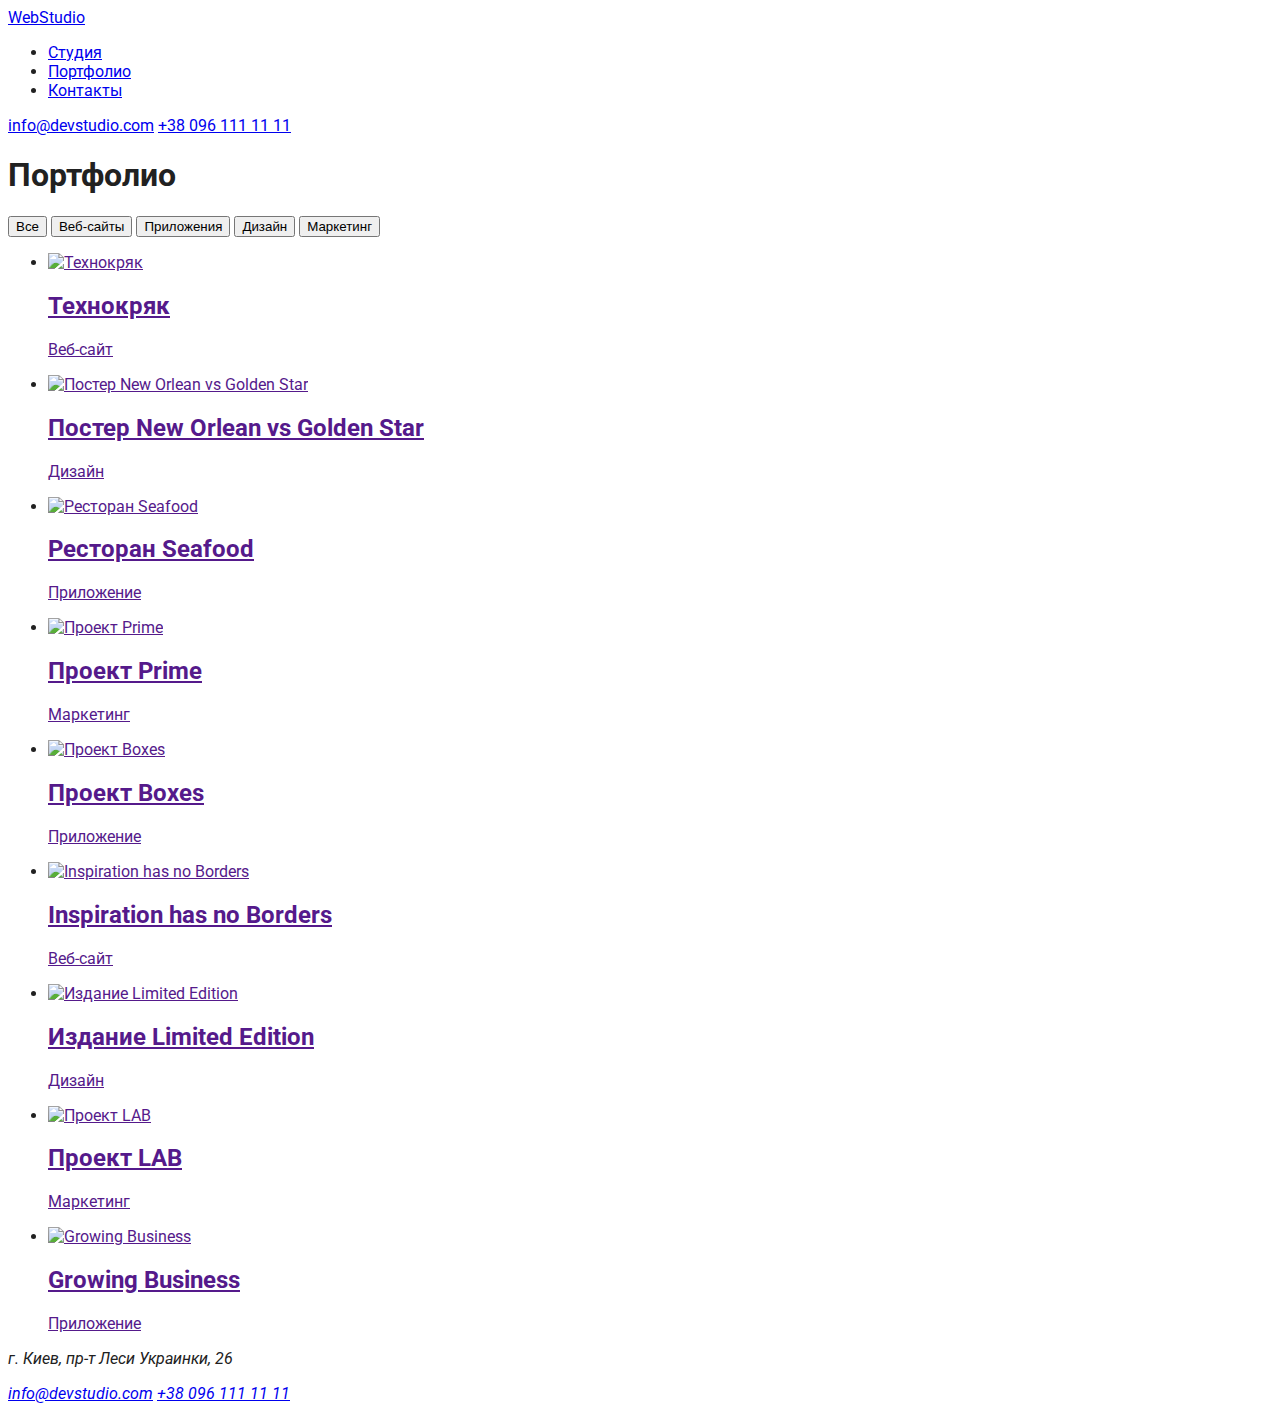
==== portfolio.html @ be6f27e7 "Add CSS for index.html" ====
<!DOCTYPE html>
<html lang="ru">
  <head>
    <meta charset="UTF-8" />
    <meta http-equiv="X-UA-Compatible" content="IE=edge" />
    <meta name="viewport" content="width=device-width, initial-scale=1.0" />
    <link
      href="https://fonts.googleapis.com/css2?family=Raleway:wght@700&family=Roboto:wght@400;500;700&display=swap"
      rel="stylesheet"
    />
    <link rel="stylesheet" href="./css/common.css" />
    <link rel="stylesheet" href="./css/portfolio.css" />
    <title>Web Studio</title>
  </head>
  <body>
    <header>
      <div>
        <a href="#"><span>Web</span><span>Studio</span></a>
        <nav>
          <ul>
            <li>
              <a href="index.html">Студия</a>
            </li>
            <li>
              <a href="#">Портфолио</a>
            </li>
            <li>
              <a href="#">Контакты</a>
            </li>
          </ul>
        </nav>
        <div>
          <a href="mailto:info@devstudio.com">info@devstudio.com</a>
          <a href="tel:+380961111111">+38 096 111 11 11</a>
        </div>
      </div>
    </header>
    <main>
      <h1>Портфолио</h1>
      <section class="filter">
        <button type="button">Все</button>
        <button type="button">Веб-сайты</button>
        <button type="button">Приложения</button>
        <button type="button">Дизайн</button>
        <button type="button">Маркетинг</button>
      </section>
      <section>
        <ul>
          <li>
            <a href="">
              <img
                src="./images/portfolio-first.jpg"
                alt="Технокряк"
                width="370"
              />
              <h2>Технокряк</h2>
              <p>Веб-сайт</p>
            </a>
          </li>
          <li>
            <a href="">
              <img
                src="./images/porfolio-second.jpg"
                alt="Постер New Orlean vs Golden Star"
                width="370"
              />
              <h2>Постер New Orlean vs Golden Star</h2>
              <p>Дизайн</p>
            </a>
          </li>
          <li>
            <a href="">
              <img
                src="./images/porfolio-three.jpg"
                alt=" Ресторан Seafood"
                width="370"
              />
              <h2>Ресторан Seafood</h2>
              <p>Приложение</p>
            </a>
          </li>
          <li>
            <a href="">
              <img
                src="./images/porfolio-forth.jpg"
                alt="Проект Prime"
                width="370"
              />
              <h2>Проект Prime</h2>
              <p>Маркетинг</p>
            </a>
          </li>
          <li>
            <a href="">
              <img
                src="./images/porfolio-fifth.jpg"
                alt="Проект Boxes"
                width="370"
              />
              <h2>Проект Boxes</h2>
              <p>Приложение</p>
            </a>
          </li>
          <li>
            <a href="">
              <img
                src="./images/porfolio-six.jpg"
                alt="Inspiration has no Borders"
                width="370"
              />
              <h2>Inspiration has no Borders</h2>
              <p>Веб-сайт</p>
            </a>
          </li>
          <li>
            <a href="">
              <img
                src="./images/porfolio-seven.jpg"
                alt="Издание Limited Edition"
                width="370"
              />
              <h2>Издание Limited Edition</h2>
              <p>Дизайн</p>
            </a>
          </li>
          <li>
            <a href="">
              <img
                src="./images/porfolio-eight.jpg"
                alt="Проект LAB"
                width="370"
              />
              <h2>Проект LAB</h2>
              <p>Маркетинг</p>
            </a>
          </li>
          <li>
            <a href="">
              <img
                src="./images/porfolio-nine.jpg"
                alt="Growing Business"
                width="370"
              />
              <h2>Growing Business</h2>
              <p>Приложение</p>
            </a>
          </li>
        </ul>
      </section>
    </main>

    <footer>
      <div>
        <address>
          <p>г. Киев, пр-т Леси Украинки, 26</p>
          <a href="mailto:info@devstudio.com">info@devstudio.com</a>
          <a href="tel:+380961111111">+38 096 111 11 11</a>
        </address>
      </div>
    </footer>
  </body>
</html>
---- css/common.css ----
/* BASE STYLES */

:root {
  --primary-text-color: #212121;
  --secondary-text-color: #757575;
  --title-text-color: #ffffff;
  --accent-color: #2196f3;
  --primary-white-color: #ffffff;
}

body {
  background-color: var(--primary-white-color);
  color: var(--primary-text-color);
  font-family: Roboto, sans-serif;
}

/* LOGO  */

.logo {
  font-family: Raleway;
  font-weight: 700;
  font-size: 26px;
  line-height: 1.17;
  font-style: normal;
  letter-spacing: 0.03em;
  color: var(--primary-text-color);
  text-decoration: none;
}

.logo-span {
  color: var(--accent-color);
}

.logo-span-black {
  color: var(--primary-text-color);
}

.logo-span-white {
  color: var(--title-text-color);
}

/* HEADER  */

.menu-list {
  list-style: none;
}

.menu-link {
  font-weight: 500;
  font-size: 14px;
  line-height: 1.17;
  font-style: normal;
  letter-spacing: 0.02em;
  color: var(--primary-text-color);
  text-decoration: none;
}

.menu-link:hover,
.menu-link:focus {
  color: var(--accent-color);
}

.contact-link {
  color: var(--secondary-text-color);
  font-style: normal;
  font-weight: 500;
  font-size: 14px;
  line-height: 1.2;
  letter-spacing: 0.02em;
  color: var(--primary-text-color);
  text-decoration: none;
}

.contact-link:hover,
.contact-link:focus {
  color: var(--accent-color);
}

/* FOOTER  */

.bottom {
  background-color: #2f303a;
}

.bottom-text {
  color: var(--title-text-color);
  font-style: normal;
  font-size: 14px;
  line-height: 1.7;
  letter-spacing: 0.03em;
}

/* BUTTON  */

.button-active {
  color: var(--title-text-color);
  background-color: var(--accent-color);
  font-style: normal;
  font-weight: 700;
  font-size: 16px;
  line-height: 1.9;
  letter-spacing: 0.06em;
  cursor: pointer;
}
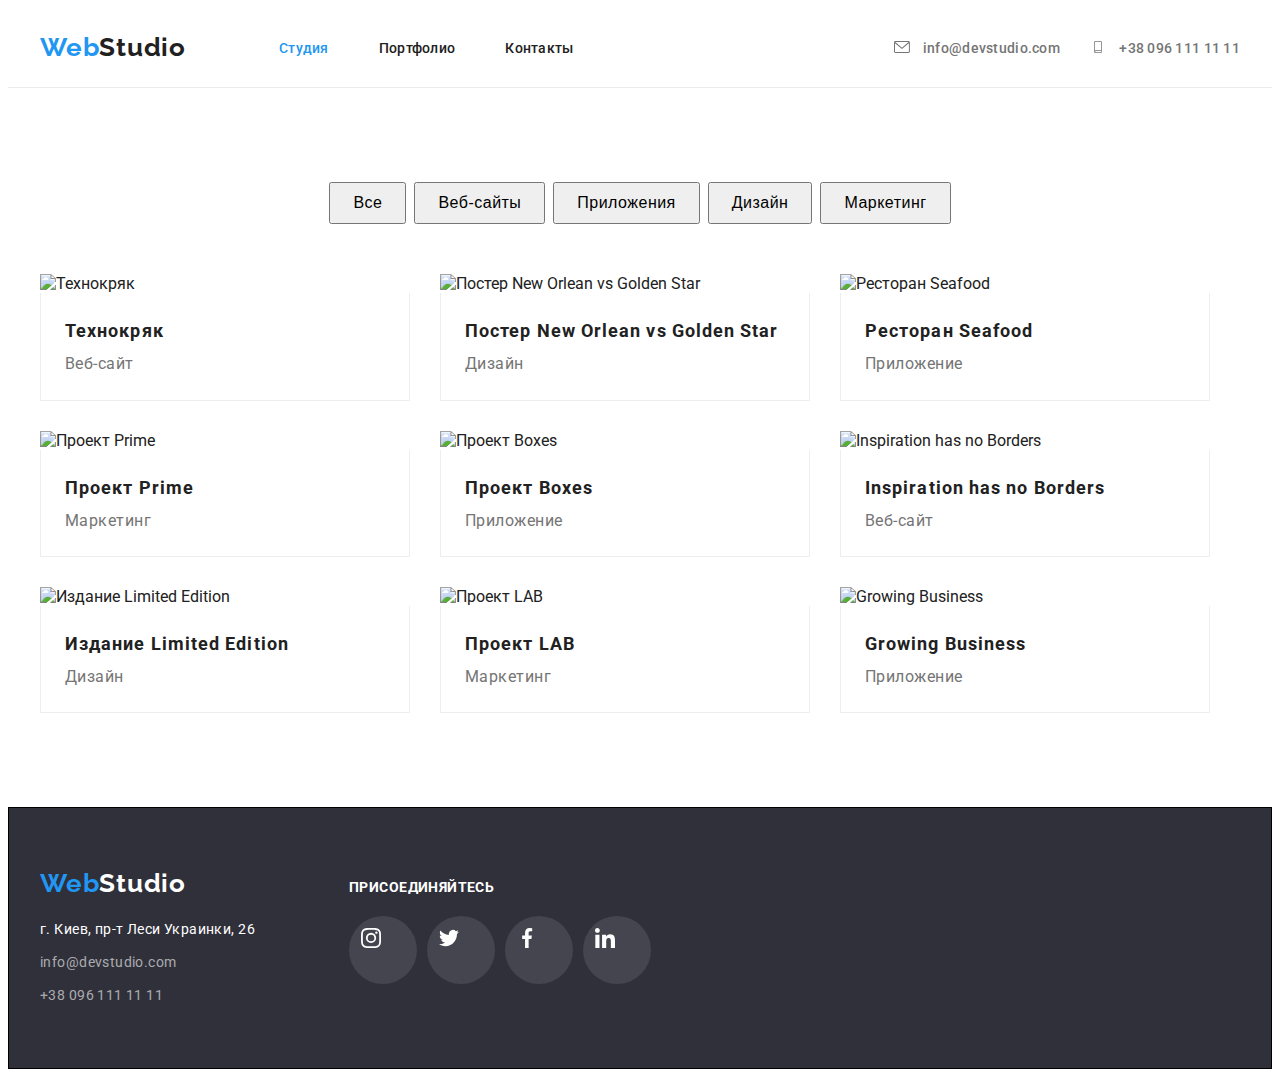
==== commit 7b00940e: "Initial commit" ====
--- a/portfolio.html
+++ b/portfolio.html
@@ -8,154 +8,265 @@
       href="https://fonts.googleapis.com/css2?family=Raleway:wght@700&family=Roboto:wght@400;500;700&display=swap"
       rel="stylesheet"
     />
+    <link rel="stylesheet" href="./css/modern-normalize.css" />
     <link rel="stylesheet" href="./css/common.css" />
     <link rel="stylesheet" href="./css/portfolio.css" />
     <title>Web Studio</title>
   </head>
   <body>
-    <header>
-      <div>
-        <a href="#"><span>Web</span><span>Studio</span></a>
-        <nav>
-          <ul>
-            <li>
-              <a href="index.html">Студия</a>
-            </li>
-            <li>
-              <a href="#">Портфолио</a>
-            </li>
-            <li>
-              <a href="#">Контакты</a>
-            </li>
-          </ul>
-        </nav>
-        <div>
-          <a href="mailto:info@devstudio.com">info@devstudio.com</a>
-          <a href="tel:+380961111111">+38 096 111 11 11</a>
+    <header class="top">
+      <div class="container">
+        <div class="info">
+          <div class="top-info">
+            <a href="index.html" class="logo"
+              ><span class="logo-span">Web</span
+              ><span class="logo-span-black">Studio</span>
+            </a>
+            <nav class="menu">
+              <ul class="menu-list">
+                <li class="menu-item">
+                  <a href="index.html" class="menu-link-active text">Студия</a>
+                </li>
+                <li class="menu-item">
+                  <a href="portfolio.html" class="menu-link text">Портфолио</a>
+                </li>
+                <li class="menu-item">
+                  <a href="#" class="menu-link text">Контакты</a>
+                </li>
+              </ul>
+            </nav>
+          </div>
+          <div class="contact">
+            <ul class="contact-icon-list">
+              <li class="contact-icon-item">
+                <a href="mailto:info@devstudio.com" class="link text">
+                  <svg class="contact-icon" width="16" height="12">
+                    <use href="./images/sprite.svg#icon-mail" />
+                  </svg>
+                  info@devstudio.com</a
+                >
+              </li>
+
+              <li class="contact-icon-item">
+                <a href="tel:+380961111111" class="link text">
+                  <svg class="contact-icon" width="16" height="12">
+                    <use href="./images/sprite.svg#icon-smartphone" />
+                  </svg>
+                  +38 096 111 11 11
+                </a>
+              </li>
+            </ul>
+          </div>
         </div>
       </div>
     </header>
     <main>
-      <h1>Портфолио</h1>
-      <section class="filter">
-        <button type="button">Все</button>
-        <button type="button">Веб-сайты</button>
-        <button type="button">Приложения</button>
-        <button type="button">Дизайн</button>
-        <button type="button">Маркетинг</button>
-      </section>
-      <section>
-        <ul>
-          <li>
-            <a href="">
-              <img
-                src="./images/portfolio-first.jpg"
-                alt="Технокряк"
-                width="370"
-              />
-              <h2>Технокряк</h2>
-              <p>Веб-сайт</p>
-            </a>
-          </li>
-          <li>
-            <a href="">
-              <img
-                src="./images/porfolio-second.jpg"
-                alt="Постер New Orlean vs Golden Star"
-                width="370"
-              />
-              <h2>Постер New Orlean vs Golden Star</h2>
-              <p>Дизайн</p>
-            </a>
-          </li>
-          <li>
-            <a href="">
-              <img
-                src="./images/porfolio-three.jpg"
-                alt=" Ресторан Seafood"
-                width="370"
-              />
-              <h2>Ресторан Seafood</h2>
-              <p>Приложение</p>
-            </a>
-          </li>
-          <li>
-            <a href="">
-              <img
-                src="./images/porfolio-forth.jpg"
-                alt="Проект Prime"
-                width="370"
-              />
-              <h2>Проект Prime</h2>
-              <p>Маркетинг</p>
-            </a>
-          </li>
-          <li>
-            <a href="">
-              <img
-                src="./images/porfolio-fifth.jpg"
-                alt="Проект Boxes"
-                width="370"
-              />
-              <h2>Проект Boxes</h2>
-              <p>Приложение</p>
-            </a>
-          </li>
-          <li>
-            <a href="">
-              <img
-                src="./images/porfolio-six.jpg"
-                alt="Inspiration has no Borders"
-                width="370"
-              />
-              <h2>Inspiration has no Borders</h2>
-              <p>Веб-сайт</p>
-            </a>
-          </li>
-          <li>
-            <a href="">
-              <img
-                src="./images/porfolio-seven.jpg"
-                alt="Издание Limited Edition"
-                width="370"
-              />
-              <h2>Издание Limited Edition</h2>
-              <p>Дизайн</p>
-            </a>
-          </li>
-          <li>
-            <a href="">
-              <img
-                src="./images/porfolio-eight.jpg"
-                alt="Проект LAB"
-                width="370"
-              />
-              <h2>Проект LAB</h2>
-              <p>Маркетинг</p>
-            </a>
-          </li>
-          <li>
-            <a href="">
-              <img
-                src="./images/porfolio-nine.jpg"
-                alt="Growing Business"
-                width="370"
-              />
-              <h2>Growing Business</h2>
-              <p>Приложение</p>
-            </a>
-          </li>
-        </ul>
+      <section class="portfolio-content">
+        <div class="container">
+          <ul class="filter">
+            <li class="filter-link">
+              <button type="button" class="button">Все</button>
+            </li>
+            <li class="filter-link">
+              <button type="button" class="button">Веб-сайты</button>
+            </li>
+            <li class="filter-link">
+              <button type="button" class="button">Приложения</button>
+            </li>
+            <li class="filter-link">
+              <button type="button" class="button">Дизайн</button>
+            </li>
+            <li class="filter-link">
+              <button type="button" class="button">Маркетинг</button>
+            </li>
+          </ul>
+
+          <ul class="portfolio-list">
+            <li class="portfolio-item">
+              <a href="" class="portfolio-link">
+                <img
+                  class="portfolio-img"
+                  src="./images/portfolio-first.jpg"
+                  alt="Технокряк"
+                  width="370"
+                />
+                <div class="portfolio-text">
+                  <h2 class="portfolio-title">Технокряк</h2>
+                  <p class="portfolio-description">Веб-сайт</p>
+                </div>
+              </a>
+            </li>
+            <li class="portfolio-item">
+              <a href="" class="portfolio-link">
+                <img
+                  class="portfolio-img"
+                  src="./images/porfolio-second.jpg"
+                  alt="Постер New Orlean vs Golden Star"
+                  width="370"
+                />
+                <div class="portfolio-text">
+                  <h2 class="portfolio-title">
+                    Постер New Orlean vs Golden Star
+                  </h2>
+                  <p class="portfolio-description">Дизайн</p>
+                </div>
+              </a>
+            </li>
+            <li class="portfolio-item">
+              <a href="" class="portfolio-link">
+                <img
+                  class="portfolio-img"
+                  src="./images/porfolio-three.jpg"
+                  alt=" Ресторан Seafood"
+                  width="370"
+                />
+                <div class="portfolio-text">
+                  <h2 class="portfolio-title">Ресторан Seafood</h2>
+                  <p class="portfolio-description">Приложение</p>
+                </div>
+              </a>
+            </li>
+            <li class="portfolio-item">
+              <a href="" class="portfolio-link">
+                <img
+                  class="portfolio-img"
+                  src="./images/porfolio-forth.jpg"
+                  alt="Проект Prime"
+                  width="370"
+                />
+                <div class="portfolio-text">
+                  <h2 class="portfolio-title">Проект Prime</h2>
+                  <p class="portfolio-description">Маркетинг</p>
+                </div>
+              </a>
+            </li>
+            <li class="portfolio-item">
+              <a href="" class="portfolio-link">
+                <img
+                  class="portfolio-img"
+                  src="./images/porfolio-fifth.jpg"
+                  alt="Проект Boxes"
+                  width="370"
+                />
+                <div class="portfolio-text">
+                  <h2 class="portfolio-title">Проект Boxes</h2>
+                  <p class="portfolio-description">Приложение</p>
+                </div>
+              </a>
+            </li>
+            <li class="portfolio-item">
+              <a href="" class="portfolio-link">
+                <img
+                  class="portfolio-img"
+                  src="./images/porfolio-six.jpg"
+                  alt="Inspiration has no Borders"
+                  width="370"
+                />
+                <div class="portfolio-text">
+                  <h2 class="portfolio-title">Inspiration has no Borders</h2>
+                  <p class="portfolio-description">Веб-сайт</p>
+                </div>
+              </a>
+            </li>
+            <li class="portfolio-item">
+              <a href="" class="portfolio-link">
+                <img
+                  class="portfolio-img"
+                  src="./images/porfolio-seven.jpg"
+                  alt="Издание Limited Edition"
+                  width="370"
+                />
+                <div class="portfolio-text">
+                  <h2 class="portfolio-title">Издание Limited Edition</h2>
+                  <p class="portfolio-description">Дизайн</p>
+                </div>
+              </a>
+            </li>
+            <li class="portfolio-item">
+              <a href="" class="portfolio-link">
+                <img
+                  class="portfolio-img"
+                  src="./images/porfolio-eight.jpg"
+                  alt="Проект LAB"
+                  width="370"
+                />
+                <div class="portfolio-text">
+                  <h2 class="portfolio-title">Проект LAB</h2>
+                  <p class="portfolio-description">Маркетинг</p>
+                </div>
+              </a>
+            </li>
+            <li class="portfolio-item">
+              <a href="" class="portfolio-link">
+                <img
+                  class="portfolio-img"
+                  src="./images/porfolio-nine.jpg"
+                  alt="Growing Business"
+                  width="370"
+                />
+                <div class="portfolio-text">
+                  <h2 class="portfolio-title">Growing Business</h2>
+                  <p class="portfolio-description">Приложение</p>
+                </div>
+              </a>
+            </li>
+          </ul>
+        </div>
       </section>
     </main>
 
-    <footer>
-      <div>
-        <address>
-          <p>г. Киев, пр-т Леси Украинки, 26</p>
-          <a href="mailto:info@devstudio.com">info@devstudio.com</a>
-          <a href="tel:+380961111111">+38 096 111 11 11</a>
-        </address>
+    <footer class="bottom">
+      <div class="container">
+        <div class="footer-thumb">
+          <div class="footer-left">
+            <a href="index.html" class="logo"
+              ><span class="logo-span">Web</span
+              ><span class="logo-span-white">Studio</span></a
+            >
+            <address>
+              <p class="bottom-text">г. Киев, пр-т Леси Украинки, 26</p>
+              <div class="link-footer">
+                <a
+                  href="mailto:info@devstudio.com"
+                  class="link contact-link-footer"
+                  >info@devstudio.com</a
+                >
+                <a href="tel:+380961111111" class="contact-link-footer"
+                  >+38 096 111 11 11</a
+                >
+              </div>
+            </address>
+          </div>
+          <div class="footer-icon">
+            <p class="footer-invent">присоединяйтесь</p>
+            <ul class="footer-list-icon">
+              <li class="footer-item-icon">
+                <a href="" class="footer-link-icon">
+                  <svg class="footer-icon-svg">
+                    <use href="./images/sprite.svg#icon-instagram" /></svg
+                ></a>
+              </li>
+              <li class="footer-item-icon">
+                <a href="" class="footer-link-icon">
+                  <svg class="footer-icon-svg">
+                    <use href="./images/sprite.svg#icon-twitter" /></svg
+                ></a>
+              </li>
+              <li class="footer-item-icon">
+                <a href="" class="footer-link-icon">
+                  <svg class="footer-icon-svg">
+                    <use href="./images/sprite.svg#icon-facebook" /></svg
+                ></a>
+              </li>
+              <li class="footer-item-icon">
+                <a href="" class="footer-link-icon">
+                  <svg class="footer-icon-svg">
+                    <use href="./images/sprite.svg#icon-linkedin" /></svg
+                ></a>
+              </li>
+            </ul>
+          </div>
+        </div>
       </div>
     </footer>
   </body>
--- a/css/common.css
+++ b/css/common.css
@@ -6,17 +6,74 @@
   --title-text-color: #ffffff;
   --accent-color: #2196f3;
   --primary-white-color: #ffffff;
+  --contact-white-color: rgba(255, 255, 255, 0.6);
+  --border-color: #eee;
+  --border-color-black: #000;
+  --border-color-line: #ececec;
+  --border-color-gray: #afb1b8;
+  --background-white-color: #f5f4fa;
+  --background-black-color: #2f303a;
+}
+h1,
+h2,
+h3,
+p,
+ul {
+  margin: 0;
+  padding: 0;
 }
 
 body {
   background-color: var(--primary-white-color);
   color: var(--primary-text-color);
   font-family: Roboto, sans-serif;
-}
-
+  box-sizing: inherit;
+}
+.container {
+  width: 1200px;
+  margin: 0 auto;
+  padding-left: 15px;
+  padding-right: 15px;
+}
+.title {
+  margin-bottom: 50px;
+  font-style: normal;
+  font-weight: 700;
+  font-size: 36px;
+  line-height: 1.17;
+  text-align: center;
+  letter-spacing: 0.03em;
+}
+.section {
+  padding-top: 94px;
+  padding-bottom: 94px;
+}
+.text {
+  font-weight: 500;
+  font-size: 14px;
+  line-height: 1.17;
+  font-style: normal;
+  letter-spacing: 0.02em;
+  text-decoration: none;
+}
 /* LOGO  */
+.top {
+  padding-top: 24px;
+  padding-bottom: 25px;
+}
+.info {
+  display: flex;
+  justify-content: space-between;
+
+  align-items: center;
+}
+.top-info {
+  display: flex;
+  align-items: center;
+}
 
 .logo {
+  margin-right: 93px;
   font-family: Raleway;
   font-weight: 700;
   font-size: 26px;
@@ -43,43 +100,56 @@
 
 .menu-list {
   list-style: none;
+  display: flex;
 }
 
 .menu-link {
-  font-weight: 500;
-  font-size: 14px;
-  line-height: 1.17;
-  font-style: normal;
-  letter-spacing: 0.02em;
-  color: var(--primary-text-color);
-  text-decoration: none;
+  color: var(--primary-text-color);
 }
 
 .menu-link:hover,
 .menu-link:focus {
   color: var(--accent-color);
 }
-
-.contact-link {
+.menu-link-active {
+  color: var(--accent-color);
+}
+.menu-item:not(:last-child) {
+  margin-right: 50px;
+}
+
+.link {
   color: var(--secondary-text-color);
-  font-style: normal;
-  font-weight: 500;
-  font-size: 14px;
-  line-height: 1.2;
-  letter-spacing: 0.02em;
-  color: var(--primary-text-color);
-  text-decoration: none;
-}
-
-.contact-link:hover,
-.contact-link:focus {
-  color: var(--accent-color);
+}
+
+.link:hover,
+.link:focus {
+  color: var(--accent-color);
+}
+
+.contact-icon-list {
+  list-style: none;
+  display: flex;
+}
+.contact-icon-item:not(:last-child) {
+  margin-right: 30px;
+}
+.contact-icon {
+  fill: var(--secondary-text-color);
+  margin-right: 10px;
+}
+.contact-icon-item:hover .contact-icon,
+.contact-icon-item:focus .contact-icon {
+  fill: var(--accent-color);
 }
 
 /* FOOTER  */
 
 .bottom {
-  background-color: #2f303a;
+  padding-top: 60px;
+  padding-bottom: 60px;
+  background-color: var(--background-black-color);
+  border: 1px solid var(--border-color-black);
 }
 
 .bottom-text {
@@ -88,8 +158,68 @@
   font-size: 14px;
   line-height: 1.7;
   letter-spacing: 0.03em;
-}
-
+  margin-top: 20px;
+}
+.link-footer {
+  display: flex;
+  flex-direction: column;
+}
+.contact-link-footer {
+  margin-top: 9px;
+  display: block;
+  font-style: normal;
+  font-weight: 400;
+  font-size: 14px;
+  line-height: 1.7;
+  text-decoration: none;
+  color: var(--contact-white-color);
+  letter-spacing: 0.03em;
+}
+.footer-thumb {
+  display: flex;
+  align-items: baseline;
+}
+.footer-list-icon {
+  list-style: none;
+  display: flex;
+  justify-content: center;
+}
+.footer-item-icon {
+  width: 44px;
+  height: 44px;
+  padding: 12px;
+  background-color: rgba(255, 255, 255, 0.1);
+  border-radius: 50%;
+}
+.footer-item-icon:hover,
+.footer-item-icon:focus {
+  background-color: var(--accent-color);
+}
+.footer-item-icon:not(:last-child) {
+  margin-right: 10px;
+}
+.footer-icon-svg {
+  height: 20px;
+  width: 20px;
+  fill: var(--primary-white-color);
+}
+.footer-link-icon {
+  fill: var(--primary-white-color);
+}
+.footer-left {
+  margin-right: 70px;
+}
+
+.footer-invent {
+  margin-bottom: 20px;
+  font-style: normal;
+  font-weight: 700;
+  font-size: 14px;
+  line-height: 1.14;
+  letter-spacing: 0.03em;
+  text-transform: uppercase;
+  color: var(--primary-white-color);
+}
 /* BUTTON  */
 
 .button-active {
@@ -101,4 +231,6 @@
   line-height: 1.9;
   letter-spacing: 0.06em;
   cursor: pointer;
-}
+  margin-top: 30px;
+  padding: 10px 32px;
+}
--- a/css/portfolio.css
+++ b/css/portfolio.css
@@ -0,0 +1,95 @@
+/*PORTFOLIO-CONTENT  */
+.portfolio-content {
+  padding-top: 94px;
+  padding-bottom: 94px;
+  border-top: 1px solid var(--border-color-line);
+}
+.portfolio-list {
+  list-style: none;
+  display: flex;
+  flex-wrap: wrap;
+}
+.portfolio-item {
+  margin-right: 30px;
+  margin-bottom: 30px;
+}
+.portfolio-item:hover,
+.portfolio-item:focus {
+  box-shadow: 0px 1px 1px rgba(0, 0, 0, 0.12), 0px 4px 4px rgba(0, 0, 0, 0.06),
+    1px 4px 6px rgba(0, 0, 0, 0.16);
+}
+.portfolio-item:nth-child(3n) {
+  margin-right: 0px;
+}
+.portfolio-item:nth-last-child(-n + 3) {
+  margin-bottom: 0px;
+}
+.portfolio-link {
+  color: var(--primary-text-color);
+  text-decoration: none;
+}
+.portfolio-img {
+  display: block;
+}
+.portfolio-text {
+  padding: 20px 24px;
+
+  border-left-width: 1px;
+  border-left-style: solid;
+  border-left-color: var(--border-color);
+
+  border-bottom-width: 1px;
+  border-bottom-style: solid;
+  border-bottom-color: var(--border-color);
+
+  border-right-width: 1px;
+  border-right-style: solid;
+  border-right-color: var(--border-color);
+}
+.portfolio-title {
+  font-style: normal;
+  font-weight: 700;
+  font-size: 18px;
+  line-height: 2;
+  letter-spacing: 0.06em;
+}
+.portfolio-description {
+  color: var(--secondary-text-color);
+  font-size: 16px;
+  line-height: 1.88;
+  letter-spacing: 0.03em;
+}
+
+/* BUTTON */
+
+.filter {
+  list-style: none;
+  display: flex;
+  justify-content: center;
+  margin-bottom: 50px;
+}
+.filter-link:hover,
+.filter-link:focus {
+  background: var(--accent-color);
+  box-shadow: 0px 3px 1px rgba(0, 0, 0, 0.1), 0px 1px 2px rgba(0, 0, 0, 0.08),
+    0px 2px 2px rgba(0, 0, 0, 0.12);
+  border-radius: 4px;
+}
+.filter-link:not(:last-child) {
+  margin-right: 8px;
+}
+.button {
+  font-style: normal;
+  font-weight: 500;
+  font-size: 16px;
+  line-height: 1.63;
+  letter-spacing: 0.03em;
+  cursor: pointer;
+  padding: 6px 22px;
+}
+
+.button:hover,
+.button:focus {
+  color: var(--primary-white-color);
+  background-color: var(--accent-color);
+}
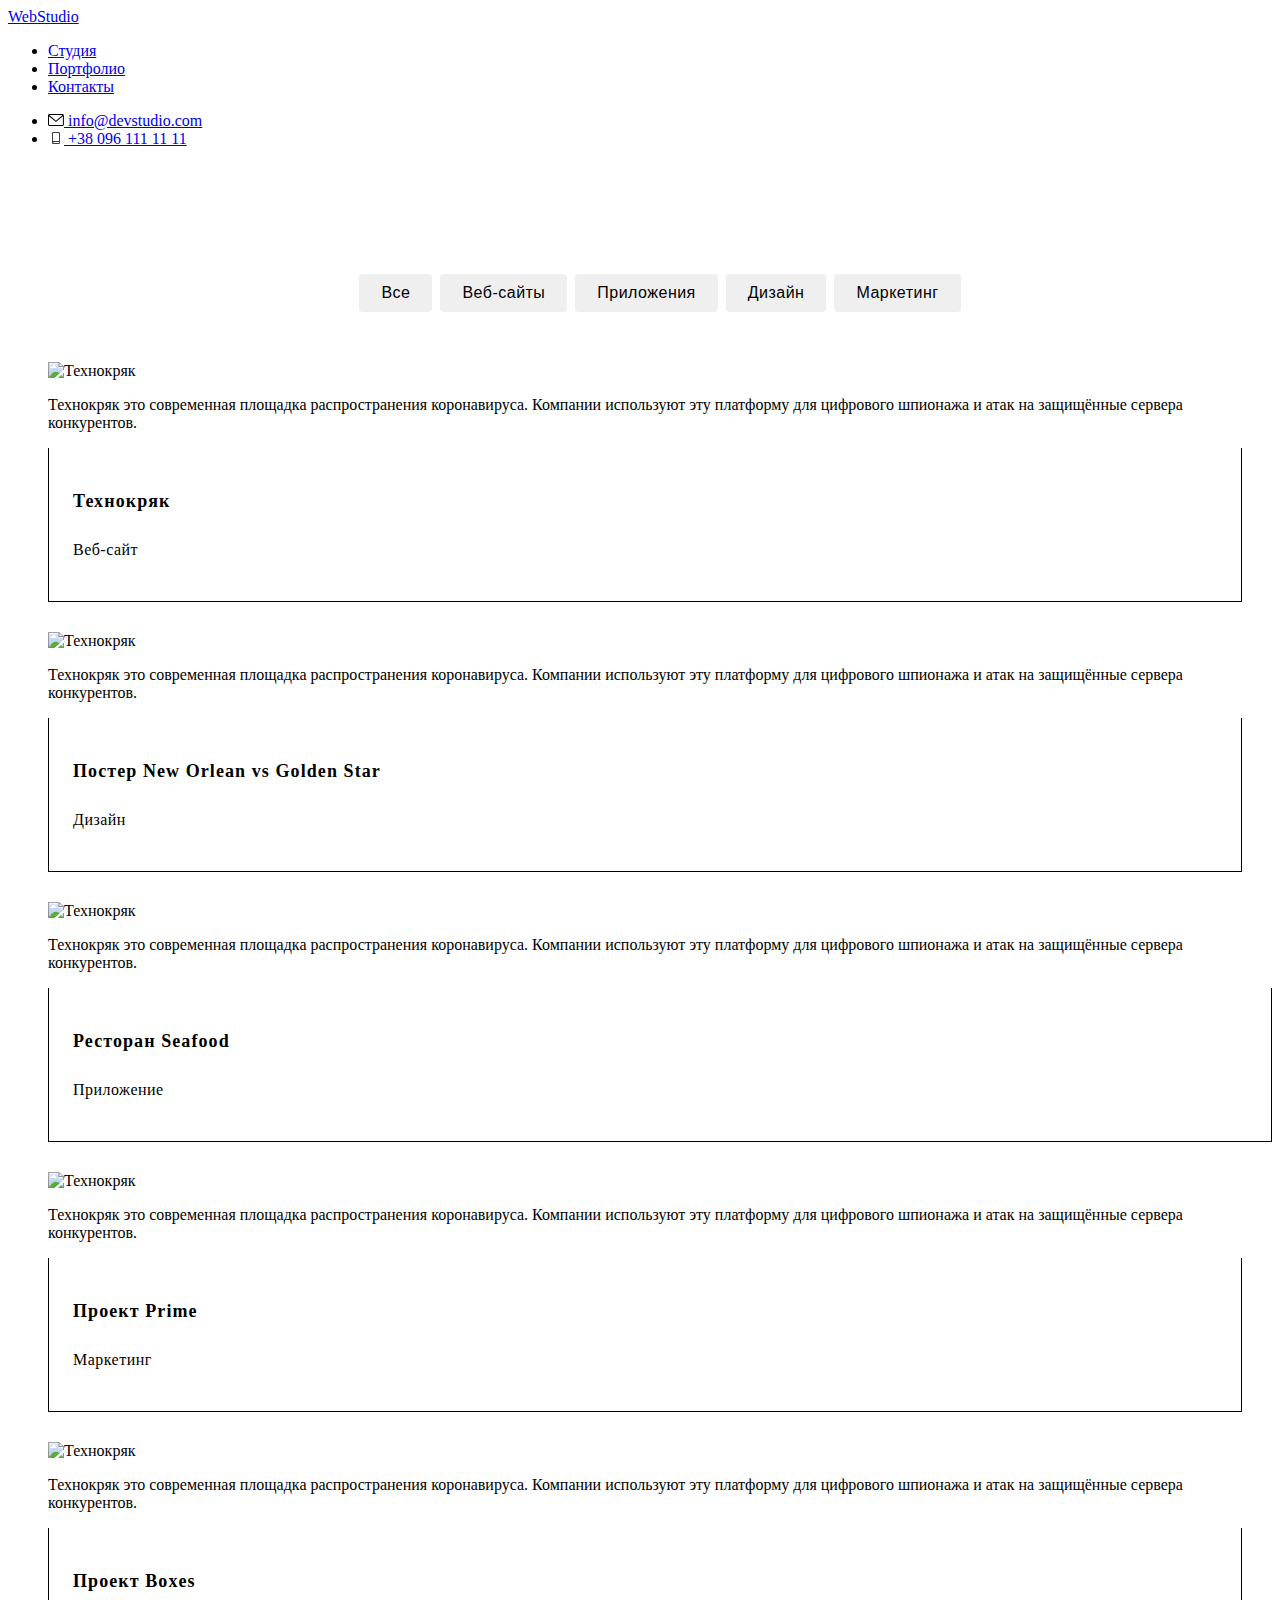
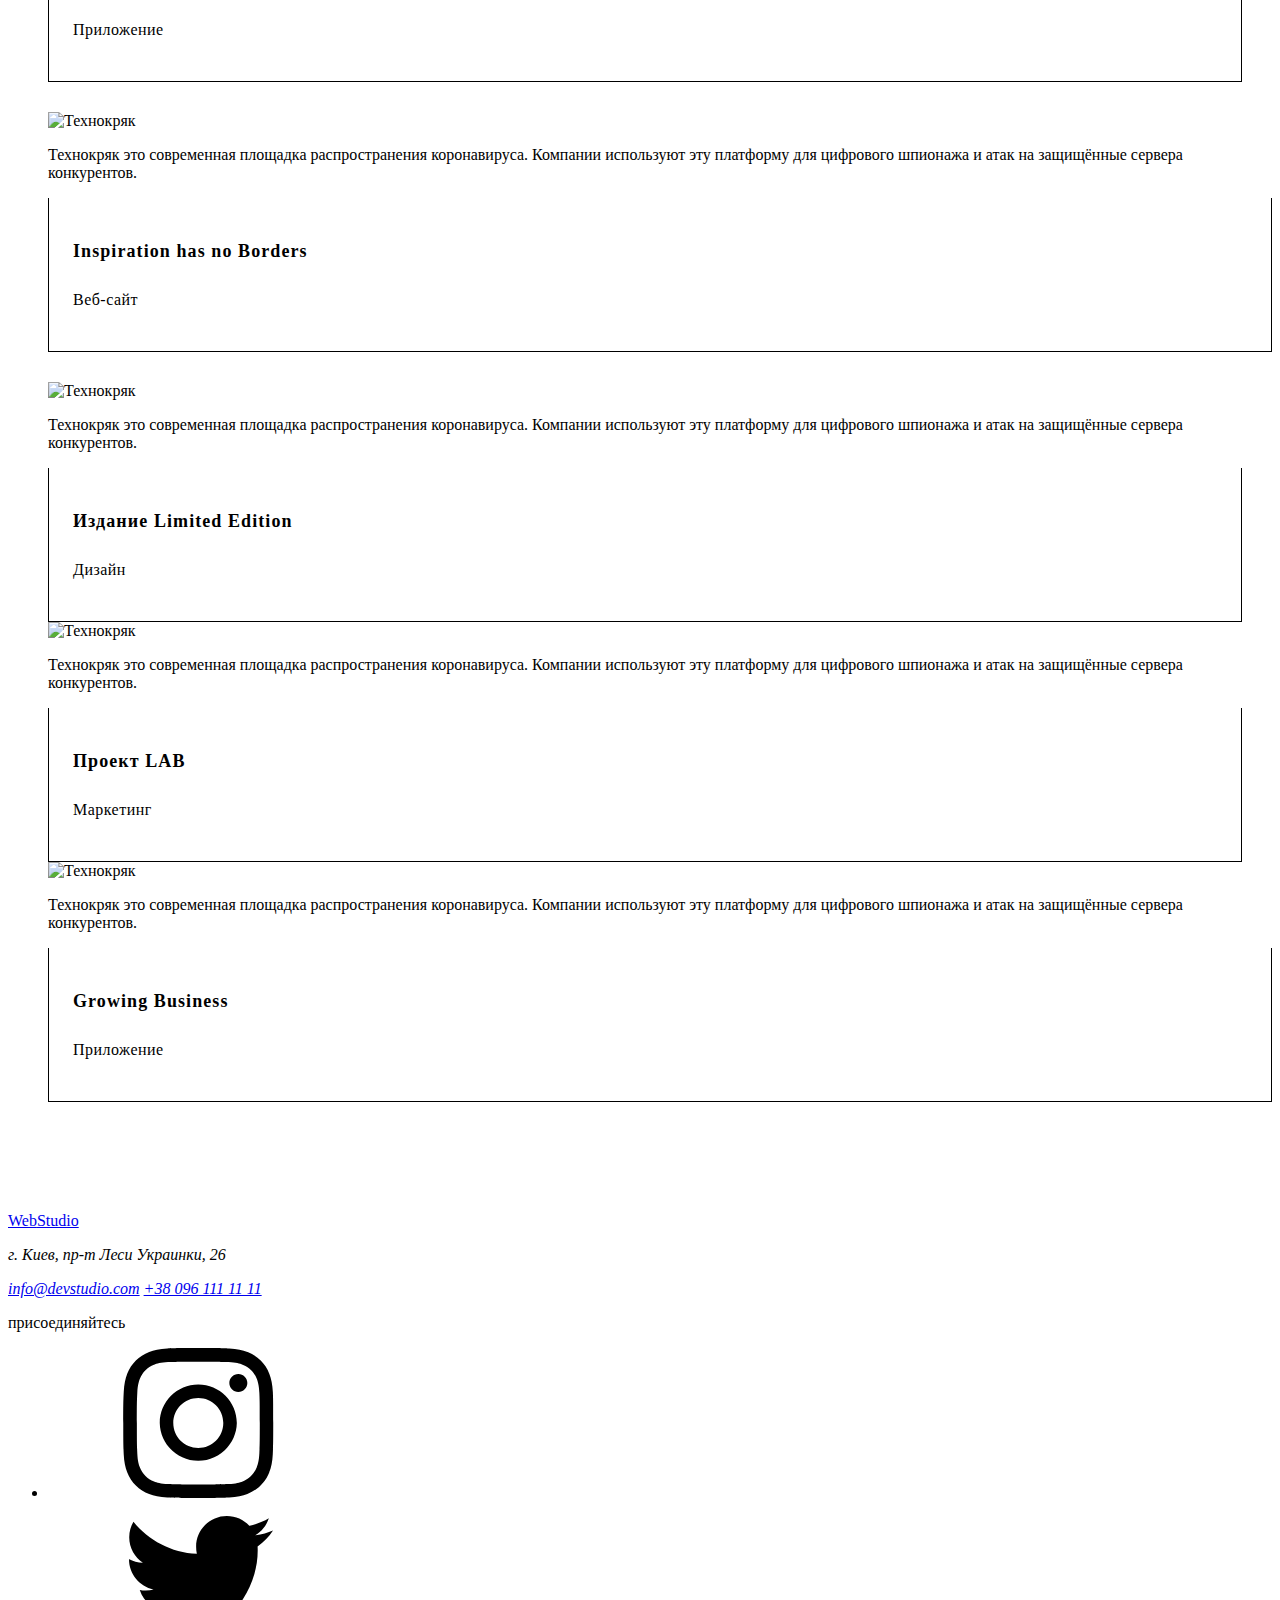
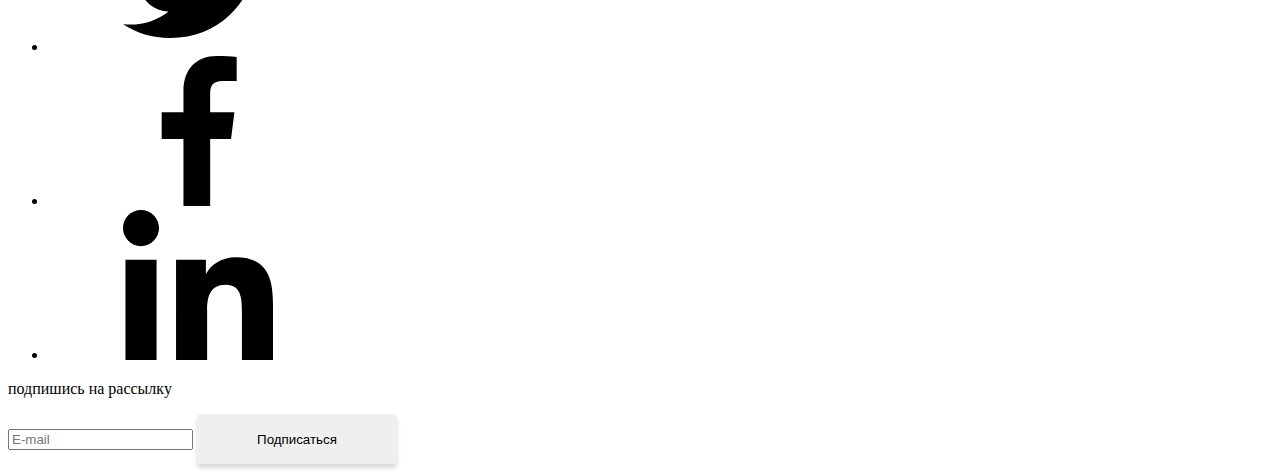
==== commit ea29c8de: "Merge branch 'main' of https://github.com/Alinarak/goit-markup-hw-06" ====
--- a/portfolio.html
+++ b/portfolio.html
@@ -11,10 +11,11 @@
     <link rel="stylesheet" href="./css/modern-normalize.css" />
     <link rel="stylesheet" href="./css/common.css" />
     <link rel="stylesheet" href="./css/portfolio.css" />
+    <link rel="stylesheet" href="./css/main.min.css" />
     <title>Web Studio</title>
   </head>
   <body>
-    <header class="top">
+    <header class="header">
       <div class="container">
         <div class="info">
           <div class="top-info">
@@ -25,10 +26,12 @@
             <nav class="menu">
               <ul class="menu-list">
                 <li class="menu-item">
-                  <a href="index.html" class="menu-link-active text">Студия</a>
+                  <a href="index.html" class="menu-link text">Студия</a>
                 </li>
                 <li class="menu-item">
-                  <a href="portfolio.html" class="menu-link text">Портфолио</a>
+                  <a href="portfolio.html" class="menu-link active text"
+                    >Портфолио</a
+                  >
                 </li>
                 <li class="menu-item">
                   <a href="#" class="menu-link text">Контакты</a>
@@ -39,7 +42,10 @@
           <div class="contact">
             <ul class="contact-icon-list">
               <li class="contact-icon-item">
-                <a href="mailto:info@devstudio.com" class="link text">
+                <a
+                  href="mailto:info@devstudio.com"
+                  class="contact-icon-link text"
+                >
                   <svg class="contact-icon" width="16" height="12">
                     <use href="./images/sprite.svg#icon-mail" />
                   </svg>
@@ -48,7 +54,7 @@
               </li>
 
               <li class="contact-icon-item">
-                <a href="tel:+380961111111" class="link text">
+                <a href="tel:+380961111111" class="contact-icon-link text">
                   <svg class="contact-icon" width="16" height="12">
                     <use href="./images/sprite.svg#icon-smartphone" />
                   </svg>
@@ -84,12 +90,20 @@
           <ul class="portfolio-list">
             <li class="portfolio-item">
               <a href="" class="portfolio-link">
-                <img
-                  class="portfolio-img"
-                  src="./images/portfolio-first.jpg"
-                  alt="Технокряк"
-                  width="370"
-                />
+                <div class="portfolio-wrap">
+                  <img
+                    class="portfolio-img"
+                    src="./images/portfolio-first.jpg"
+                    alt="Технокряк"
+                    width="370"
+                  />
+
+                  <p class="img-text">
+                    Технокряк это современная площадка распространения
+                    коронавируса. Компании используют эту платформу для
+                    цифрового шпионажа и атак на защищённые сервера конкурентов.
+                  </p>
+                </div>
                 <div class="portfolio-text">
                   <h2 class="portfolio-title">Технокряк</h2>
                   <p class="portfolio-description">Веб-сайт</p>
@@ -98,12 +112,20 @@
             </li>
             <li class="portfolio-item">
               <a href="" class="portfolio-link">
-                <img
-                  class="portfolio-img"
-                  src="./images/porfolio-second.jpg"
-                  alt="Постер New Orlean vs Golden Star"
-                  width="370"
-                />
+                <div class="portfolio-wrap">
+                  <img
+                    class="portfolio-img"
+                    src="./images/porfolio-second.jpg"
+                    alt="Технокряк"
+                    width="370"
+                  />
+
+                  <p class="img-text">
+                    Технокряк это современная площадка распространения
+                    коронавируса. Компании используют эту платформу для
+                    цифрового шпионажа и атак на защищённые сервера конкурентов.
+                  </p>
+                </div>
                 <div class="portfolio-text">
                   <h2 class="portfolio-title">
                     Постер New Orlean vs Golden Star
@@ -114,12 +136,20 @@
             </li>
             <li class="portfolio-item">
               <a href="" class="portfolio-link">
-                <img
-                  class="portfolio-img"
-                  src="./images/porfolio-three.jpg"
-                  alt=" Ресторан Seafood"
-                  width="370"
-                />
+                <div class="portfolio-wrap">
+                  <img
+                    class="portfolio-img"
+                    src="./images/porfolio-three.jpg"
+                    alt="Технокряк"
+                    width="370"
+                  />
+
+                  <p class="img-text">
+                    Технокряк это современная площадка распространения
+                    коронавируса. Компании используют эту платформу для
+                    цифрового шпионажа и атак на защищённые сервера конкурентов.
+                  </p>
+                </div>
                 <div class="portfolio-text">
                   <h2 class="portfolio-title">Ресторан Seafood</h2>
                   <p class="portfolio-description">Приложение</p>
@@ -128,12 +158,20 @@
             </li>
             <li class="portfolio-item">
               <a href="" class="portfolio-link">
-                <img
-                  class="portfolio-img"
-                  src="./images/porfolio-forth.jpg"
-                  alt="Проект Prime"
-                  width="370"
-                />
+                <div class="portfolio-wrap">
+                  <img
+                    class="portfolio-img"
+                    src="./images/porfolio-forth.jpg"
+                    alt="Технокряк"
+                    width="370"
+                  />
+
+                  <p class="img-text">
+                    Технокряк это современная площадка распространения
+                    коронавируса. Компании используют эту платформу для
+                    цифрового шпионажа и атак на защищённые сервера конкурентов.
+                  </p>
+                </div>
                 <div class="portfolio-text">
                   <h2 class="portfolio-title">Проект Prime</h2>
                   <p class="portfolio-description">Маркетинг</p>
@@ -142,12 +180,20 @@
             </li>
             <li class="portfolio-item">
               <a href="" class="portfolio-link">
-                <img
-                  class="portfolio-img"
-                  src="./images/porfolio-fifth.jpg"
-                  alt="Проект Boxes"
-                  width="370"
-                />
+                <div class="portfolio-wrap">
+                  <img
+                    class="portfolio-img"
+                    src="./images/porfolio-fifth.jpg"
+                    alt="Технокряк"
+                    width="370"
+                  />
+
+                  <p class="img-text">
+                    Технокряк это современная площадка распространения
+                    коронавируса. Компании используют эту платформу для
+                    цифрового шпионажа и атак на защищённые сервера конкурентов.
+                  </p>
+                </div>
                 <div class="portfolio-text">
                   <h2 class="portfolio-title">Проект Boxes</h2>
                   <p class="portfolio-description">Приложение</p>
@@ -156,12 +202,20 @@
             </li>
             <li class="portfolio-item">
               <a href="" class="portfolio-link">
-                <img
-                  class="portfolio-img"
-                  src="./images/porfolio-six.jpg"
-                  alt="Inspiration has no Borders"
-                  width="370"
-                />
+                <div class="portfolio-wrap">
+                  <img
+                    class="portfolio-img"
+                    src="./images/porfolio-six.jpg"
+                    alt="Технокряк"
+                    width="370"
+                  />
+
+                  <p class="img-text">
+                    Технокряк это современная площадка распространения
+                    коронавируса. Компании используют эту платформу для
+                    цифрового шпионажа и атак на защищённые сервера конкурентов.
+                  </p>
+                </div>
                 <div class="portfolio-text">
                   <h2 class="portfolio-title">Inspiration has no Borders</h2>
                   <p class="portfolio-description">Веб-сайт</p>
@@ -170,12 +224,20 @@
             </li>
             <li class="portfolio-item">
               <a href="" class="portfolio-link">
-                <img
-                  class="portfolio-img"
-                  src="./images/porfolio-seven.jpg"
-                  alt="Издание Limited Edition"
-                  width="370"
-                />
+                <div class="portfolio-wrap">
+                  <img
+                    class="portfolio-img"
+                    src="./images/porfolio-seven.jpg"
+                    alt="Технокряк"
+                    width="370"
+                  />
+
+                  <p class="img-text">
+                    Технокряк это современная площадка распространения
+                    коронавируса. Компании используют эту платформу для
+                    цифрового шпионажа и атак на защищённые сервера конкурентов.
+                  </p>
+                </div>
                 <div class="portfolio-text">
                   <h2 class="portfolio-title">Издание Limited Edition</h2>
                   <p class="portfolio-description">Дизайн</p>
@@ -184,12 +246,20 @@
             </li>
             <li class="portfolio-item">
               <a href="" class="portfolio-link">
-                <img
-                  class="portfolio-img"
-                  src="./images/porfolio-eight.jpg"
-                  alt="Проект LAB"
-                  width="370"
-                />
+                <div class="portfolio-wrap">
+                  <img
+                    class="portfolio-img"
+                    src="./images/porfolio-eight.jpg"
+                    alt="Технокряк"
+                    width="370"
+                  />
+
+                  <p class="img-text">
+                    Технокряк это современная площадка распространения
+                    коронавируса. Компании используют эту платформу для
+                    цифрового шпионажа и атак на защищённые сервера конкурентов.
+                  </p>
+                </div>
                 <div class="portfolio-text">
                   <h2 class="portfolio-title">Проект LAB</h2>
                   <p class="portfolio-description">Маркетинг</p>
@@ -198,12 +268,20 @@
             </li>
             <li class="portfolio-item">
               <a href="" class="portfolio-link">
-                <img
-                  class="portfolio-img"
-                  src="./images/porfolio-nine.jpg"
-                  alt="Growing Business"
-                  width="370"
-                />
+                <div class="portfolio-wrap">
+                  <img
+                    class="portfolio-img"
+                    src="./images/porfolio-nine.jpg"
+                    alt="Технокряк"
+                    width="370"
+                  />
+
+                  <p class="img-text">
+                    Технокряк это современная площадка распространения
+                    коронавируса. Компании используют эту платформу для
+                    цифрового шпионажа и атак на защищённые сервера конкурентов.
+                  </p>
+                </div>
                 <div class="portfolio-text">
                   <h2 class="portfolio-title">Growing Business</h2>
                   <p class="portfolio-description">Приложение</p>
@@ -226,9 +304,7 @@
             <address>
               <p class="bottom-text">г. Киев, пр-т Леси Украинки, 26</p>
               <div class="link-footer">
-                <a
-                  href="mailto:info@devstudio.com"
-                  class="link contact-link-footer"
+                <a href="mailto:info@devstudio.com" class="contact-link-footer"
                   >info@devstudio.com</a
                 >
                 <a href="tel:+380961111111" class="contact-link-footer"
@@ -266,6 +342,24 @@
               </li>
             </ul>
           </div>
+          <div class="footer-right">
+            <p class="footer-invent">подпишись на рассылку</p>
+            <div class="form-block">
+              <form action="#" class="footer-form">
+                <label for="name"></label>
+                <input
+                  class="footer-input"
+                  type="text"
+                  name="E-mail"
+                  id="E-mail"
+                  placeholder="E-mail"
+                />
+                <button type="reset" class="footer-form-btn" type="submit">
+                  <span class="footer-btn-text"> Подписаться</span>
+                </button>
+              </form>
+            </div>
+          </div>
         </div>
       </div>
     </footer>
--- a/css/common.css
+++ b/css/common.css
@@ -1,6 +1,4 @@
-/* BASE STYLES */
-
-:root {
+/* /* :root {
   --primary-text-color: #212121;
   --secondary-text-color: #757575;
   --title-text-color: #ffffff;
@@ -13,8 +11,12 @@
   --border-color-gray: #afb1b8;
   --background-white-color: #f5f4fa;
   --background-black-color: #2f303a;
-}
-h1,
+  --background-blue-color: rgba(33, 150, 243, 0.9);
+}
+
+/* BASE STYLES */
+
+/* h1,
 h2,
 h3,
 p,
@@ -29,25 +31,26 @@
   font-family: Roboto, sans-serif;
   box-sizing: inherit;
 }
+
+.title {
+  margin-bottom: 50px;
+  font-style: normal;
+  font-weight: 700;
+  font-size: 36px;
+  line-height: 1.17;
+  text-align: center;
+  letter-spacing: 0.03em;
+}
+.section {
+  padding-top: 94px;
+  padding-bottom: 94px;
+}
 .container {
   width: 1200px;
   margin: 0 auto;
   padding-left: 15px;
   padding-right: 15px;
 }
-.title {
-  margin-bottom: 50px;
-  font-style: normal;
-  font-weight: 700;
-  font-size: 36px;
-  line-height: 1.17;
-  text-align: center;
-  letter-spacing: 0.03em;
-}
-.section {
-  padding-top: 94px;
-  padding-bottom: 94px;
-}
 .text {
   font-weight: 500;
   font-size: 14px;
@@ -55,9 +58,10 @@
   font-style: normal;
   letter-spacing: 0.02em;
   text-decoration: none;
-}
+}  */
+
 /* LOGO  */
-.top {
+/* .header {
   padding-top: 24px;
   padding-bottom: 25px;
 }
@@ -70,9 +74,9 @@
 .top-info {
   display: flex;
   align-items: center;
-}
-
-.logo {
+} */
+
+/* .logo {
   margin-right: 93px;
   font-family: Raleway;
   font-weight: 700;
@@ -94,37 +98,55 @@
 
 .logo-span-white {
   color: var(--title-text-color);
-}
+} */
 
 /* HEADER  */
 
-.menu-list {
+/* .menu-list {
   list-style: none;
   display: flex;
 }
 
 .menu-link {
   color: var(--primary-text-color);
+  transition: color 250ms cubic-bezier(0.4, 0, 0.2, 1);
+  position: relative;
 }
 
 .menu-link:hover,
 .menu-link:focus {
   color: var(--accent-color);
-}
-.menu-link-active {
+  outline: none;
+}
+.active::after {
+  position: absolute;
+  content: "";
+  bottom: -32px;
+  left: 0;
+  width: 100%;
+  height: 4px;
+  background-color: var(--accent-color);
+  border-radius: 2px;
+  transition: opacity 250ms cubic-bezier(0.4, 0, 0.2, 1);
+}
+
+.active {
   color: var(--accent-color);
 }
+
 .menu-item:not(:last-child) {
   margin-right: 50px;
-}
-
-.link {
+} */
+
+/* .contact-icon-link {
   color: var(--secondary-text-color);
-}
-
-.link:hover,
-.link:focus {
+  transition: color 250ms cubic-bezier(0.4, 0, 0.2, 1);
+}
+
+.contact-icon-link:hover,
+.contact-icon-link:focus {
   color: var(--accent-color);
+  outline: none;
 }
 
 .contact-icon-list {
@@ -138,14 +160,14 @@
   fill: var(--secondary-text-color);
   margin-right: 10px;
 }
-.contact-icon-item:hover .contact-icon,
-.contact-icon-item:focus .contact-icon {
+.contact-icon-link:hover .contact-icon,
+.contact-icon-link:focus .contact-icon {
   fill: var(--accent-color);
-}
+} */
 
 /* FOOTER  */
 
-.bottom {
+/* .bottom {
   padding-top: 60px;
   padding-bottom: 60px;
   background-color: var(--background-black-color);
@@ -164,6 +186,7 @@
   display: flex;
   flex-direction: column;
 }
+
 .contact-link-footer {
   margin-top: 9px;
   display: block;
@@ -174,6 +197,12 @@
   text-decoration: none;
   color: var(--contact-white-color);
   letter-spacing: 0.03em;
+  transition: color 250ms cubic-bezier(0.4, 0, 0.2, 1);
+}
+.contact-link-footer:hover,
+.contact-link-footer:focus {
+  color: var(--accent-color);
+  outline: none;
 }
 .footer-thumb {
   display: flex;
@@ -184,16 +213,19 @@
   display: flex;
   justify-content: center;
 }
-.footer-item-icon {
+.footer-link-icon {
   width: 44px;
   height: 44px;
   padding: 12px;
   background-color: rgba(255, 255, 255, 0.1);
   border-radius: 50%;
-}
-.footer-item-icon:hover,
-.footer-item-icon:focus {
+  display: flex;
+  transition: background-color 250ms cubic-bezier(0.4, 0, 0.2, 1);
+}
+.footer-link-icon:hover,
+.footer-link-icon:focus {
   background-color: var(--accent-color);
+  outline: none;
 }
 .footer-item-icon:not(:last-child) {
   margin-right: 10px;
@@ -202,6 +234,8 @@
   height: 20px;
   width: 20px;
   fill: var(--primary-white-color);
+  justify-content: center;
+  align-items: center;
 }
 .footer-link-icon {
   fill: var(--primary-white-color);
@@ -220,17 +254,307 @@
   text-transform: uppercase;
   color: var(--primary-white-color);
 }
+.footer-right {
+  margin-left: 70px;
+}
+.form-block {
+  display: flex;
+  justify-content: baseline;
+  width: 570px;
+  height: 86px;
+}
+.footer-input {
+  display: inline-block;
+  width: 358px;
+  height: 50px;
+  background-color: var(--background-black-color);
+  border: 1px solid rgba(255, 255, 255, 0.3);
+  border-radius: 4px;
+  filter: drop-shadow(0px 4px 4px rgba(0, 0, 0, 0.15));
+  font-weight: 400;
+  font-size: 16px;
+  line-height: 1.25;
+  padding-left: 16px;
+}
+
+.footer-form-btn {
+  position: relative;
+  display: inline-block;
+  padding: 10px 62px 10px 29px;
+  height: 50px;
+  font-style: normal;
+  font-weight: 700;
+  font-size: 16px;
+  line-height: 1.9;
+
+  letter-spacing: 0.06em;
+  color: var(--primary-white-color);
+  background-color: var(--accent-color);
+  background: #2196f3;
+  box-shadow: 0px 4px 4px rgba(0, 0, 0, 0.15);
+  border-radius: 4px;
+  outline: none;
+  border: none;
+}
+
+.footer-form-btn::after {
+  display: inline-block;
+  position: absolute;
+  transform: translate(-50%, -50%);
+  top: 50%;
+  right: 10px;
+  content: "";
+  width: 24px;
+  height: 24px;
+  background-image: url(../images/icon-send.svg);
+  padding-left: 10px;
+}
+
 /* BUTTON  */
 
-.button-active {
-  color: var(--title-text-color);
-  background-color: var(--accent-color);
+.footer-form-btn {
+  position: relative;
+  display: inline-block;
+  width: 200px;
+  height: 50px;
+  box-shadow: 0px 4px 4px rgba(0, 0, 0, 0.15);
+  border-radius: 4px;
+  outline: none;
+  border: none;
+} */
+/* .btn {
   font-style: normal;
   font-weight: 700;
   font-size: 16px;
   line-height: 1.9;
   letter-spacing: 0.06em;
+  color: var(--primary-white-color);
+  background-color: var(--accent-color);
   cursor: pointer;
+} */
+/* .footer-form-btn::after {
+  display: inline-block;
+  position: absolute;
+  transform: translate(-50%, -50%);
+  top: 50%;
+  right: 10px;
+  content: "";
+  width: 24px;
+  height: 24px;
+  background-image: url(../images/icon-send.svg);
+  padding-left: 10px;
+} */
+
+/* BUTTON  */
+
+/* .button-active {
   margin-top: 30px;
   padding: 10px 32px;
-}
+} */
+
+/* .backdrop {
+  position: fixed;
+  top: 0;
+  left: 0;
+  width: 100%;
+  height: 100%;
+  background-color: rgba(0, 0, 0, 0.2);
+  opacity: 1;
+  transform: scale(1);
+  transition: opacity 250ms cubic-bezier(0.4, 0, 0.2, 1),
+    transform 250ms cubic-bezier(0.4, 0, 0.2, 1);
+}
+.backdrop.is-hidden {
+  opacity: 0;
+  pointer-events: none;
+  /* transform: scale(2); */
+
+/* .modal {
+  position: absolute;
+  top: 50%;
+  left: 50%;
+  transform: translate(-50%, -50%);
+  min-height: 300px;
+  min-width: 400px;
+  padding: 15px;
+  background-color: #fff;
+  padding: 40px;
+}
+
+.modal-btn {
+  position: absolute;
+  top: 0;
+  right: 0;
+  margin: 8px;
+  width: 30px;
+  height: 30px;
+  border-radius: 50%;
+  border: 1px solid rgba(0, 0, 0, 0.1);
+  background-color: var(--primary-white-color);
+  cursor: pointer;
+  transition: fill 250ms cubic-bezier(0.4, 0, 0.2, 1);
+}
+.modal-btn:hover {
+  fill: var(--accent-color);
+}
+/* @keyframes scaling {
+  0% {
+    transform: scale(1);
+  }
+
+  80% {
+    transform: scale(-1);
+  }
+  100% {
+    transform: scale(1);
+  }
+} */
+/* modal-btn {
+  animation: scaling 10s steps(1) 0s infinite;
+} */
+
+.modal-field:not(:last-child) {
+  margin-bottom: 10px;
+}
+.modal-title {
+  font-style: normal;
+  font-weight: 700;
+  font-size: 20px;
+  line-height: 1.15;
+  text-align: center;
+  letter-spacing: 0.03em;
+  color: var(--primary-text-color);
+  margin-bottom: 12px;
+}
+.modal-label {
+  font-style: normal;
+  font-weight: 400;
+  font-size: 12px;
+  line-height: 1.17;
+  letter-spacing: 0.01em;
+  margin-bottom: 4px;
+  color: var(--secondary-text-color);
+  display: flex;
+  align-items: start;
+}
+.modal-input {
+  width: 100%;
+  height: 40px;
+  background-color: transparent;
+  border: 1px solid rgba(33, 33, 33, 0.2);
+  border-radius: 4px;
+  outline: none;
+  padding-left: 42px;
+  transition: border-color 250ms cubic-bezier(0.4, 0, 0.2, 1),
+    fill 250ms cubic-bezier(0.4, 0, 0.2, 1);
+}
+
+.input-wrap {
+  display: block;
+  position: relative;
+}
+.modal-input-icon {
+  position: absolute;
+  top: 50%;
+  transform: translateY(-50%);
+  left: 8px;
+  transition: fill 250ms cubic-bezier(0.4, 0, 0.2, 1);
+}
+
+.modal-input:focus {
+  border-color: var(--accent-color);
+  fill: var(--primary-text-color);
+}
+.modal-input:focus + .modal-input-icon {
+  fill: var(--accent-color);
+}
+
+.modal-text {
+  width: 100%;
+  height: 120px;
+  background-color: transparent;
+  border: 1px solid rgba(33, 33, 33, 0.2);
+  border-radius: 5px;
+  padding: 10px 20px;
+  resize: none;
+  color: var(--primary-text-color);
+}
+.modal-text::placeholder {
+  font-style: normal;
+  font-weight: normal;
+  font-size: 12px;
+  line-height: 1.2;
+  letter-spacing: 0.01em;
+  color: rgba(117, 117, 117, 0.5);
+}
+.modal-text:focus {
+  border-color: var(--accent-color);
+}
+
+.check-text {
+  font-style: normal;
+  font-weight: 400;
+  font-size: 14px;
+  line-height: 1.7;
+  letter-spacing: 0.03em;
+  color: var(--secondary-text-color);
+  display: flex;
+  align-items: center;
+  justify-content: center;
+}
+.check-link {
+  color: var(--accent-color);
+}
+.check-text span {
+  width: 15px;
+  height: 15px;
+  border-radius: 2px;
+  border: 2px solid var(--background-black-color);
+  display: flex;
+  margin-right: 5px;
+  align-items: center;
+  justify-content: center;
+}
+
+.input-icon-check {
+  fill: var(--primary-white-color);
+}
+
+.input-check:checked + .check-text span {
+  background-color: var(--accent-color);
+  border: none;
+}
+.visually-hidden {
+  position: absolute;
+  white-space: nowrap;
+  width: 1px;
+  height: 1px;
+  overflow: hidden;
+  border: 0px;
+  padding: 0;
+  clip: rect(0 0 0 0);
+  clip-path: inset(50%);
+  margin: -1px;
+}
+.modal-form-btn {
+  font-style: normal;
+  font-weight: 700;
+  font-size: 16px;
+  line-height: 1.9;
+  text-align: center;
+  letter-spacing: 0.06em;
+  color: #ffffff;
+  width: 200px;
+  height: 50px;
+  background: #188ce8;
+  box-shadow: 0px 4px 4px rgba(0, 0, 0, 0.15);
+  border-radius: 4px;
+  border: none;
+  outline: none;
+  margin-top: 30px;
+  cursor: pointer;
+}
+.input-check:checked + .check-text span {
+  background-color: var(--accent-color);
+  border: none;
+} */
--- a/css/portfolio.css
+++ b/css/portfolio.css
@@ -86,10 +86,13 @@
   letter-spacing: 0.03em;
   cursor: pointer;
   padding: 6px 22px;
+  border: none;
+  border-radius: 4px;
 }
 
 .button:hover,
 .button:focus {
   color: var(--primary-white-color);
   background-color: var(--accent-color);
+  outline: none;
 }
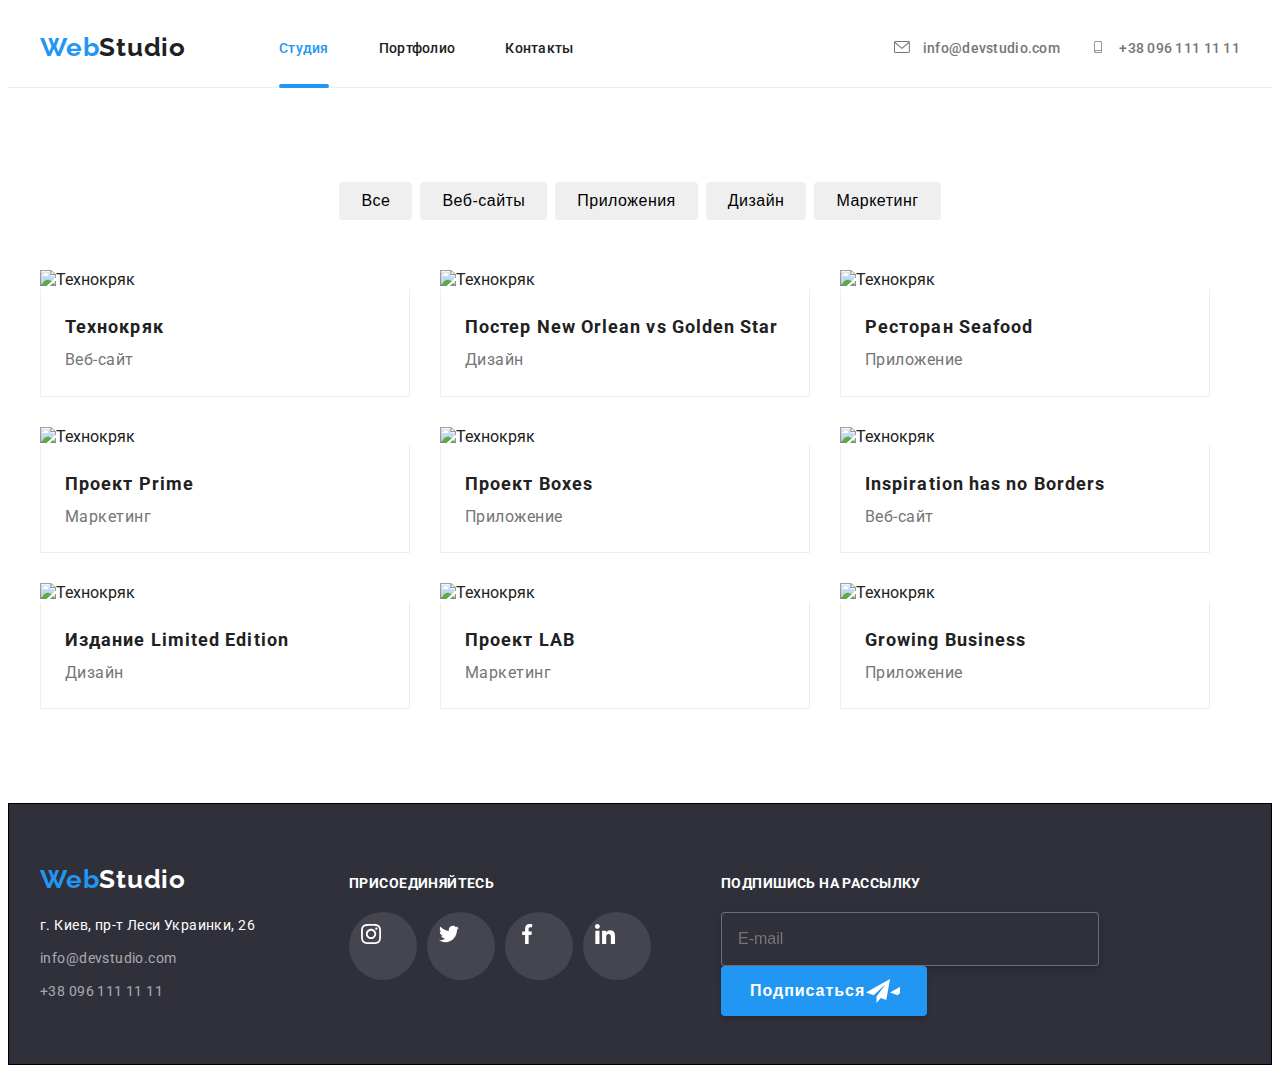
==== commit 6cc1c73a: "SASS BEM" ====
--- a/portfolio.html
+++ b/portfolio.html
@@ -9,53 +9,55 @@
       rel="stylesheet"
     />
     <link rel="stylesheet" href="./css/modern-normalize.css" />
-    <link rel="stylesheet" href="./css/common.css" />
-    <link rel="stylesheet" href="./css/portfolio.css" />
+    <!-- <link rel="stylesheet" href="./css/common.css" /> -->
+    <!-- <link rel="stylesheet" href="./css/portfolio.css" /> -->
     <link rel="stylesheet" href="./css/main.min.css" />
     <title>Web Studio</title>
   </head>
   <body>
     <header class="header">
       <div class="container">
-        <div class="info">
-          <div class="top-info">
+        <div class="header__info">
+          <div class="header__top-info">
             <a href="index.html" class="logo"
-              ><span class="logo-span">Web</span
-              ><span class="logo-span-black">Studio</span>
+              ><span class="logo__span">Web</span
+              ><span class="logo__span--black">Studio</span>
             </a>
             <nav class="menu">
               <ul class="menu-list">
-                <li class="menu-item">
-                  <a href="index.html" class="menu-link text">Студия</a>
+                <li class="menu-list__item">
+                  <a href="index.html" class="menu-list__link active text"
+                    >Студия</a
+                  >
                 </li>
-                <li class="menu-item">
-                  <a href="portfolio.html" class="menu-link active text"
+                <li class="menu-list__item">
+                  <a href="portfolio.html" class="menu-list__link text"
                     >Портфолио</a
                   >
                 </li>
-                <li class="menu-item">
-                  <a href="#" class="menu-link text">Контакты</a>
+                <li class="menu-list__item">
+                  <a href="#" class="menu-list__link text">Контакты</a>
                 </li>
               </ul>
             </nav>
           </div>
           <div class="contact">
-            <ul class="contact-icon-list">
-              <li class="contact-icon-item">
+            <ul class="contact-list">
+              <li class="contact-list__item">
                 <a
                   href="mailto:info@devstudio.com"
-                  class="contact-icon-link text"
+                  class="contact-list__link text"
                 >
-                  <svg class="contact-icon" width="16" height="12">
+                  <svg class="contact-list__icon" width="16" height="12">
                     <use href="./images/sprite.svg#icon-mail" />
                   </svg>
                   info@devstudio.com</a
                 >
               </li>
 
-              <li class="contact-icon-item">
-                <a href="tel:+380961111111" class="contact-icon-link text">
-                  <svg class="contact-icon" width="16" height="12">
+              <li class="contact-list__item">
+                <a href="tel:+380961111111" class="contact-list__link text">
+                  <svg class="contact-list__icon" width="16" height="12">
                     <use href="./images/sprite.svg#icon-smartphone" />
                   </svg>
                   +38 096 111 11 11
@@ -67,224 +69,230 @@
       </div>
     </header>
     <main>
-      <section class="portfolio-content">
+      <section class="portfolio__content">
         <div class="container">
-          <ul class="filter">
-            <li class="filter-link">
-              <button type="button" class="button">Все</button>
-            </li>
-            <li class="filter-link">
-              <button type="button" class="button">Веб-сайты</button>
-            </li>
-            <li class="filter-link">
-              <button type="button" class="button">Приложения</button>
-            </li>
-            <li class="filter-link">
-              <button type="button" class="button">Дизайн</button>
-            </li>
-            <li class="filter-link">
-              <button type="button" class="button">Маркетинг</button>
+          <ul class="filter__list">
+            <li class="filter__list-link">
+              <button type="button" class="filter__list-button">Все</button>
+            </li>
+            <li class="filter__list-link">
+              <button type="button" class="filter__list-button">
+                Веб-сайты
+              </button>
+            </li>
+            <li class="filter__list-link">
+              <button type="button" class="filter__list-button">
+                Приложения
+              </button>
+            </li>
+            <li class="filter__list-link">
+              <button type="button" class="filter__list-button">Дизайн</button>
+            </li>
+            <li class="filter__list-link">
+              <button type="button" class="filter__list-button">
+                Маркетинг
+              </button>
             </li>
           </ul>
 
-          <ul class="portfolio-list">
-            <li class="portfolio-item">
-              <a href="" class="portfolio-link">
-                <div class="portfolio-wrap">
-                  <img
-                    class="portfolio-img"
+          <ul class="portfolio__list">
+            <li class="portfolio__list-item">
+              <a href="" class="portfolio__list-link">
+                <div class="portfolio__wrap">
+                  <img
+                    class="portfolio__list-img"
                     src="./images/portfolio-first.jpg"
                     alt="Технокряк"
                     width="370"
                   />
 
-                  <p class="img-text">
-                    Технокряк это современная площадка распространения
-                    коронавируса. Компании используют эту платформу для
-                    цифрового шпионажа и атак на защищённые сервера конкурентов.
-                  </p>
-                </div>
-                <div class="portfolio-text">
-                  <h2 class="portfolio-title">Технокряк</h2>
-                  <p class="portfolio-description">Веб-сайт</p>
-                </div>
-              </a>
-            </li>
-            <li class="portfolio-item">
-              <a href="" class="portfolio-link">
-                <div class="portfolio-wrap">
-                  <img
-                    class="portfolio-img"
+                  <p class="portfolio__list-img-text">
+                    Технокряк это современная площадка распространения
+                    коронавируса. Компании используют эту платформу для
+                    цифрового шпионажа и атак на защищённые сервера конкурентов.
+                  </p>
+                </div>
+                <div class="portfolio__text">
+                  <h2 class="portfolio__title">Технокряк</h2>
+                  <p class="portfolio__description">Веб-сайт</p>
+                </div>
+              </a>
+            </li>
+            <li class="portfolio__list-item">
+              <a href="" class="portfolio__list-link">
+                <div class="portfolio__wrap">
+                  <img
+                    class="portfolio__list-img"
                     src="./images/porfolio-second.jpg"
                     alt="Технокряк"
                     width="370"
                   />
 
-                  <p class="img-text">
-                    Технокряк это современная площадка распространения
-                    коронавируса. Компании используют эту платформу для
-                    цифрового шпионажа и атак на защищённые сервера конкурентов.
-                  </p>
-                </div>
-                <div class="portfolio-text">
-                  <h2 class="portfolio-title">
+                  <p class="portfolio__list-img-text">
+                    Технокряк это современная площадка распространения
+                    коронавируса. Компании используют эту платформу для
+                    цифрового шпионажа и атак на защищённые сервера конкурентов.
+                  </p>
+                </div>
+                <div class="portfolio__text">
+                  <h2 class="portfolio__title">
                     Постер New Orlean vs Golden Star
                   </h2>
-                  <p class="portfolio-description">Дизайн</p>
-                </div>
-              </a>
-            </li>
-            <li class="portfolio-item">
-              <a href="" class="portfolio-link">
-                <div class="portfolio-wrap">
-                  <img
-                    class="portfolio-img"
+                  <p class="portfolio__description">Дизайн</p>
+                </div>
+              </a>
+            </li>
+            <li class="portfolio__list-item">
+              <a href="" class="portfolio__list-link">
+                <div class="portfolio__wrap">
+                  <img
+                    class="portfolio__list-img"
                     src="./images/porfolio-three.jpg"
                     alt="Технокряк"
                     width="370"
                   />
 
-                  <p class="img-text">
-                    Технокряк это современная площадка распространения
-                    коронавируса. Компании используют эту платформу для
-                    цифрового шпионажа и атак на защищённые сервера конкурентов.
-                  </p>
-                </div>
-                <div class="portfolio-text">
-                  <h2 class="portfolio-title">Ресторан Seafood</h2>
-                  <p class="portfolio-description">Приложение</p>
-                </div>
-              </a>
-            </li>
-            <li class="portfolio-item">
-              <a href="" class="portfolio-link">
-                <div class="portfolio-wrap">
-                  <img
-                    class="portfolio-img"
+                  <p class="portfolio__list-img-text">
+                    Технокряк это современная площадка распространения
+                    коронавируса. Компании используют эту платформу для
+                    цифрового шпионажа и атак на защищённые сервера конкурентов.
+                  </p>
+                </div>
+                <div class="portfolio__text">
+                  <h2 class="portfolio__title">Ресторан Seafood</h2>
+                  <p class="portfolio__description">Приложение</p>
+                </div>
+              </a>
+            </li>
+            <li class="portfolio__list-item">
+              <a href="" class="portfolio__list-link">
+                <div class="portfolio__wrap">
+                  <img
+                    class="portfolio__list-img"
                     src="./images/porfolio-forth.jpg"
                     alt="Технокряк"
                     width="370"
                   />
 
-                  <p class="img-text">
-                    Технокряк это современная площадка распространения
-                    коронавируса. Компании используют эту платформу для
-                    цифрового шпионажа и атак на защищённые сервера конкурентов.
-                  </p>
-                </div>
-                <div class="portfolio-text">
-                  <h2 class="portfolio-title">Проект Prime</h2>
-                  <p class="portfolio-description">Маркетинг</p>
-                </div>
-              </a>
-            </li>
-            <li class="portfolio-item">
-              <a href="" class="portfolio-link">
-                <div class="portfolio-wrap">
-                  <img
-                    class="portfolio-img"
+                  <p class="portfolio__list-img-text">
+                    Технокряк это современная площадка распространения
+                    коронавируса. Компании используют эту платформу для
+                    цифрового шпионажа и атак на защищённые сервера конкурентов.
+                  </p>
+                </div>
+                <div class="portfolio__text">
+                  <h2 class="portfolio__title">Проект Prime</h2>
+                  <p class="portfolio__description">Маркетинг</p>
+                </div>
+              </a>
+            </li>
+            <li class="portfolio__list-item">
+              <a href="" class="portfolio__list-link">
+                <div class="portfolio__wrap">
+                  <img
+                    class="portfolio__list-img"
                     src="./images/porfolio-fifth.jpg"
                     alt="Технокряк"
                     width="370"
                   />
 
-                  <p class="img-text">
-                    Технокряк это современная площадка распространения
-                    коронавируса. Компании используют эту платформу для
-                    цифрового шпионажа и атак на защищённые сервера конкурентов.
-                  </p>
-                </div>
-                <div class="portfolio-text">
-                  <h2 class="portfolio-title">Проект Boxes</h2>
-                  <p class="portfolio-description">Приложение</p>
-                </div>
-              </a>
-            </li>
-            <li class="portfolio-item">
-              <a href="" class="portfolio-link">
-                <div class="portfolio-wrap">
-                  <img
-                    class="portfolio-img"
+                  <p class="portfolio__list-img-text">
+                    Технокряк это современная площадка распространения
+                    коронавируса. Компании используют эту платформу для
+                    цифрового шпионажа и атак на защищённые сервера конкурентов.
+                  </p>
+                </div>
+                <div class="portfolio__text">
+                  <h2 class="portfolio__title">Проект Boxes</h2>
+                  <p class="portfolio__description">Приложение</p>
+                </div>
+              </a>
+            </li>
+            <li class="portfolio__list-item">
+              <a href="" class="portfolio__list-link">
+                <div class="portfolio__wrap">
+                  <img
+                    class="portfolio__list-img"
                     src="./images/porfolio-six.jpg"
                     alt="Технокряк"
                     width="370"
                   />
 
-                  <p class="img-text">
-                    Технокряк это современная площадка распространения
-                    коронавируса. Компании используют эту платформу для
-                    цифрового шпионажа и атак на защищённые сервера конкурентов.
-                  </p>
-                </div>
-                <div class="portfolio-text">
-                  <h2 class="portfolio-title">Inspiration has no Borders</h2>
-                  <p class="portfolio-description">Веб-сайт</p>
-                </div>
-              </a>
-            </li>
-            <li class="portfolio-item">
-              <a href="" class="portfolio-link">
-                <div class="portfolio-wrap">
-                  <img
-                    class="portfolio-img"
+                  <p class="portfolio__list-img-text">
+                    Технокряк это современная площадка распространения
+                    коронавируса. Компании используют эту платформу для
+                    цифрового шпионажа и атак на защищённые сервера конкурентов.
+                  </p>
+                </div>
+                <div class="portfolio__text">
+                  <h2 class="portfolio__title">Inspiration has no Borders</h2>
+                  <p class="portfolio__description">Веб-сайт</p>
+                </div>
+              </a>
+            </li>
+            <li class="portfolio__list-item">
+              <a href="" class="portfolio__list-link">
+                <div class="portfolio__wrap">
+                  <img
+                    class="portfolio__list-img"
                     src="./images/porfolio-seven.jpg"
                     alt="Технокряк"
                     width="370"
                   />
 
-                  <p class="img-text">
-                    Технокряк это современная площадка распространения
-                    коронавируса. Компании используют эту платформу для
-                    цифрового шпионажа и атак на защищённые сервера конкурентов.
-                  </p>
-                </div>
-                <div class="portfolio-text">
-                  <h2 class="portfolio-title">Издание Limited Edition</h2>
-                  <p class="portfolio-description">Дизайн</p>
-                </div>
-              </a>
-            </li>
-            <li class="portfolio-item">
-              <a href="" class="portfolio-link">
-                <div class="portfolio-wrap">
-                  <img
-                    class="portfolio-img"
+                  <p class="portfolio__list-img-text">
+                    Технокряк это современная площадка распространения
+                    коронавируса. Компании используют эту платформу для
+                    цифрового шпионажа и атак на защищённые сервера конкурентов.
+                  </p>
+                </div>
+                <div class="portfolio__text">
+                  <h2 class="portfolio__title">Издание Limited Edition</h2>
+                  <p class="portfolio__description">Дизайн</p>
+                </div>
+              </a>
+            </li>
+            <li class="portfolio__list-item">
+              <a href="" class="portfolio__list-link">
+                <div class="portfolio__wrap">
+                  <img
+                    class="portfolio__list-img"
                     src="./images/porfolio-eight.jpg"
                     alt="Технокряк"
                     width="370"
                   />
 
-                  <p class="img-text">
-                    Технокряк это современная площадка распространения
-                    коронавируса. Компании используют эту платформу для
-                    цифрового шпионажа и атак на защищённые сервера конкурентов.
-                  </p>
-                </div>
-                <div class="portfolio-text">
-                  <h2 class="portfolio-title">Проект LAB</h2>
-                  <p class="portfolio-description">Маркетинг</p>
-                </div>
-              </a>
-            </li>
-            <li class="portfolio-item">
-              <a href="" class="portfolio-link">
-                <div class="portfolio-wrap">
-                  <img
-                    class="portfolio-img"
+                  <p class="portfolio__list-img-text">
+                    Технокряк это современная площадка распространения
+                    коронавируса. Компании используют эту платформу для
+                    цифрового шпионажа и атак на защищённые сервера конкурентов.
+                  </p>
+                </div>
+                <div class="portfolio__text">
+                  <h2 class="portfolio__title">Проект LAB</h2>
+                  <p class="portfolio__description">Маркетинг</p>
+                </div>
+              </a>
+            </li>
+            <li class="portfolio__list-item">
+              <a href="" class="portfolio__list-link">
+                <div class="portfolio__wrap">
+                  <img
+                    class="portfolio__list-img"
                     src="./images/porfolio-nine.jpg"
                     alt="Технокряк"
                     width="370"
                   />
 
-                  <p class="img-text">
-                    Технокряк это современная площадка распространения
-                    коронавируса. Компании используют эту платформу для
-                    цифрового шпионажа и атак на защищённые сервера конкурентов.
-                  </p>
-                </div>
-                <div class="portfolio-text">
-                  <h2 class="portfolio-title">Growing Business</h2>
-                  <p class="portfolio-description">Приложение</p>
+                  <p class="portfolio__list-img-text">
+                    Технокряк это современная площадка распространения
+                    коронавируса. Компании используют эту платформу для
+                    цифрового шпионажа и атак на защищённые сервера конкурентов.
+                  </p>
+                </div>
+                <div class="portfolio__text">
+                  <h2 class="portfolio__title">Growing Business</h2>
+                  <p class="portfolio__description">Приложение</p>
                 </div>
               </a>
             </li>
@@ -295,67 +303,67 @@
 
     <footer class="bottom">
       <div class="container">
-        <div class="footer-thumb">
-          <div class="footer-left">
+        <div class="footer__thumb">
+          <div class="footer__left">
             <a href="index.html" class="logo"
-              ><span class="logo-span">Web</span
-              ><span class="logo-span-white">Studio</span></a
+              ><span class="logo__span">Web</span
+              ><span class="logo__span-white">Studio</span></a
             >
             <address>
-              <p class="bottom-text">г. Киев, пр-т Леси Украинки, 26</p>
-              <div class="link-footer">
-                <a href="mailto:info@devstudio.com" class="contact-link-footer"
+              <p class="footer__bottom-text">г. Киев, пр-т Леси Украинки, 26</p>
+              <div class="footer__bottom-link">
+                <a href="mailto:info@devstudio.com" class="footer__contact-link"
                   >info@devstudio.com</a
                 >
-                <a href="tel:+380961111111" class="contact-link-footer"
+                <a href="tel:+380961111111" class="footer__contact-link"
                   >+38 096 111 11 11</a
                 >
               </div>
             </address>
           </div>
-          <div class="footer-icon">
-            <p class="footer-invent">присоединяйтесь</p>
-            <ul class="footer-list-icon">
-              <li class="footer-item-icon">
-                <a href="" class="footer-link-icon">
-                  <svg class="footer-icon-svg">
+          <div class="footer__icon">
+            <p class="footer__icon-invent">присоединяйтесь</p>
+            <ul class="footer__list-icon">
+              <li class="footer__item-icon">
+                <a href="" class="footer__link-icon">
+                  <svg class="footer__icon-svg">
                     <use href="./images/sprite.svg#icon-instagram" /></svg
                 ></a>
               </li>
-              <li class="footer-item-icon">
-                <a href="" class="footer-link-icon">
-                  <svg class="footer-icon-svg">
+              <li class="footer__item-icon">
+                <a href="" class="footer__link-icon">
+                  <svg class="footer__icon-svg">
                     <use href="./images/sprite.svg#icon-twitter" /></svg
                 ></a>
               </li>
-              <li class="footer-item-icon">
-                <a href="" class="footer-link-icon">
-                  <svg class="footer-icon-svg">
+              <li class="footer__item-icon">
+                <a href="" class="footer__link-icon">
+                  <svg class="footer__icon-svg">
                     <use href="./images/sprite.svg#icon-facebook" /></svg
                 ></a>
               </li>
-              <li class="footer-item-icon">
-                <a href="" class="footer-link-icon">
-                  <svg class="footer-icon-svg">
+              <li class="footer__item-icon">
+                <a href="" class="footer__link-icon">
+                  <svg class="footer__icon-svg">
                     <use href="./images/sprite.svg#icon-linkedin" /></svg
                 ></a>
               </li>
             </ul>
           </div>
-          <div class="footer-right">
-            <p class="footer-invent">подпишись на рассылку</p>
-            <div class="form-block">
-              <form action="#" class="footer-form">
+          <div class="footer__right">
+            <p class="footer__icon-invent">подпишись на рассылку</p>
+            <div class="footer__form-block">
+              <form action="#" class="footer__form">
                 <label for="name"></label>
                 <input
-                  class="footer-input"
+                  class="footer__form-input"
                   type="text"
                   name="E-mail"
                   id="E-mail"
                   placeholder="E-mail"
                 />
-                <button type="reset" class="footer-form-btn" type="submit">
-                  <span class="footer-btn-text"> Подписаться</span>
+                <button type="reset" class="footer__form-btn" type="submit">
+                  <span> Подписаться</span>
                 </button>
               </form>
             </div>
--- a/css/common.css
+++ b/css/common.css
@@ -312,7 +312,7 @@
 
 /* BUTTON  */
 
-.footer-form-btn {
+/* .footer-form-btn {
   position: relative;
   display: inline-block;
   width: 200px;
@@ -321,7 +321,7 @@
   border-radius: 4px;
   outline: none;
   border: none;
-} */
+}  */
 /* .btn {
   font-style: normal;
   font-weight: 700;
@@ -413,7 +413,7 @@
   animation: scaling 10s steps(1) 0s infinite;
 } */
 
-.modal-field:not(:last-child) {
+/* .modal-field:not(:last-child) {
   margin-bottom: 10px;
 }
 .modal-title {
@@ -557,4 +557,4 @@
 .input-check:checked + .check-text span {
   background-color: var(--accent-color);
   border: none;
-} */
+}  */
--- a/css/main.min.css
+++ b/css/main.min.css
@@ -0,0 +1,2 @@
+:root{--primary-text-color: #212121;--secondary-text-color: #757575;--title-text-color: #ffffff;--accent-color: #2196f3;--primary-white-color: #ffffff;--contact-white-color: rgba(255, 255, 255, 0.6);--border-color: #eee;--border-color-black: #000;--border-color-line: #ececec;--border-color-gray: #afb1b8;--background-white-color: #f5f4fa;--background-black-color: #2f303a;--background-blue-color: rgba(33, 150, 243, 0.9)}h1,h2,h3,p,ul{margin:0;padding:0}body{background-color:var(--primary-white-color);color:var(--primary-text-color);font-family:Roboto, sans-serif;box-sizing:inherit}.title{margin-bottom:50px;font-style:normal;font-weight:700;font-size:36px;line-height:1.17;text-align:center;letter-spacing:0.03em}.section{padding-top:94px;padding-bottom:94px}.container{width:1200px;margin:0 auto;padding-left:15px;padding-right:15px}.text{font-weight:500;font-size:14px;line-height:1.17;font-style:normal;letter-spacing:0.02em;text-decoration:none}.logo{margin-right:93px;font-family:Raleway;font-weight:700;font-size:26px;line-height:1.17;font-style:normal;letter-spacing:0.03em;color:var(--primary-text-color);text-decoration:none}.logo__span{color:var(--accent-color)}.logo__span-black{color:var(--primary-text-color)}.logo__span-white{color:var(--title-text-color)}.menu-list{list-style:none;display:flex}.menu-list__link{color:var(--primary-text-color);transition:color 250ms cubic-bezier(0.4, 0, 0.2, 1);position:relative}.menu-list__link:hover,.menu-list__link:focus{color:var(--accent-color);outline:none}.active{color:var(--accent-color)}.active::after{position:absolute;content:"";bottom:-32px;left:0;width:100%;height:4px;background-color:var(--accent-color);border-radius:2px;transition:opacity 250ms cubic-bezier(0.4, 0, 0.2, 1)}.menu-list__item:not(:last-child){margin-right:50px}.contact-list{list-style:none;display:flex}.contact-list__link{color:var(--secondary-text-color);transition:color 250ms cubic-bezier(0.4, 0, 0.2, 1)}.contact-list__link:hover,.contact-list__link:focus{color:var(--accent-color);outline:none}.contact-list__item:not(:last-child){margin-right:30px}.contact-list__icon{fill:var(--secondary-text-color);margin-right:10px}.contact-list__link:hover .contact-list__icon,.contact-list__link:focus .contact-list__icon{fill:var(--accent-color)}.team__list-icon{list-style:none;display:flex;justify-content:space-between;width:206px;margin:16px 32px 30px}.team__item-link{display:inline-block;width:44px;height:44px;padding:12px;transition:background-color 250ms cubic-bezier(0.4, 0, 0.2, 1),fill 250ms cubic-bezier(0.4, 0, 0.2, 1)}.team__item-link:hover,.team__item-link:focus{background-color:var(--accent-color);border-radius:50px;outline:none}.team__item-svg{height:20px;width:20px;fill:var(--border-color-gray);transition:fill 250ms cubic-bezier(0.4, 0, 0.2, 1)}.team__item-link:hover .team__item-svg,:focus .team__item-svg{fill:var(--primary-white-color)}.btn{font-style:normal;font-weight:700;font-size:16px;line-height:1.9;letter-spacing:0.06em;color:var(--primary-white-color);background-color:var(--accent-color);cursor:pointer}.backdrop{position:fixed;top:0;left:0;width:100%;height:100%;background-color:rgba(0,0,0,0.2);opacity:1;transform:scale(1);transition:opacity 250ms cubic-bezier(0.4, 0, 0.2, 1),transform 250ms cubic-bezier(0.4, 0, 0.2, 1)}.backdrop.is-hidden{opacity:0;pointer-events:none;transform:scale(2)}.modal{position:absolute;top:50%;left:50%;transform:translate(-50%, -50%);min-height:300px;min-width:400px;padding:15px;background-color:#fff;padding:40px}.modal-form__close-btn{position:absolute;top:0;right:0;margin:8px;width:30px;height:30px;border-radius:50%;border:1px solid rgba(0,0,0,0.1);background-color:var(--primary-white-color);cursor:pointer;transition:fill 250ms cubic-bezier(0.4, 0, 0.2, 1)}.modal-form__close-btn:hover{fill:var(--accent-color)}.modal-form__field :not(:last-child){margin-bottom:10px}.modal__title{font-style:normal;font-weight:700;font-size:20px;line-height:1.15;text-align:center;letter-spacing:0.03em;color:var(--primary-text-color);margin-bottom:12px}.modal-form__label{font-style:normal;font-weight:400;font-size:12px;line-height:1.17;letter-spacing:0.01em;margin-bottom:4px;color:var(--secondary-text-color);display:flex;align-items:start}.modal-form__input{width:100%;height:40px;background-color:transparent;border:1px solid rgba(33,33,33,0.2);border-radius:4px;outline:none;padding-left:42px;transition:border-color 250ms cubic-bezier(0.4, 0, 0.2, 1),fill 250ms cubic-bezier(0.4, 0, 0.2, 1)}.modal-form__input:focus{border-color:var(--accent-color)}.modal-form__input:focus+.modal-form__icon{fill:var(--accent-color)}.modal-form__text{width:100%;height:120px;background-color:transparent;border:1px solid rgba(33,33,33,0.2);border-radius:5px;padding:10px 20px;resize:none;color:var(--primary-text-color)}.modal-form__text::placeholder{font-style:normal;font-weight:normal;font-size:12px;line-height:1.2;letter-spacing:0.01em;color:rgba(117,117,117,0.5)}.modal-form__text:focus{border-color:var(--accent-color)}.modal-form__icon{position:absolute;top:50%;transform:translateY(-50%);left:8px;transition:fill 250ms cubic-bezier(0.4, 0, 0.2, 1)}.modal-form__input-wrap{display:block;position:relative}.modal-form__check-text{font-style:normal;font-weight:400;font-size:14px;line-height:1.7;letter-spacing:0.03em;color:var(--secondary-text-color);display:flex;align-items:center;justify-content:center}.modal-form__check-link{color:var(--accent-color)}.modal-form__check-text span{width:15px;height:15px;border-radius:2px;border:1px solid var(--background-black-color);display:flex;margin-right:5px;align-items:center;justify-content:center}.modal-form__icon-check{fill:var(--primary-white-color)}.modal-form__input-check:checked+.modal-form__check-text span{background-color:var(--accent-color);border:none}.visually-hidden{position:absolute;white-space:nowrap;width:1px;height:1px;overflow:hidden;border:0px;padding:0;clip:rect(0 0 0 0);clip-path:inset(50%);margin:-1px}.modal-form__btn{font-style:normal;font-weight:700;font-size:16px;line-height:1.9;text-align:center;letter-spacing:0.06em;color:#ffffff;width:200px;height:50px;background:#188ce8;box-shadow:0px 4px 4px rgba(0,0,0,0.15);border-radius:4px;border:none;outline:none;margin-top:30px;cursor:pointer}.header{padding-top:24px;padding-bottom:25px}.header__info{display:flex;justify-content:space-between;align-items:center}.header__top-info{display:flex;align-items:center}.heading{text-align:center;padding-top:200px;padding-bottom:200px;background-image:linear-gradient(to right, rgba(47,48,58,0.4), rgba(47,48,58,0.4)),url(../images/header.jpg);margin:0 auto;max-width:1600px;height:600px;background-size:cover;background-repeat:no-repeat;background-position:center}.heading__title{margin:0 auto;width:696px;font-style:normal;font-weight:900;font-size:44px;line-height:1.36;letter-spacing:0.06em;text-transform:uppercase;color:var(--title-text-color)}.content{padding-top:94px}.content-list{display:flex;justify-content:space-between}.content-list__item{list-style:none}.content-list__item:before{display:block;content:"";height:120px;background-color:var(--background-white-color);background-position:center;background-size:70px 70px;background-repeat:no-repeat}.content-list__item:nth-child(1):before{background-image:url(../images/antenna.svg)}.content-list__item:nth-child(2):before{background-image:url(../images/clock.svg)}.content-list__item:nth-child(3):before{background-image:url(../images/diagram.svg)}.content-list__item:nth-child(4):before{background-image:url(../images/astronaut.svg)}.content-list__item:not(:last-child){margin-right:30px}.content-list__text{margin-top:30px;padding-bottom:10px;font-style:normal;font-weight:700;font-size:14px;line-height:1.14;letter-spacing:0.03em;text-transform:uppercase}.content-list__description{color:var(--secondary-text-color);font-size:14px;line-height:1.7;letter-spacing:0.03em}.gallery-list{display:flex;justify-content:space-between}.gallery-list__item{list-style:none;position:relative}.gallery-list__item>img{display:block}.gallery-list__item:not(:last-child){margin-right:30px}.gallery-list__text{position:absolute;bottom:0;left:0;width:100%;height:70px;display:flex;justify-content:center;align-items:center;background-color:rgba(47,48,58,0.8)}.gallery-list__description{font-style:normal;font-weight:700;font-size:14px;line-height:1.14;letter-spacing:0.03em;text-transform:uppercase;color:var(--primary-white-color)}.team{background-color:var(--background-white-color)}.team__cards{display:flex}.team__card{width:270px;margin-right:30px;box-shadow:0px 1px 3px rgba(0,0,0,0.12),0px 1px 1px rgba(0,0,0,0.14),0px 2px 1px rgba(0,0,0,0.2);border-radius:0px 0px 4px 4px;background-color:var(--primary-white-color)}.team__card:last-child{margin-right:0}.team-card__text{padding-top:30px}.team-card__name{margin-bottom:10px;font-style:normal;font-weight:500;font-size:16px;line-height:1.19;text-align:center;letter-spacing:0.03em}.team-card__description{color:var(--secondary-text-color);font-size:16px;line-height:1.19;text-align:center;letter-spacing:0.03em}.clients-list{list-style:none;display:flex;justify-content:center}.clients-list__item:not(:last-child){margin-right:30px}.clients-list__link{width:170px;height:92px;border:1px solid var(--border-color-gray);border-radius:4px;display:flex;justify-content:center;align-items:center;transition:fill 250ms cubic-bezier(0.4, 0, 0.2, 1)}.clients-list__link:hover,.clients-list__link:focus{border:1px solid var(--accent-color);outline:none}.clients-list__icon{width:106px;height:60px;fill:var(--border-color-gray);transition:fill 250ms cubic-bezier(0.4, 0, 0.2, 1)}.clients-list__link:hover .clients-list__icon,:focus .clients-list__icon{fill:var(--accent-color)}.bottom{padding-top:60px;padding-bottom:60px;background-color:var(--background-black-color);border:1px solid var(--border-color-black)}.footer__bottom-text{color:var(--title-text-color);font-style:normal;font-size:14px;line-height:1.7;letter-spacing:0.03em;margin-top:20px}.footer__bottom-link{display:flex;flex-direction:column}.footer__contact-link{margin-top:9px;display:block;font-style:normal;font-weight:400;font-size:14px;line-height:1.7;text-decoration:none;color:var(--contact-white-color);letter-spacing:0.03em;transition:color 250ms cubic-bezier(0.4, 0, 0.2, 1)}.footer__contact-link:hover,.footer__contact-link:focus{color:var(--accent-color);outline:none}.footer__thumb{display:flex;align-items:baseline}.footer__list-icon{list-style:none;display:flex;justify-content:center}.footer__link-icon{width:44px;height:44px;padding:12px;background-color:rgba(255,255,255,0.1);border-radius:50%;display:flex;transition:background-color 250ms cubic-bezier(0.4, 0, 0.2, 1)}.footer__link-icon:hover,.footer__link-icon:focus{background-color:var(--accent-color);outline:none}.footer__item-icon:not(:last-child){margin-right:10px}.footer__icon-svg{height:20px;width:20px;fill:var(--primary-white-color);justify-content:center;align-items:center}.footer__link-icon{fill:var(--primary-white-color)}.footer__left{margin-right:70px}.footer__icon-invent{margin-bottom:20px;font-style:normal;font-weight:700;font-size:14px;line-height:1.14;letter-spacing:0.03em;text-transform:uppercase;color:var(--primary-white-color)}.footer__right{margin-left:70px}.footer__form-block{display:flex;align-items:baseline;width:570px;height:86px}.footer__form-input{display:inline-block;width:358px;height:50px;background-color:var(--background-black-color);border:1px solid rgba(255,255,255,0.3);border-radius:4px;filter:drop-shadow(0px 4px 4px rgba(0,0,0,0.15));font-weight:400;font-size:16px;line-height:1.25;padding-left:16px}.footer__form-btn{position:relative;display:inline-block;padding:10px 62px 10px 29px;height:50px;box-shadow:0px 4px 4px rgba(0,0,0,0.15);border-radius:4px;outline:none;border:none;font-style:normal;font-weight:700;font-size:16px;line-height:1.9;letter-spacing:0.06em;color:var(--primary-white-color);background-color:var(--accent-color)}.footer__form-btn::after{display:inline-block;position:absolute;transform:translate(-50%, -50%);top:50%;right:10px;content:"";width:24px;height:24px;background-image:url(../images/icon-send.svg);padding-left:10px}.button-active{margin-top:30px;padding:10px 32px}.portfolio__content{padding-top:94px;padding-bottom:94px;border-top:1px solid var(--border-color-line)}.portfolio__list{list-style:none;display:flex;flex-wrap:wrap}.portfolio__list-item{margin-right:30px;margin-bottom:30px;transition:box-shadow 250ms cubic-bezier(0.4, 0, 0.2, 1)}.portfolio__list-item:hover .portfolio__list{transform:translateY(0)}.portfolio__list-item:hover,.portfolio__list-item:focus{box-shadow:0px 1px 1px rgba(0,0,0,0.12),0px 4px 4px rgba(0,0,0,0.06),1px 4px 6px rgba(0,0,0,0.16)}.portfolio__list-item:nth-child(3n){margin-right:0px}.portfolio__list-item:hover .portfolio__list-img-text{transform:translateY(0)}.portfolio__list-item:nth-last-child(-n+3){margin-bottom:0px}.portfolio__list-link{color:var(--primary-text-color);text-decoration:none}.portfolio__list-img{display:block}.portfolio__list-img-text{position:absolute;top:0;left:0;font-style:normal;font-weight:400;font-size:18px;line-height:1.56;letter-spacing:0.03em;color:var(--primary-white-color);background-color:var(--background-blue-color);padding:63px 24px;height:100%;transform:translateY(100%);transition:transform 250ms cubic-bezier(0.4, 0, 0.2, 1)}.portfolio__wrap{position:relative;overflow:hidden}.portfolio__text{padding:20px 24px;border-left-width:1px;border-left-style:solid;border-left-color:var(--border-color);border-bottom-width:1px;border-bottom-style:solid;border-bottom-color:var(--border-color);border-right-width:1px;border-right-style:solid;border-right-color:var(--border-color)}.portfolio__title{font-style:normal;font-weight:700;font-size:18px;line-height:2;letter-spacing:0.06em}.portfolio__description{color:var(--secondary-text-color);font-size:16px;line-height:1.88;letter-spacing:0.03em}.filter__list{list-style:none;display:flex;justify-content:center;margin-bottom:50px}.filter__list-link{transition:box-shadow 250ms cubic-bezier(0.4, 0, 0.2, 1),background-color 250ms cubic-bezier(0.4, 0, 0.2, 1)}.filter__list-link:hover,.filter__list-link:focus{background-color:var(--accent-color);box-shadow:0px 3px 1px rgba(0,0,0,0.1),0px 1px 2px rgba(0,0,0,0.08),0px 2px 2px rgba(0,0,0,0.12);border-radius:4px}.filter__list-link:not(:last-child){margin-right:8px}.filter__list-button{font-style:normal;font-weight:500;font-size:16px;line-height:1.63;letter-spacing:0.03em;cursor:pointer;padding:6px 22px;border:none;border-radius:4px;transition:color 250ms cubic-bezier(0.4, 0, 0.2, 1),background-color 250ms cubic-bezier(0.4, 0, 0.2, 1)}.filter__list-button:hover,.filter__list-button:focus{color:var(--primary-white-color);background-color:var(--accent-color);outline:none}
+/*# sourceMappingURL=main.min.css.map */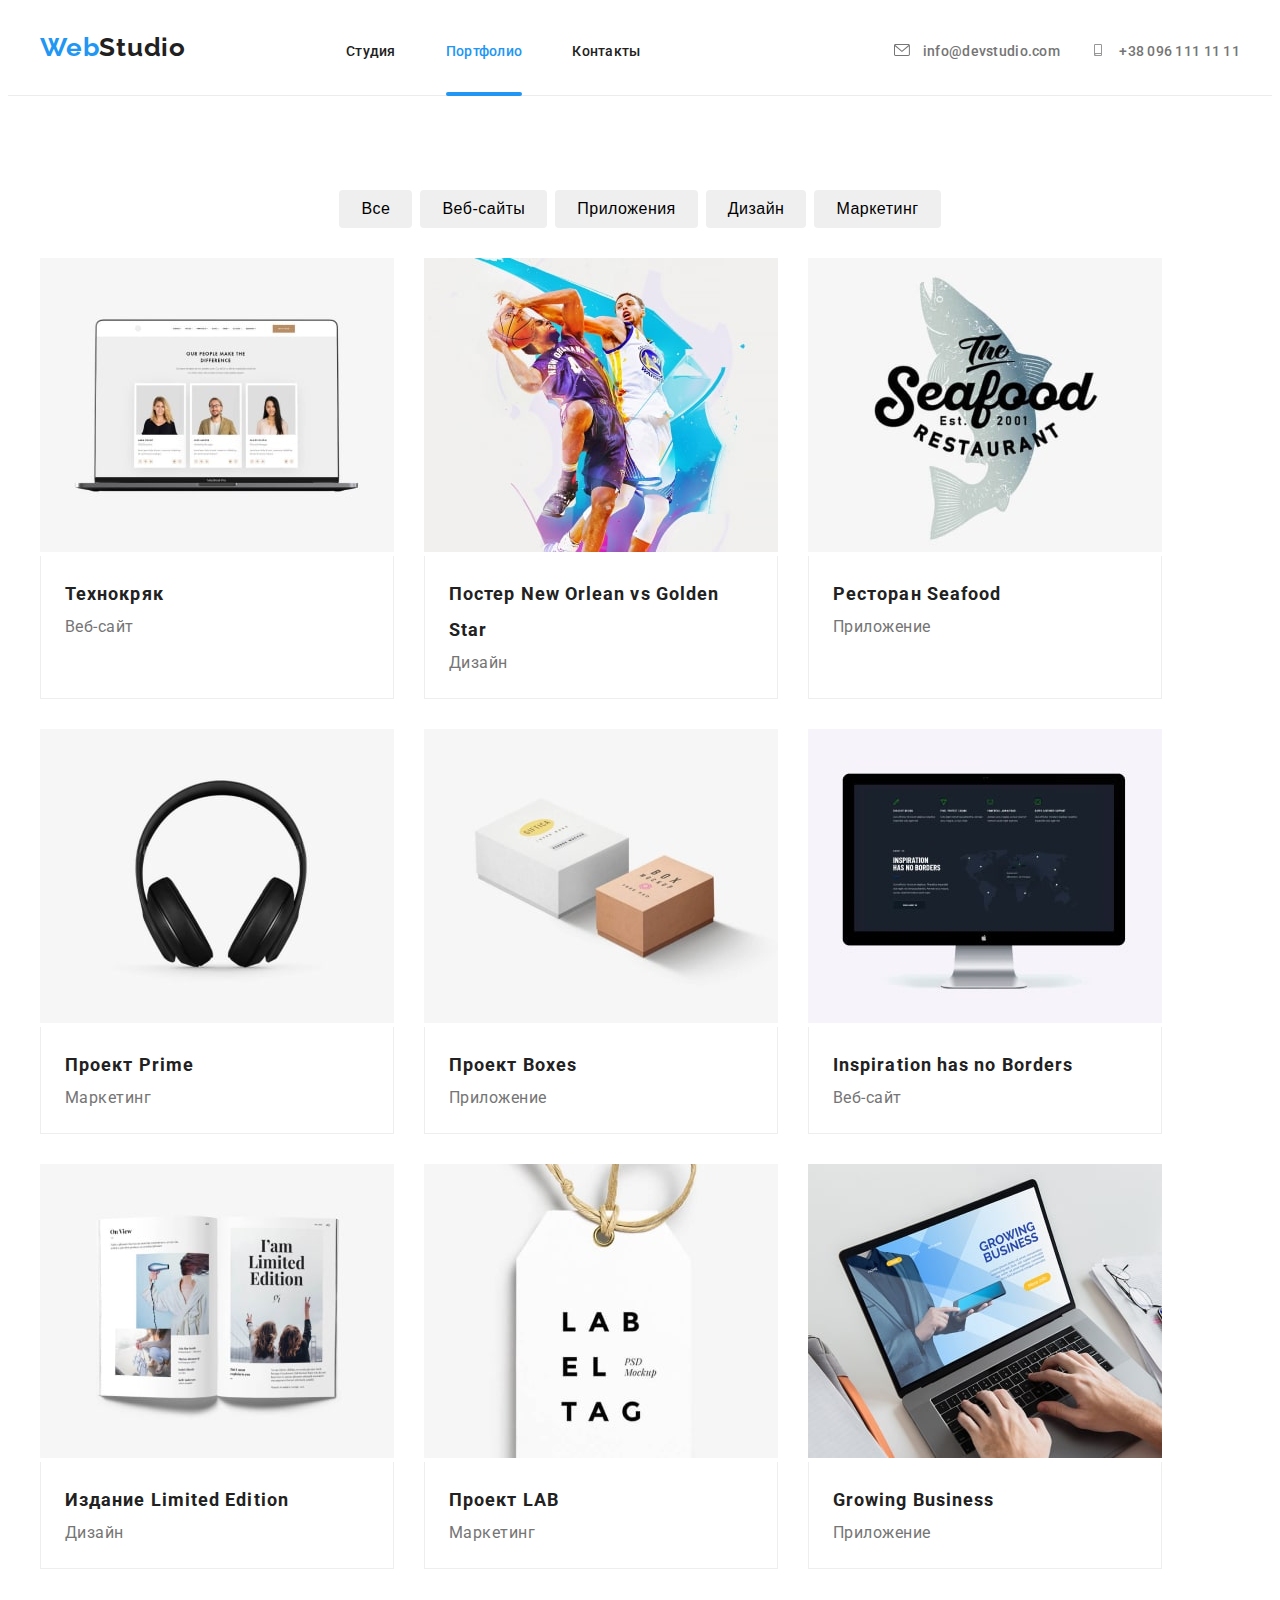
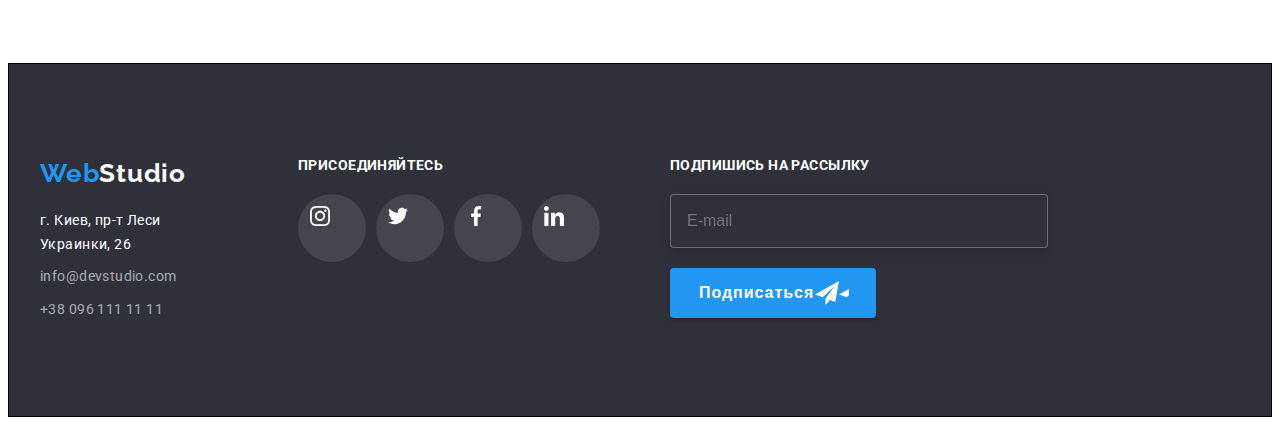
==== commit 4118351c: "Portfolio adapt" ====
--- a/portfolio.html
+++ b/portfolio.html
@@ -24,30 +24,97 @@
               ><span class="logo__span--black">Studio</span>
             </a>
             <nav class="menu">
-              <ul class="menu-list">
-                <li class="menu-list__item">
-                  <a href="index.html" class="menu-list__link active text"
-                    >Студия</a
-                  >
-                </li>
-                <li class="menu-list__item">
-                  <a href="portfolio.html" class="menu-list__link text"
-                    >Портфолио</a
-                  >
-                </li>
-                <li class="menu-list__item">
-                  <a href="#" class="menu-list__link text">Контакты</a>
-                </li>
-              </ul>
+              <button
+                type="button"
+                class="menu__button"
+                aria-expanded="false"
+                aria-controls="menu__mobile"
+                data-menu-button
+              >
+                <svg
+                  width="40"
+                  height="40"
+                  aria-label="Переключатель мобильного меню"
+                >
+                  <use
+                    class="icon-cross"
+                    href="./images/sprite.svg#icon-close"
+                  ></use>
+                  <use
+                    class="icon-menu"
+                    href="./images/sprite.svg#icon-menu"
+                  ></use>
+                </svg>
+              </button>
+              <div class="menu__mobile" id="menu__mobile" data-menu>
+                <ul class="menu__mobile-list">
+                  <li class="menu__mobile-item">
+                    <a href="index.html" class="menu__mobile-link">Студия</a>
+                  </li>
+                  <li class="menu__mobile-item">
+                    <a href="portfolio.html" class="menu__mobile-link active"
+                      >Портфолио</a
+                    >
+                  </li>
+                  <li class="menu__mobile-item">
+                    <a href="#" class="menu__mobile-link">Контакты</a>
+                  </li>
+                </ul>
+                <div class="menu__contact">
+                  <ul class="menu__contact-list">
+                    <li class="menu__contact-item tel">
+                      <a
+                        href="tel:+380961111111"
+                        class="menu__contact-link text"
+                      >
+                        +38 096 111 11 11
+                      </a>
+                    </li>
+                    <li class="menu__contact-item mail">
+                      <a
+                        href="mailto:info@devstudio.com"
+                        class="menu__contact-link"
+                      >
+                        info@devstudio.com</a
+                      >
+                    </li>
+                  </ul>
+
+                  <ul class="menu__social-list">
+                    <li class="menu__social-item">
+                      <a href="" class="menu__social-link">Instagram</a>
+                    </li>
+                    <li class="menu__social-item">
+                      <a href="" class="menu__social-link">Twitter</a>
+                    </li>
+                    <li class="menu__social-item">
+                      <a href="" class="menu__social-link">Facebook</a>
+                    </li>
+                    <li class="menu__social-item">
+                      <a href="" class="menu__social-link">LinkedIn</a>
+                    </li>
+                  </ul>
+                </div>
+              </div>
             </nav>
           </div>
+          <ul class="menu-list">
+            <li class="menu-list__item">
+              <a href="index.html" class="menu-list__link">Студия</a>
+            </li>
+            <li class="menu-list__item">
+              <a href="portfolio.html" class="menu-list__link active"
+                >Портфолио</a
+              >
+            </li>
+            <li class="menu-list__item">
+              <a href="#" class="menu-list__link">Контакты</a>
+            </li>
+          </ul>
           <div class="contact">
             <ul class="contact-list">
               <li class="contact-list__item">
-                <a
-                  href="mailto:info@devstudio.com"
-                  class="contact-list__link text"
-                >
+                <a href="mailto:info@devstudio.com" class="contact-list__link">
                   <svg class="contact-list__icon" width="16" height="12">
                     <use href="./images/sprite.svg#icon-mail" />
                   </svg>
@@ -69,7 +136,7 @@
       </div>
     </header>
     <main>
-      <section class="portfolio__content">
+      <section class="portfolio__content section">
         <div class="container">
           <ul class="filter__list">
             <li class="filter__list-link">
@@ -100,10 +167,15 @@
               <a href="" class="portfolio__list-link">
                 <div class="portfolio__wrap">
                   <img
-                    class="portfolio__list-img"
-                    src="./images/portfolio-first.jpg"
-                    alt="Технокряк"
-                    width="370"
+                    scrset="./images/portfolio/img1-tablet-1x.jpg 354w,
+                ./images/portfolio/img1-tablet-1x.jpg 370w,  
+                ./images/portfolio/img1-tablet-1x.jpg 450w,
+                ./images/portfolio/img1-tablet-2x.jpg 708w,
+                ./images/portfolio/img1-tablet-2x.jpg 740w,  
+                ./images/portfolio/img1-tablet-2x.jpg 950w,"
+                    sizes="(min-width:1200px) 370w, (min-width:768px) 354w, (min-width:450px) 450w, 100vw"
+                    src="./images/portfolio/img1-tablet-1x.jpg"
+                    alt="Технокряк"
                   />
 
                   <p class="portfolio__list-img-text">
@@ -122,10 +194,15 @@
               <a href="" class="portfolio__list-link">
                 <div class="portfolio__wrap">
                   <img
-                    class="portfolio__list-img"
-                    src="./images/porfolio-second.jpg"
-                    alt="Технокряк"
-                    width="370"
+                    scrset="./images/portfolio/img2-tablet-1x.jpg 354w,
+                ./images/portfolio/img2-tablet-1x.jpg 370w,  
+                ./images/portfolio/img2-tablet-1x.jpg 450w,
+                ./images/portfolio/img2-tablet-2x.jpg 708w,
+                ./images/portfolio/img2-tablet-2x.jpg 740w,  
+                ./images/portfolio/img2-tablet-2x.jpg 950w,"
+                    sizes="(min-width:1200px) 370w, (min-width:768px) 354w, (min-width:450px) 450w, 100vw"
+                    src="./images/portfolio/img2-tablet-1x.jpg"
+                    alt="Технокряк"
                   />
 
                   <p class="portfolio__list-img-text">
@@ -146,10 +223,15 @@
               <a href="" class="portfolio__list-link">
                 <div class="portfolio__wrap">
                   <img
-                    class="portfolio__list-img"
-                    src="./images/porfolio-three.jpg"
-                    alt="Технокряк"
-                    width="370"
+                    scrset="./images/portfolio/img3-tablet-1x.jpg 354w,
+                ./images/portfolio/img3-tablet-1x.jpg 370w,  
+                ./images/portfolio/img3-tablet-1x.jpg 450w,
+                ./images/portfolio/img3-tablet-2x.jpg 708w,
+                ./images/portfolio/img3-tablet-2x.jpg 740w,  
+                ./images/portfolio/img3-tablet-2x.jpg 950w,"
+                    sizes="(min-width:1200px) 370w, (min-width:768px) 354w, (min-width:450px) 450w, 100vw"
+                    src="./images/portfolio/img3-tablet-1x.jpg"
+                    alt="Технокряк"
                   />
 
                   <p class="portfolio__list-img-text">
@@ -168,10 +250,15 @@
               <a href="" class="portfolio__list-link">
                 <div class="portfolio__wrap">
                   <img
-                    class="portfolio__list-img"
-                    src="./images/porfolio-forth.jpg"
-                    alt="Технокряк"
-                    width="370"
+                    scrset="./images/portfolio/img4-tablet-1x.jpg 354w,
+                ./images/portfolio/img4-tablet-1x.jpg 370w,  
+                ./images/portfolio/img4-tablet-1x.jpg 450w,
+                ./images/portfolio/img4-tablet-2x.jpg 708w,
+                ./images/portfolio/img4-tablet-2x.jpg 740w,  
+                ./images/portfolio/img4-tablet-2x.jpg 950w,"
+                    sizes="(min-width:1200px) 370w, (min-width:768px) 354w, (min-width:450px) 450w, 100vw"
+                    src="./images/portfolio/img4-tablet-1x.jpg"
+                    alt="Технокряк"
                   />
 
                   <p class="portfolio__list-img-text">
@@ -190,10 +277,15 @@
               <a href="" class="portfolio__list-link">
                 <div class="portfolio__wrap">
                   <img
-                    class="portfolio__list-img"
-                    src="./images/porfolio-fifth.jpg"
-                    alt="Технокряк"
-                    width="370"
+                    scrset="./images/portfolio/img5-tablet-1x.jpg 354w,
+                ./images/portfolio/img5-tablet-1x.jpg 370w,  
+                ./images/portfolio/img5-tablet-1x.jpg 450w,
+                ./images/portfolio/img5-tablet-2x.jpg 708w,
+                ./images/portfolio/img5-tablet-2x.jpg 740w,  
+                ./images/portfolio/img5-tablet-2x.jpg 950w,"
+                    sizes="(min-width:1200px) 370w, (min-width:768px) 354w, (min-width:450px) 450w, 100vw"
+                    src="./images/portfolio/img5-tablet-1x.jpg"
+                    alt="Технокряк"
                   />
 
                   <p class="portfolio__list-img-text">
@@ -212,10 +304,15 @@
               <a href="" class="portfolio__list-link">
                 <div class="portfolio__wrap">
                   <img
-                    class="portfolio__list-img"
-                    src="./images/porfolio-six.jpg"
-                    alt="Технокряк"
-                    width="370"
+                    scrset="./images/portfolio/img6-tablet-1x.jpg 354w,
+                ./images/portfolio/img6-tablet-1x.jpg 370w,  
+                ./images/portfolio/img6-tablet-1x.jpg 450w,
+                ./images/portfolio/img6-tablet-2x.jpg 708w,
+                ./images/portfolio/img6-tablet-2x.jpg 740w,  
+                ./images/portfolio/img6-tablet-2x.jpg 950w,"
+                    sizes="(min-width:1200px) 370w, (min-width:768px) 354w, (min-width:450px) 450w, 100vw"
+                    src="./images/portfolio/img6-tablet-1x.jpg"
+                    alt="Технокряк"
                   />
 
                   <p class="portfolio__list-img-text">
@@ -234,10 +331,15 @@
               <a href="" class="portfolio__list-link">
                 <div class="portfolio__wrap">
                   <img
-                    class="portfolio__list-img"
-                    src="./images/porfolio-seven.jpg"
-                    alt="Технокряк"
-                    width="370"
+                    scrset="./images/portfolio/img7-tablet-1x.jpg 354w,
+              ./images/portfolio/img7-tablet-1x.jpg 370w,  
+              ./images/portfolio/img7-tablet-1x.jpg 450w,
+              ./images/portfolio/img7-tablet-2x.jpg 708w,
+              ./images/portfolio/img7-tablet-2x.jpg 740w,  
+              ./images/portfolio/img7-tablet-2x.jpg 950w,"
+                    sizes="(min-width:1200px) 370w, (min-width:768px) 354w, (min-width:450px) 450w, 100vw"
+                    src="./images/portfolio/img7-tablet-1x.jpg"
+                    alt="Технокряк"
                   />
 
                   <p class="portfolio__list-img-text">
@@ -256,10 +358,15 @@
               <a href="" class="portfolio__list-link">
                 <div class="portfolio__wrap">
                   <img
-                    class="portfolio__list-img"
-                    src="./images/porfolio-eight.jpg"
-                    alt="Технокряк"
-                    width="370"
+                    scrset="./images/portfolio/img8-tablet-1x.jpg 354w,
+                ./images/portfolio/img8-tablet-1x.jpg 370w,  
+                ./images/portfolio/img8-tablet-1x.jpg 450w,
+                ./images/portfolio/img8-tablet-2x.jpg 708w,
+                ./images/portfolio/img8-tablet-2x.jpg 740w,  
+                ./images/portfolio/img8-tablet-2x.jpg 950w,"
+                    sizes="(min-width:1200px) 370w, (min-width:768px) 354w, (min-width:450px) 450w, 100vw"
+                    src="./images/portfolio/img8-tablet-1x.jpg"
+                    alt="Технокряк"
                   />
 
                   <p class="portfolio__list-img-text">
@@ -278,10 +385,15 @@
               <a href="" class="portfolio__list-link">
                 <div class="portfolio__wrap">
                   <img
-                    class="portfolio__list-img"
-                    src="./images/porfolio-nine.jpg"
-                    alt="Технокряк"
-                    width="370"
+                    scrset="./images/portfolio/img9-tablet-1x.jpg 354w,
+              ./images/portfolio/img9-tablet-1x.jpg 370w,  
+              ./images/portfolio/img9-tablet-1x.jpg 450w,
+              ./images/portfolio/img9-tablet-2x.jpg 708w,
+              ./images/portfolio/img9-tablet-2x.jpg 740w,  
+              ./images/portfolio/img9-tablet-2x.jpg 950w,"
+                    sizes="(min-width:1200px) 370w, (min-width:768px) 354w, (min-width:450px) 450w, 100vw"
+                    src="./images/portfolio/img9-tablet-1x.jpg"
+                    alt="Технокряк"
                   />
 
                   <p class="portfolio__list-img-text">
@@ -301,7 +413,7 @@
       </section>
     </main>
 
-    <footer class="bottom">
+    <footer class="bottom section">
       <div class="container">
         <div class="footer__thumb">
           <div class="footer__left">
@@ -371,5 +483,6 @@
         </div>
       </div>
     </footer>
+    <script src="./js/mobile-menu.js"></script>
   </body>
 </html>
--- a/css/main.min.css
+++ b/css/main.min.css
@@ -1,2 +1,2 @@
-:root{--primary-text-color: #212121;--secondary-text-color: #757575;--title-text-color: #ffffff;--accent-color: #2196f3;--primary-white-color: #ffffff;--contact-white-color: rgba(255, 255, 255, 0.6);--border-color: #eee;--border-color-black: #000;--border-color-line: #ececec;--border-color-gray: #afb1b8;--background-white-color: #f5f4fa;--background-black-color: #2f303a;--background-blue-color: rgba(33, 150, 243, 0.9)}h1,h2,h3,p,ul{margin:0;padding:0}body{background-color:var(--primary-white-color);color:var(--primary-text-color);font-family:Roboto, sans-serif;box-sizing:inherit}.title{margin-bottom:50px;font-style:normal;font-weight:700;font-size:36px;line-height:1.17;text-align:center;letter-spacing:0.03em}.section{padding-top:94px;padding-bottom:94px}.container{width:1200px;margin:0 auto;padding-left:15px;padding-right:15px}.text{font-weight:500;font-size:14px;line-height:1.17;font-style:normal;letter-spacing:0.02em;text-decoration:none}.logo{margin-right:93px;font-family:Raleway;font-weight:700;font-size:26px;line-height:1.17;font-style:normal;letter-spacing:0.03em;color:var(--primary-text-color);text-decoration:none}.logo__span{color:var(--accent-color)}.logo__span-black{color:var(--primary-text-color)}.logo__span-white{color:var(--title-text-color)}.menu-list{list-style:none;display:flex}.menu-list__link{color:var(--primary-text-color);transition:color 250ms cubic-bezier(0.4, 0, 0.2, 1);position:relative}.menu-list__link:hover,.menu-list__link:focus{color:var(--accent-color);outline:none}.active{color:var(--accent-color)}.active::after{position:absolute;content:"";bottom:-32px;left:0;width:100%;height:4px;background-color:var(--accent-color);border-radius:2px;transition:opacity 250ms cubic-bezier(0.4, 0, 0.2, 1)}.menu-list__item:not(:last-child){margin-right:50px}.contact-list{list-style:none;display:flex}.contact-list__link{color:var(--secondary-text-color);transition:color 250ms cubic-bezier(0.4, 0, 0.2, 1)}.contact-list__link:hover,.contact-list__link:focus{color:var(--accent-color);outline:none}.contact-list__item:not(:last-child){margin-right:30px}.contact-list__icon{fill:var(--secondary-text-color);margin-right:10px}.contact-list__link:hover .contact-list__icon,.contact-list__link:focus .contact-list__icon{fill:var(--accent-color)}.team__list-icon{list-style:none;display:flex;justify-content:space-between;width:206px;margin:16px 32px 30px}.team__item-link{display:inline-block;width:44px;height:44px;padding:12px;transition:background-color 250ms cubic-bezier(0.4, 0, 0.2, 1),fill 250ms cubic-bezier(0.4, 0, 0.2, 1)}.team__item-link:hover,.team__item-link:focus{background-color:var(--accent-color);border-radius:50px;outline:none}.team__item-svg{height:20px;width:20px;fill:var(--border-color-gray);transition:fill 250ms cubic-bezier(0.4, 0, 0.2, 1)}.team__item-link:hover .team__item-svg,:focus .team__item-svg{fill:var(--primary-white-color)}.btn{font-style:normal;font-weight:700;font-size:16px;line-height:1.9;letter-spacing:0.06em;color:var(--primary-white-color);background-color:var(--accent-color);cursor:pointer}.backdrop{position:fixed;top:0;left:0;width:100%;height:100%;background-color:rgba(0,0,0,0.2);opacity:1;transform:scale(1);transition:opacity 250ms cubic-bezier(0.4, 0, 0.2, 1),transform 250ms cubic-bezier(0.4, 0, 0.2, 1)}.backdrop.is-hidden{opacity:0;pointer-events:none;transform:scale(2)}.modal{position:absolute;top:50%;left:50%;transform:translate(-50%, -50%);min-height:300px;min-width:400px;padding:15px;background-color:#fff;padding:40px}.modal-form__close-btn{position:absolute;top:0;right:0;margin:8px;width:30px;height:30px;border-radius:50%;border:1px solid rgba(0,0,0,0.1);background-color:var(--primary-white-color);cursor:pointer;transition:fill 250ms cubic-bezier(0.4, 0, 0.2, 1)}.modal-form__close-btn:hover{fill:var(--accent-color)}.modal-form__field :not(:last-child){margin-bottom:10px}.modal__title{font-style:normal;font-weight:700;font-size:20px;line-height:1.15;text-align:center;letter-spacing:0.03em;color:var(--primary-text-color);margin-bottom:12px}.modal-form__label{font-style:normal;font-weight:400;font-size:12px;line-height:1.17;letter-spacing:0.01em;margin-bottom:4px;color:var(--secondary-text-color);display:flex;align-items:start}.modal-form__input{width:100%;height:40px;background-color:transparent;border:1px solid rgba(33,33,33,0.2);border-radius:4px;outline:none;padding-left:42px;transition:border-color 250ms cubic-bezier(0.4, 0, 0.2, 1),fill 250ms cubic-bezier(0.4, 0, 0.2, 1)}.modal-form__input:focus{border-color:var(--accent-color)}.modal-form__input:focus+.modal-form__icon{fill:var(--accent-color)}.modal-form__text{width:100%;height:120px;background-color:transparent;border:1px solid rgba(33,33,33,0.2);border-radius:5px;padding:10px 20px;resize:none;color:var(--primary-text-color)}.modal-form__text::placeholder{font-style:normal;font-weight:normal;font-size:12px;line-height:1.2;letter-spacing:0.01em;color:rgba(117,117,117,0.5)}.modal-form__text:focus{border-color:var(--accent-color)}.modal-form__icon{position:absolute;top:50%;transform:translateY(-50%);left:8px;transition:fill 250ms cubic-bezier(0.4, 0, 0.2, 1)}.modal-form__input-wrap{display:block;position:relative}.modal-form__check-text{font-style:normal;font-weight:400;font-size:14px;line-height:1.7;letter-spacing:0.03em;color:var(--secondary-text-color);display:flex;align-items:center;justify-content:center}.modal-form__check-link{color:var(--accent-color)}.modal-form__check-text span{width:15px;height:15px;border-radius:2px;border:1px solid var(--background-black-color);display:flex;margin-right:5px;align-items:center;justify-content:center}.modal-form__icon-check{fill:var(--primary-white-color)}.modal-form__input-check:checked+.modal-form__check-text span{background-color:var(--accent-color);border:none}.visually-hidden{position:absolute;white-space:nowrap;width:1px;height:1px;overflow:hidden;border:0px;padding:0;clip:rect(0 0 0 0);clip-path:inset(50%);margin:-1px}.modal-form__btn{font-style:normal;font-weight:700;font-size:16px;line-height:1.9;text-align:center;letter-spacing:0.06em;color:#ffffff;width:200px;height:50px;background:#188ce8;box-shadow:0px 4px 4px rgba(0,0,0,0.15);border-radius:4px;border:none;outline:none;margin-top:30px;cursor:pointer}.header{padding-top:24px;padding-bottom:25px}.header__info{display:flex;justify-content:space-between;align-items:center}.header__top-info{display:flex;align-items:center}.heading{text-align:center;padding-top:200px;padding-bottom:200px;background-image:linear-gradient(to right, rgba(47,48,58,0.4), rgba(47,48,58,0.4)),url(../images/header.jpg);margin:0 auto;max-width:1600px;height:600px;background-size:cover;background-repeat:no-repeat;background-position:center}.heading__title{margin:0 auto;width:696px;font-style:normal;font-weight:900;font-size:44px;line-height:1.36;letter-spacing:0.06em;text-transform:uppercase;color:var(--title-text-color)}.content{padding-top:94px}.content-list{display:flex;justify-content:space-between}.content-list__item{list-style:none}.content-list__item:before{display:block;content:"";height:120px;background-color:var(--background-white-color);background-position:center;background-size:70px 70px;background-repeat:no-repeat}.content-list__item:nth-child(1):before{background-image:url(../images/antenna.svg)}.content-list__item:nth-child(2):before{background-image:url(../images/clock.svg)}.content-list__item:nth-child(3):before{background-image:url(../images/diagram.svg)}.content-list__item:nth-child(4):before{background-image:url(../images/astronaut.svg)}.content-list__item:not(:last-child){margin-right:30px}.content-list__text{margin-top:30px;padding-bottom:10px;font-style:normal;font-weight:700;font-size:14px;line-height:1.14;letter-spacing:0.03em;text-transform:uppercase}.content-list__description{color:var(--secondary-text-color);font-size:14px;line-height:1.7;letter-spacing:0.03em}.gallery-list{display:flex;justify-content:space-between}.gallery-list__item{list-style:none;position:relative}.gallery-list__item>img{display:block}.gallery-list__item:not(:last-child){margin-right:30px}.gallery-list__text{position:absolute;bottom:0;left:0;width:100%;height:70px;display:flex;justify-content:center;align-items:center;background-color:rgba(47,48,58,0.8)}.gallery-list__description{font-style:normal;font-weight:700;font-size:14px;line-height:1.14;letter-spacing:0.03em;text-transform:uppercase;color:var(--primary-white-color)}.team{background-color:var(--background-white-color)}.team__cards{display:flex}.team__card{width:270px;margin-right:30px;box-shadow:0px 1px 3px rgba(0,0,0,0.12),0px 1px 1px rgba(0,0,0,0.14),0px 2px 1px rgba(0,0,0,0.2);border-radius:0px 0px 4px 4px;background-color:var(--primary-white-color)}.team__card:last-child{margin-right:0}.team-card__text{padding-top:30px}.team-card__name{margin-bottom:10px;font-style:normal;font-weight:500;font-size:16px;line-height:1.19;text-align:center;letter-spacing:0.03em}.team-card__description{color:var(--secondary-text-color);font-size:16px;line-height:1.19;text-align:center;letter-spacing:0.03em}.clients-list{list-style:none;display:flex;justify-content:center}.clients-list__item:not(:last-child){margin-right:30px}.clients-list__link{width:170px;height:92px;border:1px solid var(--border-color-gray);border-radius:4px;display:flex;justify-content:center;align-items:center;transition:fill 250ms cubic-bezier(0.4, 0, 0.2, 1)}.clients-list__link:hover,.clients-list__link:focus{border:1px solid var(--accent-color);outline:none}.clients-list__icon{width:106px;height:60px;fill:var(--border-color-gray);transition:fill 250ms cubic-bezier(0.4, 0, 0.2, 1)}.clients-list__link:hover .clients-list__icon,:focus .clients-list__icon{fill:var(--accent-color)}.bottom{padding-top:60px;padding-bottom:60px;background-color:var(--background-black-color);border:1px solid var(--border-color-black)}.footer__bottom-text{color:var(--title-text-color);font-style:normal;font-size:14px;line-height:1.7;letter-spacing:0.03em;margin-top:20px}.footer__bottom-link{display:flex;flex-direction:column}.footer__contact-link{margin-top:9px;display:block;font-style:normal;font-weight:400;font-size:14px;line-height:1.7;text-decoration:none;color:var(--contact-white-color);letter-spacing:0.03em;transition:color 250ms cubic-bezier(0.4, 0, 0.2, 1)}.footer__contact-link:hover,.footer__contact-link:focus{color:var(--accent-color);outline:none}.footer__thumb{display:flex;align-items:baseline}.footer__list-icon{list-style:none;display:flex;justify-content:center}.footer__link-icon{width:44px;height:44px;padding:12px;background-color:rgba(255,255,255,0.1);border-radius:50%;display:flex;transition:background-color 250ms cubic-bezier(0.4, 0, 0.2, 1)}.footer__link-icon:hover,.footer__link-icon:focus{background-color:var(--accent-color);outline:none}.footer__item-icon:not(:last-child){margin-right:10px}.footer__icon-svg{height:20px;width:20px;fill:var(--primary-white-color);justify-content:center;align-items:center}.footer__link-icon{fill:var(--primary-white-color)}.footer__left{margin-right:70px}.footer__icon-invent{margin-bottom:20px;font-style:normal;font-weight:700;font-size:14px;line-height:1.14;letter-spacing:0.03em;text-transform:uppercase;color:var(--primary-white-color)}.footer__right{margin-left:70px}.footer__form-block{display:flex;align-items:baseline;width:570px;height:86px}.footer__form-input{display:inline-block;width:358px;height:50px;background-color:var(--background-black-color);border:1px solid rgba(255,255,255,0.3);border-radius:4px;filter:drop-shadow(0px 4px 4px rgba(0,0,0,0.15));font-weight:400;font-size:16px;line-height:1.25;padding-left:16px}.footer__form-btn{position:relative;display:inline-block;padding:10px 62px 10px 29px;height:50px;box-shadow:0px 4px 4px rgba(0,0,0,0.15);border-radius:4px;outline:none;border:none;font-style:normal;font-weight:700;font-size:16px;line-height:1.9;letter-spacing:0.06em;color:var(--primary-white-color);background-color:var(--accent-color)}.footer__form-btn::after{display:inline-block;position:absolute;transform:translate(-50%, -50%);top:50%;right:10px;content:"";width:24px;height:24px;background-image:url(../images/icon-send.svg);padding-left:10px}.button-active{margin-top:30px;padding:10px 32px}.portfolio__content{padding-top:94px;padding-bottom:94px;border-top:1px solid var(--border-color-line)}.portfolio__list{list-style:none;display:flex;flex-wrap:wrap}.portfolio__list-item{margin-right:30px;margin-bottom:30px;transition:box-shadow 250ms cubic-bezier(0.4, 0, 0.2, 1)}.portfolio__list-item:hover .portfolio__list{transform:translateY(0)}.portfolio__list-item:hover,.portfolio__list-item:focus{box-shadow:0px 1px 1px rgba(0,0,0,0.12),0px 4px 4px rgba(0,0,0,0.06),1px 4px 6px rgba(0,0,0,0.16)}.portfolio__list-item:nth-child(3n){margin-right:0px}.portfolio__list-item:hover .portfolio__list-img-text{transform:translateY(0)}.portfolio__list-item:nth-last-child(-n+3){margin-bottom:0px}.portfolio__list-link{color:var(--primary-text-color);text-decoration:none}.portfolio__list-img{display:block}.portfolio__list-img-text{position:absolute;top:0;left:0;font-style:normal;font-weight:400;font-size:18px;line-height:1.56;letter-spacing:0.03em;color:var(--primary-white-color);background-color:var(--background-blue-color);padding:63px 24px;height:100%;transform:translateY(100%);transition:transform 250ms cubic-bezier(0.4, 0, 0.2, 1)}.portfolio__wrap{position:relative;overflow:hidden}.portfolio__text{padding:20px 24px;border-left-width:1px;border-left-style:solid;border-left-color:var(--border-color);border-bottom-width:1px;border-bottom-style:solid;border-bottom-color:var(--border-color);border-right-width:1px;border-right-style:solid;border-right-color:var(--border-color)}.portfolio__title{font-style:normal;font-weight:700;font-size:18px;line-height:2;letter-spacing:0.06em}.portfolio__description{color:var(--secondary-text-color);font-size:16px;line-height:1.88;letter-spacing:0.03em}.filter__list{list-style:none;display:flex;justify-content:center;margin-bottom:50px}.filter__list-link{transition:box-shadow 250ms cubic-bezier(0.4, 0, 0.2, 1),background-color 250ms cubic-bezier(0.4, 0, 0.2, 1)}.filter__list-link:hover,.filter__list-link:focus{background-color:var(--accent-color);box-shadow:0px 3px 1px rgba(0,0,0,0.1),0px 1px 2px rgba(0,0,0,0.08),0px 2px 2px rgba(0,0,0,0.12);border-radius:4px}.filter__list-link:not(:last-child){margin-right:8px}.filter__list-button{font-style:normal;font-weight:500;font-size:16px;line-height:1.63;letter-spacing:0.03em;cursor:pointer;padding:6px 22px;border:none;border-radius:4px;transition:color 250ms cubic-bezier(0.4, 0, 0.2, 1),background-color 250ms cubic-bezier(0.4, 0, 0.2, 1)}.filter__list-button:hover,.filter__list-button:focus{color:var(--primary-white-color);background-color:var(--accent-color);outline:none}
+:root{--primary-text-color: #212121;--secondary-text-color: #757575;--title-text-color: #ffffff;--accent-color: #2196f3;--primary-white-color: #ffffff;--contact-white-color: rgba(255, 255, 255, 0.6);--border-color: #eee;--border-color-black: #000;--border-color-line: #ececec;--border-color-gray: #afb1b8;--background-white-color: #f5f4fa;--background-black-color: #2f303a;--background-blue-color: rgba(33, 150, 243, 0.9)}h1,h2,h3,p,ul{margin:0;padding:0}body{background-color:var(--primary-white-color);color:var(--primary-text-color);font-family:Roboto, sans-serif;box-sizing:border-box}.title{font-style:normal;font-weight:700;font-size:28px;line-height:1.18;text-align:center;letter-spacing:0.03em}@media screen and (min-width: 768px){.title{font-style:normal;font-weight:700;font-size:28px;line-height:1.18;text-align:center;letter-spacing:0.03em}}@media screen and (min-width: 1200px){.title{margin-bottom:50px;font-style:normal;font-weight:700;font-size:36px;line-height:1.17;text-align:center;letter-spacing:0.03em}}.section{padding-top:60px;padding-bottom:60px}@media screen and (min-width: 1200px){.section{padding-top:94px;padding-bottom:94px}}.container{width:100%;margin:0 auto;padding-left:15px;padding-right:15px}@media screen and (min-width: 480px){.container{width:480px}}@media screen and (min-width: 768px){.container{width:768px}}@media screen and (min-width: 1200px){.container{width:1200px}}.logo{font-family:Raleway;font-weight:700;font-size:24px;line-height:1.17;font-style:normal;letter-spacing:0.03em;color:var(--primary-text-color);text-decoration:none}@media screen and (min-width: 1200px){.logo{font-size:26px}}.logo__span{color:var(--accent-color)}.logo__span-black{color:var(--primary-text-color)}.logo__span-white{color:var(--title-text-color)}.menu__button{display:inline-flex;margin:0;padding:0;border:none;background-color:transparent;cursor:pointer;transition:fill 250ms cubic-bezier(0.4, 0, 0.2, 1)}.menu__button:focus{fill:var(--accent-color)}.menu__button.is-open{position:fixed;z-index:12;top:10px;right:15px;fill:var(--primary-text-color)}@media screen and (min-width: 768px){.menu__button{display:none}}.menu__button .icon-cross{display:none}.menu__button.is-open .icon-cross{display:block}.menu__button.is-open .icon-menu{display:none}.menu__mobile{display:none;position:fixed;top:0;left:0;width:100%;height:100%;background-color:#fff;z-index:-1}.menu__mobile.is-open{display:block;z-index:10}.icon-cross{width:40px;height:40px}.menu__mobile-list{list-style:none}@media screen and (max-width: 768px){.menu__mobile-list{position:absolute;top:48px;left:40px}}@media screen and (min-width: 768px){.menu__mobile-list{display:none}}.menu-list{list-style:none;display:none}@media screen and (min-width: 768px){.menu-list{display:flex}}@media screen and (min-width: 1200px){.menu-list{margin-right:93px}}@media screen and (max-width: 768px){.menu__mobile-item:not(:last-child){margin-bottom:32px}}@media screen and (min-width: 768px){.menu-list__item:not(:last-child){margin-right:50px}}.menu__mobile-link{color:var(--primary-text-color);transition:color 250ms cubic-bezier(0.4, 0, 0.2, 1);font-weight:500;font-size:40px;line-height:1.17;font-style:normal;letter-spacing:0.02em;text-decoration:none}.menu__mobile-link:hover,.menu__mobile-link:focus{color:var(--accent-color);outline:none}@media screen and (min-width: 768px){.menu-list__link{position:relative;color:var(--primary-text-color);transition:color 250ms cubic-bezier(0.4, 0, 0.2, 1);font-weight:500;font-size:14px;line-height:1.14;font-style:normal;letter-spacing:0.02em;text-decoration:none}}.menu__contact{display:block;position:absolute;bottom:48px;left:40px}@media screen and (min-width: 768px){.menu__contact{display:none}}.menu__contact-list{list-style:none;display:flex;flex-direction:column;margin-bottom:64px}.menu__contact-link{color:var(--accent-color);transition:color 250ms cubic-bezier(0.4, 0, 0.2, 1);font-weight:500;line-height:1.17;font-style:normal;letter-spacing:0.02em;text-decoration:none}.menu__contact-link:hover,.menu__contact-link:focus{color:var(--accent-color);outline:none}.menu__contact-icon{fill:var(--secondary-text-color);margin-right:10px}.contact-link:hover .menu__contact-icon,.contact-link:focus .menu__contact-icon{fill:var(--accent-color)}.menu__social-list{list-style:none;display:flex;flex-wrap:wrap}.menu__social-item{display:flex}.menu__social-item:not(:last-child):after{display:block;content:"";width:1px;height:100%;background-color:rgba(33,33,33,0.2);margin:0px 10px}.menu__social-link{text-decoration:none;color:var(--accent-color);font-style:normal;font-weight:500;font-size:18px;line-height:1.22;letter-spacing:0.02em}.tel{font-style:normal;font-weight:500;font-size:34px;line-height:40px;letter-spacing:0.02em;margin-bottom:32px}.mail a{color:var(--secondary-text-color);font-style:normal;font-weight:500;font-size:24px;line-height:1.17;letter-spacing:0.02em}.active{color:var(--accent-color)}@media screen and (min-width: 768px){.active::after{position:absolute;content:"";bottom:-44px;left:0;width:100%;height:4px;background-color:var(--accent-color);border-radius:2px;transition:opacity 250ms cubic-bezier(0.4, 0, 0.2, 1)}}@media screen and (min-width: 1200px){.active::after{bottom:-37px}}.contact{display:none}@media screen and (min-width: 768px){.contact{display:flex}}@media screen and (min-width: 1200px){.contact{display:inline-block}}.contact-list{list-style:none}@media screen and (min-width: 1200px){.contact-list{display:flex;margin-bottom:0}}@media screen and (min-width: 768px){.contact-list__link{color:var(--secondary-text-color);transition:color 250ms cubic-bezier(0.4, 0, 0.2, 1);font-weight:500;font-size:12px;line-height:1.17;font-style:normal;letter-spacing:0.02em;text-decoration:none}.contact-list__link:hover,.contact-list__link:focus{color:var(--accent-color);outline:none}}@media screen and (min-width: 1200px){.contact-list__link{font-size:14px}}@media screen and (min-width: 768px){.contact-list__item{margin-right:0}.contact-list__item:not(:last-child){margin-bottom:10px}}@media screen and (min-width: 1200px){.contact-list__item:not(:last-child){margin-right:30px}}.contact-list__icon{fill:var(--secondary-text-color);margin-right:10px}.contact-list__link:hover .contact-list__icon,.contact-list__link:focus .contact-list__icon{fill:var(--accent-color)}.team__list-icon{list-style:none;display:flex;justify-content:space-between;width:206px;margin-top:16px;margin-left:auto;margin-right:auto}.team__item-link{display:inline-block;width:44px;height:44px;padding:12px;transition:background-color 250ms cubic-bezier(0.4, 0, 0.2, 1),fill 250ms cubic-bezier(0.4, 0, 0.2, 1)}.team__item-link:hover,.team__item-link:focus{background-color:var(--accent-color);border-radius:50px;outline:none}.team__item-svg{height:20px;width:20px;fill:var(--border-color-gray);transition:fill 250ms cubic-bezier(0.4, 0, 0.2, 1)}.team__item-link:hover .team__item-svg,:focus .team__item-svg{fill:var(--primary-white-color)}.btn{font-style:normal;font-weight:700;font-size:16px;line-height:1.9;letter-spacing:0.06em;color:var(--primary-white-color);background-color:var(--accent-color);cursor:pointer}.button-active{margin-top:30px;padding:10px 32px}.backdrop{position:fixed;top:0;left:0;width:100%;height:100%;background-color:rgba(0,0,0,0.2);opacity:1;transform:scale(1);transition:opacity 250ms cubic-bezier(0.4, 0, 0.2, 1),transform 250ms cubic-bezier(0.4, 0, 0.2, 1)}.backdrop.is-hidden{opacity:0;pointer-events:none;transform:scale(2)}.modal{position:absolute;top:50%;left:50%;transform:translate(-50%, -50%);min-height:300px;min-width:300px;padding:15px;background-color:#fff;padding:40px}@media screen and (min-width: 480px){.modal{min-width:450px}}@media screen and (min-width: 768px){.modal{min-width:400px}}.modal-form__close-btn{position:absolute;top:0;right:0;margin:8px;width:30px;height:30px;border-radius:50%;border:1px solid rgba(0,0,0,0.1);background-color:var(--primary-white-color);cursor:pointer;transition:fill 250ms cubic-bezier(0.4, 0, 0.2, 1)}.modal-form__close-btn:hover{fill:var(--accent-color)}.modal-form__field :not(:last-child){margin-bottom:10px}.modal__title{font-style:normal;font-weight:700;font-size:14px;line-height:1.15;text-align:center;letter-spacing:0.03em;color:var(--primary-text-color);margin-bottom:12px}@media screen and (min-width: 480px){.modal__title{font-size:20px}}.modal-form__label{font-style:normal;font-weight:400;font-size:12px;line-height:1.17;letter-spacing:0.01em;margin-bottom:4px;color:var(--secondary-text-color);display:flex;align-items:start}.modal-form__input{width:100%;height:40px;background-color:transparent;border:1px solid rgba(33,33,33,0.2);border-radius:4px;outline:none;padding-left:42px;transition:border-color 250ms cubic-bezier(0.4, 0, 0.2, 1),fill 250ms cubic-bezier(0.4, 0, 0.2, 1)}.modal-form__input:focus{border-color:var(--accent-color)}.modal-form__input:focus+.modal-form__icon{fill:var(--accent-color)}.modal-form__text{width:100%;height:120px;background-color:transparent;border:1px solid rgba(33,33,33,0.2);border-radius:5px;padding:10px 20px;resize:none;color:var(--primary-text-color)}.modal-form__text::placeholder{font-style:normal;font-weight:normal;font-size:12px;line-height:1.2;letter-spacing:0.01em;color:rgba(117,117,117,0.5)}.modal-form__text:focus{border-color:var(--accent-color)}.modal-form__icon{position:absolute;top:50%;transform:translateY(-50%);left:12px;transition:fill 250ms cubic-bezier(0.4, 0, 0.2, 1)}.modal-form__input-wrap{display:block;position:relative}.modal-form__check-text{font-style:normal;font-weight:400;font-size:12px;line-height:1.7;letter-spacing:0.03em;color:var(--secondary-text-color);display:flex;align-items:center;justify-content:center}@media screen and (min-width: 1200px){.modal-form__check-text{font-size:14px}}.modal-form__check-link{color:var(--accent-color)}.modal-form__check-text span{width:15px;height:15px;border-radius:2px;border:1px solid var(--background-black-color);display:flex;margin-right:5px;align-items:center;justify-content:center}.modal-form__icon-check{fill:var(--primary-white-color)}.modal-form__input-check:checked+.modal-form__check-text span{background-color:var(--accent-color);border:none}.visually-hidden{position:absolute;white-space:nowrap;width:1px;height:1px;overflow:hidden;border:0px;padding:0;clip:rect(0 0 0 0);clip-path:inset(50%);margin:-1px}.modal-form__btn{font-style:normal;font-weight:700;font-size:16px;line-height:1.9;text-align:center;letter-spacing:0.06em;color:#ffffff;width:200px;height:50px;background:#188ce8;box-shadow:0px 4px 4px rgba(0,0,0,0.15);border-radius:4px;border:none;outline:none;margin-top:30px;cursor:pointer}.header{padding-top:16px;padding-bottom:16px}@media screen and (min-width: 768px){.header{padding-top:26px;padding-bottom:26px}}@media screen and (min-width: 1200px){.header{padding-top:24px;padding-bottom:25px}}@media screen and (min-width: 768px){.header__info{display:flex;justify-content:space-between;align-items:center}}@media screen and (min-width: 1200px){.header__info{align-items:baseline}}.header__top-info{display:flex;justify-content:space-between;align-items:center}@media screen and (min-width: 1200px){.header__top-info{display:inline-block}}.heading__title{margin:0 auto;font-style:normal;font-weight:900;font-size:26px;line-height:1.62;letter-spacing:0.06em;text-transform:uppercase;color:var(--title-text-color)}@media screen and (min-width: 768px){.heading__title{width:360px}}@media screen and (min-width: 1200px){.heading__title{width:696px;font-size:44px;line-height:1.36}}.heading{text-align:center;padding-top:200px;padding-bottom:200px;background-image:linear-gradient(to right, rgba(47,48,58,0.4), rgba(47,48,58,0.4)),url(../images/hero/overlay-mob-1x-min.jpg);margin:0 auto;max-width:1600px;height:600px;background-size:cover;background-repeat:no-repeat;background-position:center}@media (min-device-pixel-ratio: 2), (-webkit-min-device-pixel-ratio: 2), (min-resolution: 192dpi), (min-resolution: 2dppx){.heading{background-image:linear-gradient(to right, rgba(47,48,58,0.4), rgba(47,48,58,0.4)),url(../images/hero/overlay-mob-2x-min.jpg)}}@media screen and (min-width: 768px){.heading{background-image:linear-gradient(to right, rgba(47,48,58,0.4), rgba(47,48,58,0.4)),url(../images/hero/overlay-tablet-1x-min.jpg);background-image:linear-gradient(to right, rgba(47,48,58,0.4), rgba(47,48,58,0.4)),url(../images/hero/overlay-tablet-2x-min.jpg)}}@media screen and (min-width: 1200px){.heading{background-image:linear-gradient(to right, rgba(47,48,58,0.4), rgba(47,48,58,0.4)),url(../images/hero/overlay-desktop-1x-min.jpg);background-image:linear-gradient(to right, rgba(47,48,58,0.4), rgba(47,48,58,0.4)),url(../images/hero/overlay-desktop-2x-min.jpg)}}.content{padding-top:60px;padding-bottom:60px}.content-list{margin-bottom:-30px}@media screen and (min-width: 768px){.content-list{display:flex;flex-wrap:wrap}}@media screen and (min-width: 1200px){.content-list{display:flex}}.content-list__item{list-style:none;margin-bottom:30px}@media screen and (min-width: 768px){.content-list__item{width:354px}.content-list__item:nth-child(odd){margin-right:30px}}@media screen and (min-width: 1200px){.content-list__item:not(:last-child){margin-right:30px}}@media screen and (min-width: 1200px){.content-list__item{width:270px}}@media screen and (min-width: 1200px){.content-list__item{margin-bottom:0}}.content-list__item:nth-child(1):before{background-image:url(../images/antenna.svg)}.content-list__item:nth-child(2):before{background-image:url(../images/clock.svg)}.content-list__item:nth-child(3):before{background-image:url(../images/diagram.svg)}.content-list__item:nth-child(4):before{background-image:url(../images/astronaut.svg)}.content-list__item:before{display:block;content:"";height:120px;background-color:var(--background-white-color);background-position:center;background-size:70px 70px;background-repeat:no-repeat}.content-list__text{margin-top:30px;padding-bottom:10px;font-style:normal;font-weight:700;font-size:14px;line-height:1.14;letter-spacing:0.03em;text-transform:uppercase;text-align:center}@media screen and (min-width: 768px){.content-list__text{text-align:left}}.content-list__description{color:var(--secondary-text-color);font-size:14px;line-height:1.7;letter-spacing:0.03em;font-weight:400}.gallery{display:none}@media screen and (min-width: 1200px){.gallery{display:block}}@media screen and (min-width: 1200px){.gallery-list{display:flex;justify-content:space-between}}@media screen and (min-width: 1200px){.gallery-list__item{list-style:none;position:relative}}@media screen and (min-width: 1200px){.gallery-list__item>img{display:block}}@media screen and (min-width: 1200px){.gallery-list__item:not(:last-child){margin-right:30px}}@media screen and (min-width: 1200px){.gallery-list__text{position:absolute;bottom:0;left:0;width:100%;height:70px;display:flex;justify-content:center;align-items:center;background-color:rgba(47,48,58,0.8)}}@media screen and (min-width: 1200px){.gallery-list__description{font-style:normal;font-weight:700;font-size:14px;line-height:1.14;letter-spacing:0.03em;text-transform:uppercase;color:var(--primary-white-color)}}.team{background-color:var(--background-white-color)}@media screen and (min-width: 768px){.team__cards{display:flex;flex-wrap:wrap}}@media screen and (min-width: 1200px){.team__cards{display:flex}}.team__card{margin-top:30px;padding-bottom:24px;width:100%;box-shadow:0px 1px 3px rgba(0,0,0,0.12),0px 1px 1px rgba(0,0,0,0.14),0px 2px 1px rgba(0,0,0,0.2);border-radius:0px 0px 4px 4px;background-color:var(--primary-white-color)}.team__card>img{width:100%}@media screen and (min-width: 768px){.team__card{width:354px}.team__card:nth-child(odd){margin-right:30px}}@media screen and (min-width: 1200px){.team__card{width:270px;margin-right:30px;box-shadow:0px 1px 3px rgba(0,0,0,0.12),0px 1px 1px rgba(0,0,0,0.14),0px 2px 1px rgba(0,0,0,0.2);border-radius:0px 0px 4px 4px;background-color:var(--primary-white-color)}.team__card:last-child{margin-right:0}}.team-card__text{padding-top:30px}.team-card__name{margin-bottom:10px;font-style:normal;font-weight:500;font-size:16px;line-height:1.19;text-align:center;letter-spacing:0.03em}.team-card__description{color:var(--secondary-text-color);font-size:16px;line-height:1.19;font-weight:400;text-align:center;letter-spacing:0.03em}.clients__title{margin-bottom:30px;width:100%}.clients-list{list-style:none}@media screen and (min-width: 480px){.clients-list{display:flex;flex-wrap:wrap;justify-content:center}}@media screen and (min-width: 1200px){.clients-list{display:flex;justify-content:center}}.clients-list__item{margin-top:30px}@media screen and (min-width: 480px){.clients-list__item{width:210px}.clients-list__item:nth-child(odd){margin-right:30px}}@media screen and (min-width: 768px){.clients-list__item:nth-child(odd){margin-right:0}.clients-list__item:not(:nth-child(3n)){margin-right:30px}}@media screen and (min-width: 1200px){.clients-list__item{width:170px;margin-top:0}.clients-list__item:not(:last-child){margin-right:30px}}.clients-list__link{border:1px solid var(--border-color-gray);border-radius:4px;display:flex;padding:16px 52px;justify-content:center}.clients-list__link:hover,.clients-list__link:focus{border:1px solid var(--accent-color);outline:none}@media screen and (min-width: 480px){.clients-list__link{padding:16px 52px}}@media screen and (min-width: 1200px){.clients-list__link{padding:16px 32px;transition:fill 250ms cubic-bezier(0.4, 0, 0.2, 1)}}.clients-list__icon{width:106px;height:60px;fill:var(--border-color-gray)}.clients-list__link:hover .clients-list__icon,:focus .clients-list__icon{fill:var(--accent-color)}.bottom{background-color:var(--background-black-color);border:1px solid var(--border-color-black);text-align:center}@media screen and (min-width: 1200px){.bottom{text-align:start}}@media screen and (min-width: 768px){.footer__thumb{display:flex;flex-wrap:wrap;justify-content:center}}@media screen and (min-width: 1200px){.footer__thumb{display:flex;flex-wrap:nowrap;justify-content:center;align-items:baseline}}@media screen and (min-width: 768px){.footer__icon{width:50%;align-self:start}}@media screen and (min-width: 768px){.footer__left{width:50%;align-self:start}}@media screen and (min-width: 1200px){.footer__left{margin-right:70px}}.footer__bottom-text{color:var(--title-text-color);font-style:normal;font-size:14px;line-height:1.7;letter-spacing:0.03em;margin-top:20px}@media screen and (min-width: 1200px){.footer__bottom-link{display:flex;flex-direction:column}}.footer__contact-link{margin-top:9px;display:block;font-style:normal;font-weight:400;font-size:14px;line-height:1.7;text-decoration:none;color:var(--contact-white-color);letter-spacing:0.03em;transition:color 250ms cubic-bezier(0.4, 0, 0.2, 1)}@media screen and (min-width: 1200px){.footer__contact-link:hover,.footer__contact-link:focus{color:var(--accent-color);outline:none}}.footer__list-icon{list-style:none;display:flex;justify-content:center}.footer__link-icon{width:44px;height:44px;padding:12px;background-color:rgba(255,255,255,0.1);border-radius:50%;display:flex;transition:background-color 250ms cubic-bezier(0.4, 0, 0.2, 1)}@media screen and (min-width: 1200px){.footer__link-icon:hover,.footer__link-icon:focus{background-color:var(--accent-color);outline:none}}.footer__item-icon:not(:last-child){margin-right:10px}.footer__icon-svg{height:20px;width:20px;fill:var(--primary-white-color);justify-content:center;align-items:center}.footer__link-icon{fill:var(--primary-white-color)}.footer__icon-invent{margin-top:60px;margin-bottom:20px;font-style:normal;font-weight:700;font-size:14px;line-height:1.14;letter-spacing:0.03em;text-transform:uppercase;color:var(--primary-white-color)}@media screen and (min-width: 768px){.footer__icon-invent{margin-top:0}}@media screen and (min-width: 768px){.footer__right{margin-top:60px}}@media screen and (min-width: 1200px){.footer__right{margin-left:70px;margin-top:0}}@media screen and (min-width: 1200px){.footer__form-block{display:flex;align-items:baseline;width:570px;height:86px}}.footer__form-input{display:inline-block;width:100%;height:50px;background-color:var(--background-black-color);border:1px solid rgba(255,255,255,0.3);border-radius:4px;filter:drop-shadow(0px 4px 4px rgba(0,0,0,0.15));font-weight:400;font-size:16px;line-height:1.25;padding-left:16px}@media screen and (min-width: 1200px){.footer__form-input{width:358px}}.footer__form-btn{margin-top:20px;position:relative;display:inline-block;padding:10px 62px 10px 29px;height:50px;box-shadow:0px 4px 4px rgba(0,0,0,0.15);border-radius:4px;outline:none;border:none;font-style:normal;font-weight:700;font-size:16px;line-height:1.9;letter-spacing:0.06em;color:var(--primary-white-color);background-color:var(--accent-color)}.footer__form-btn::after{display:inline-block;position:absolute;transform:translate(-50%, -50%);top:50%;right:10px;content:"";width:24px;height:24px;background-image:url(../images/icon-send.svg);padding-left:10px}.portfolio__content{border-top:1px solid var(--border-color-line)}.portfolio__list{list-style:none;display:flex;flex-wrap:wrap}.portfolio__list-item{margin-right:30px;margin-bottom:30px;transition:box-shadow 250ms cubic-bezier(0.4, 0, 0.2, 1)}.portfolio__list-item:hover .portfolio__list{transform:translateY(0)}.portfolio__list-item:hover,.portfolio__list-item:focus{box-shadow:0px 1px 1px rgba(0,0,0,0.12),0px 4px 4px rgba(0,0,0,0.06),1px 4px 6px rgba(0,0,0,0.16)}@media screen and (min-width: 768px){.portfolio__list-item{margin-right:0;margin-bottom:30px;display:flex;flex-wrap:wrap;width:354px}.portfolio__list-item:nth-child(2n+1){margin-right:30px}.portfolio__list-item:last-child{margin-bottom:0}}@media screen and (min-width: 1200px){.portfolio__list-item{margin-right:30px}.portfolio__list-item:nth-child(3n){margin-right:0}.portfolio__list-item:hover .portfolio__list-img-text{transform:translateY(0)}.portfolio__list-item:nth-last-child(-n+3){margin-bottom:0px}}.portfolio__list-link{color:var(--primary-text-color);text-decoration:none}.portfolio__list-link:nth-child(-n+3){margin-bottom:30px}@media screen and (min-width: 768px){.portfolio__list-link{display:flex;flex-direction:column}.portfolio__list-link:last-child{margin-bottom:0}}@media screen and (min-width: 1200px){.portfolio__list-link:nth-child(3n){margin-right:0}}.portfolio__list-img{display:block}.portfolio__list-img-text{position:absolute;top:0;left:0;font-style:normal;font-weight:400;font-size:18px;line-height:1.56;letter-spacing:0.03em;color:var(--primary-white-color);background-color:var(--background-blue-color);padding:63px 24px;height:100%;transform:translateY(100%);transition:transform 250ms cubic-bezier(0.4, 0, 0.2, 1)}.portfolio__wrap{position:relative;overflow:hidden}.portfolio__text{padding:20px 24px;border-left-width:1px;border-left-style:solid;border-left-color:var(--border-color);border-bottom-width:1px;border-bottom-style:solid;border-bottom-color:var(--border-color);border-right-width:1px;border-right-style:solid;border-right-color:var(--border-color)}@media screen and (min-width: 768px){.portfolio__text{flex-grow:1}}.portfolio__title{font-style:normal;font-weight:700;font-size:18px;line-height:2;letter-spacing:0.06em}.portfolio__description{color:var(--secondary-text-color);font-size:16px;line-height:1.88;letter-spacing:0.03em}.filter__list{list-style:none;display:flex;flex-wrap:wrap;margin-bottom:40px}@media screen and (min-width: 768px){.filter__list{justify-content:center;flex-wrap:nowrap;margin-bottom:30px}}.filter__list-link{transition:box-shadow 250ms cubic-bezier(0.4, 0, 0.2, 1),background-color 250ms cubic-bezier(0.4, 0, 0.2, 1)}.filter__list-link:nth-child(-n+3){margin-bottom:15px}@media screen and (min-width: 768px){.filter__list-link{margin-bottom:0}}.filter__list-link:hover,.filter__list-link:focus{background-color:var(--accent-color);box-shadow:0px 3px 1px rgba(0,0,0,0.1),0px 1px 2px rgba(0,0,0,0.08),0px 2px 2px rgba(0,0,0,0.12);border-radius:4px}.filter__list-link:not(:last-child){margin-right:8px}@media screen and (min-width: 1200px){.filter__list-link:nth-child(-n+3){margin-bottom:0}}.filter__list-button{font-style:normal;font-weight:500;font-size:16px;line-height:1.63;letter-spacing:0.03em;cursor:pointer;padding:6px 22px;border:none;border-radius:4px;transition:color 250ms cubic-bezier(0.4, 0, 0.2, 1),background-color 250ms cubic-bezier(0.4, 0, 0.2, 1)}.filter__list-button:hover,.filter__list-button:focus{color:var(--primary-white-color);background-color:var(--accent-color);outline:none}
 /*# sourceMappingURL=main.min.css.map */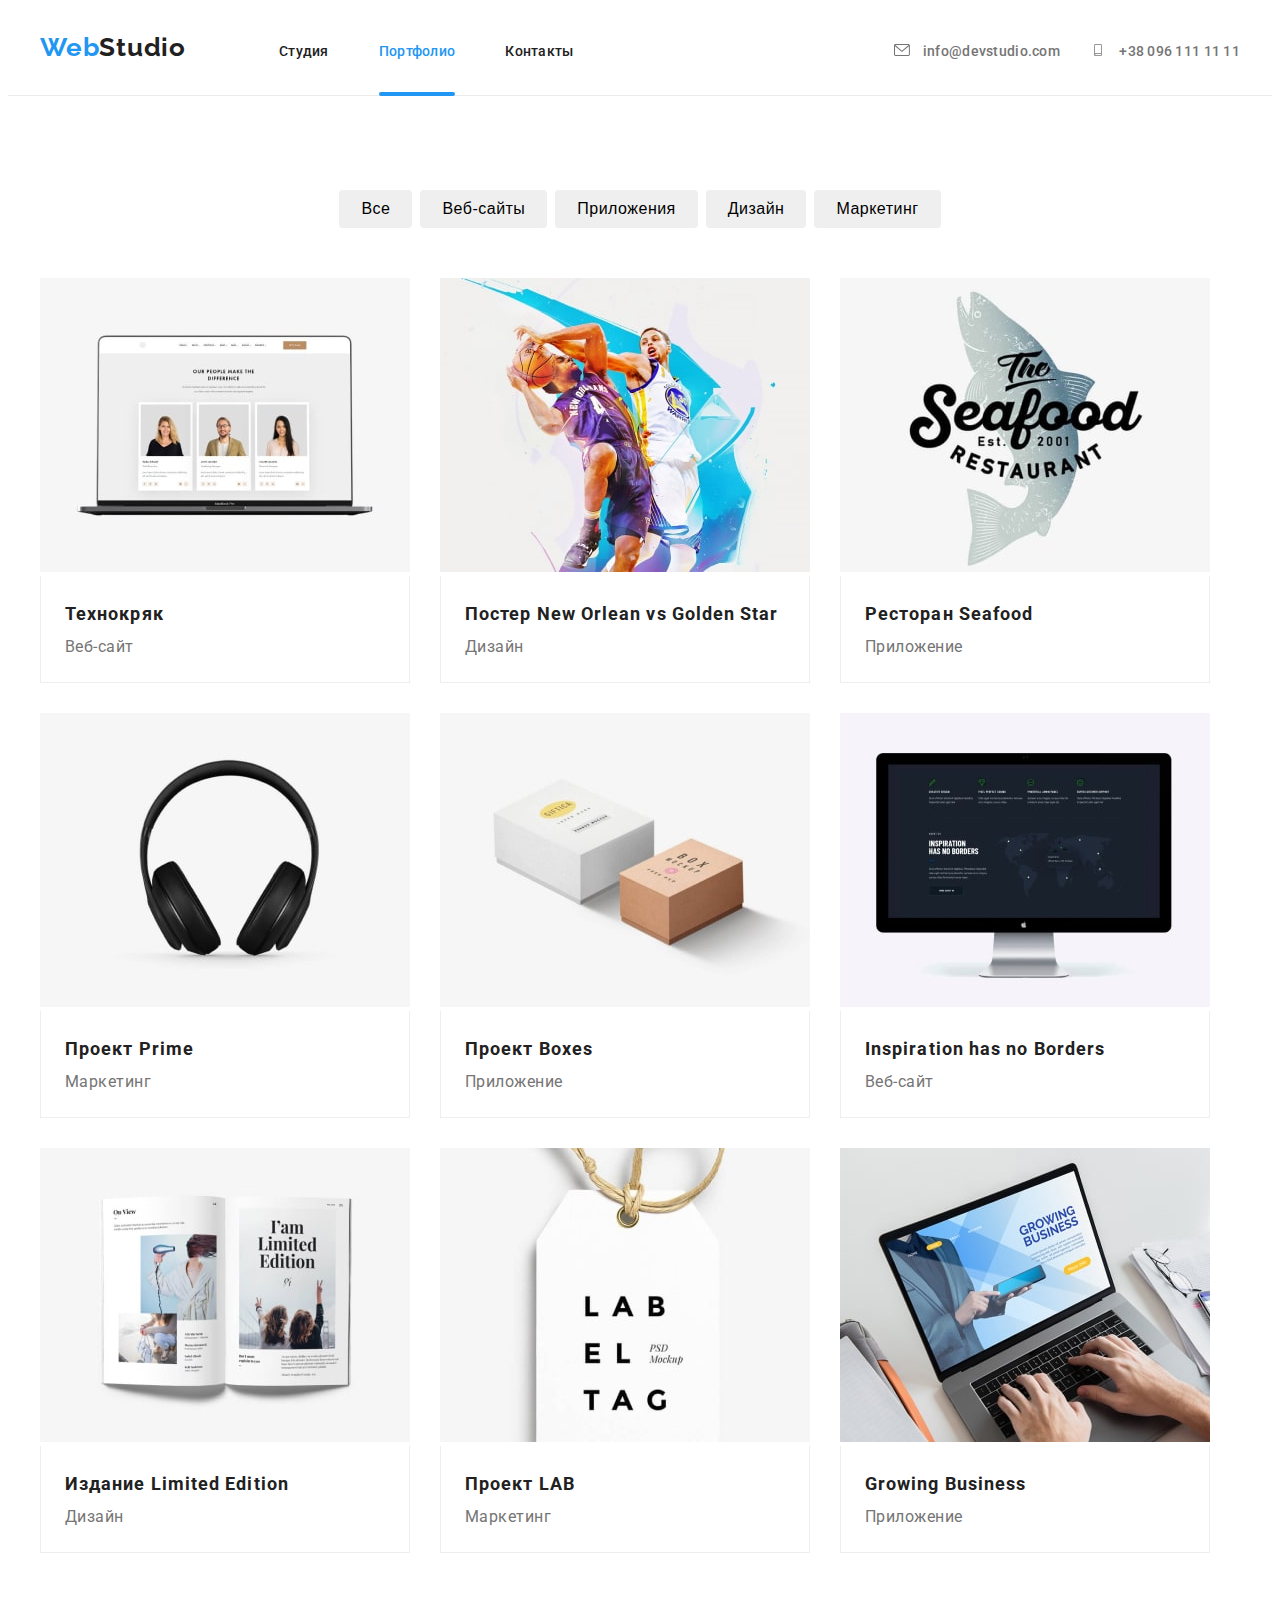
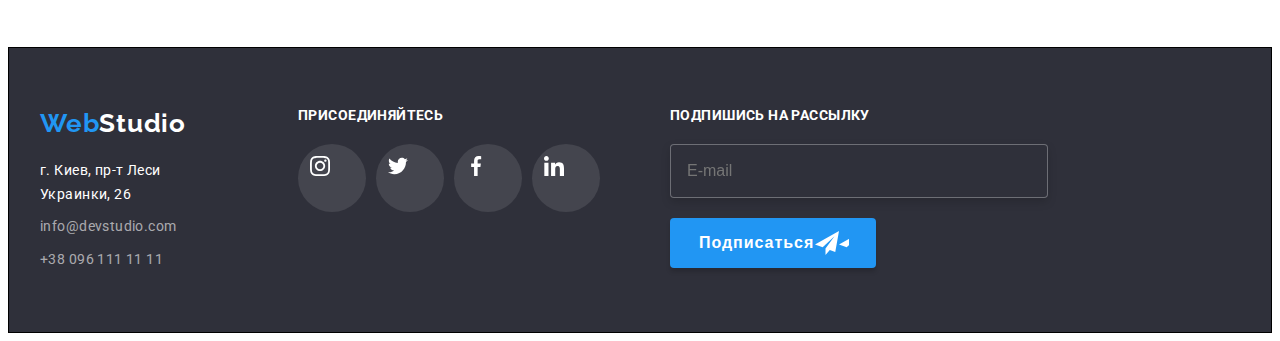
==== commit 63872e66: "Fixed portfolio adapt" ====
--- a/portfolio.html
+++ b/portfolio.html
@@ -168,13 +168,13 @@
                 <div class="portfolio__wrap">
                   <img
                     scrset="./images/portfolio/img1-tablet-1x.jpg 354w,
-                ./images/portfolio/img1-tablet-1x.jpg 370w,  
-                ./images/portfolio/img1-tablet-1x.jpg 450w,
+                ./images/portfolio/img1-desktop-1x.jpg 370w,  
+                ./images/portfolio/img1-mob-1x.jpg 450w,
                 ./images/portfolio/img1-tablet-2x.jpg 708w,
-                ./images/portfolio/img1-tablet-2x.jpg 740w,  
-                ./images/portfolio/img1-tablet-2x.jpg 950w,"
-                    sizes="(min-width:1200px) 370w, (min-width:768px) 354w, (min-width:450px) 450w, 100vw"
-                    src="./images/portfolio/img1-tablet-1x.jpg"
+                ./images/portfolio/img1-desktop-2x.jpg 740w,  
+                ./images/portfolio/img1-mob-2x.jpg 950w,"
+                    sizes="(min-width:768px) 354px, (min-width:1200px) 370px , (min-width:450px) 450px, 100vw"
+                    src="./images/portfolio/img1-desktop-1x.jpg"
                     alt="Технокряк"
                   />
 
@@ -195,13 +195,13 @@
                 <div class="portfolio__wrap">
                   <img
                     scrset="./images/portfolio/img2-tablet-1x.jpg 354w,
-                ./images/portfolio/img2-tablet-1x.jpg 370w,  
-                ./images/portfolio/img2-tablet-1x.jpg 450w,
+                ./images/portfolio/img2-desktop-1x.jpg 370w,  
+                ./images/portfolio/img2-mob-1x.jpg 450w,
                 ./images/portfolio/img2-tablet-2x.jpg 708w,
-                ./images/portfolio/img2-tablet-2x.jpg 740w,  
-                ./images/portfolio/img2-tablet-2x.jpg 950w,"
-                    sizes="(min-width:1200px) 370w, (min-width:768px) 354w, (min-width:450px) 450w, 100vw"
-                    src="./images/portfolio/img2-tablet-1x.jpg"
+                ./images/portfolio/img2-decktop-2x.jpg 740w,  
+                ./images/portfolio/img2-mob-2x.jpg 950w,"
+                    sizes="(min-width:1200px) 370px, (min-width:768px) 354px, (min-width:450px) 450px, 100vw"
+                    src="./images/portfolio/img2-desktop-1x.jpg"
                     alt="Технокряк"
                   />
 
@@ -224,13 +224,13 @@
                 <div class="portfolio__wrap">
                   <img
                     scrset="./images/portfolio/img3-tablet-1x.jpg 354w,
-                ./images/portfolio/img3-tablet-1x.jpg 370w,  
-                ./images/portfolio/img3-tablet-1x.jpg 450w,
+                ./images/portfolio/img3-desktop-1x.jpg 370w,  
+                ./images/portfolio/img3-mob-1x.jpg 450w,
                 ./images/portfolio/img3-tablet-2x.jpg 708w,
-                ./images/portfolio/img3-tablet-2x.jpg 740w,  
-                ./images/portfolio/img3-tablet-2x.jpg 950w,"
-                    sizes="(min-width:1200px) 370w, (min-width:768px) 354w, (min-width:450px) 450w, 100vw"
-                    src="./images/portfolio/img3-tablet-1x.jpg"
+                ./images/portfolio/img3-desktop-2x.jpg 740w,  
+                ./images/portfolio/img3-mob-2x.jpg 950w,"
+                    sizes="(min-width:1200px) 370px, (min-width:768px) 354px, (min-width:450px) 450px, 100vw"
+                    src="./images/portfolio/img3-desktop-1x.jpg"
                     alt="Технокряк"
                   />
 
@@ -251,13 +251,13 @@
                 <div class="portfolio__wrap">
                   <img
                     scrset="./images/portfolio/img4-tablet-1x.jpg 354w,
-                ./images/portfolio/img4-tablet-1x.jpg 370w,  
-                ./images/portfolio/img4-tablet-1x.jpg 450w,
+                ./images/portfolio/img4-desktop-1x.jpg 370w,  
+                ./images/portfolio/img4-mob-1x.jpg 450w,
                 ./images/portfolio/img4-tablet-2x.jpg 708w,
-                ./images/portfolio/img4-tablet-2x.jpg 740w,  
-                ./images/portfolio/img4-tablet-2x.jpg 950w,"
-                    sizes="(min-width:1200px) 370w, (min-width:768px) 354w, (min-width:450px) 450w, 100vw"
-                    src="./images/portfolio/img4-tablet-1x.jpg"
+                ./images/portfolio/img4-desktop-2x.jpg 740w,  
+                ./images/portfolio/img4-mob-2x.jpg 950w,"
+                    sizes="(min-width:1200px) 370px, (min-width:768px) 354px, (min-width:450px) 450px, 100vw"
+                    src="./images/portfolio/img4-desktop-1x.jpg"
                     alt="Технокряк"
                   />
 
@@ -278,13 +278,13 @@
                 <div class="portfolio__wrap">
                   <img
                     scrset="./images/portfolio/img5-tablet-1x.jpg 354w,
-                ./images/portfolio/img5-tablet-1x.jpg 370w,  
-                ./images/portfolio/img5-tablet-1x.jpg 450w,
+                ./images/portfolio/img5-desktop-1x.jpg 370w,  
+                ./images/portfolio/img5-mob-1x.jpg 450w,
                 ./images/portfolio/img5-tablet-2x.jpg 708w,
-                ./images/portfolio/img5-tablet-2x.jpg 740w,  
-                ./images/portfolio/img5-tablet-2x.jpg 950w,"
-                    sizes="(min-width:1200px) 370w, (min-width:768px) 354w, (min-width:450px) 450w, 100vw"
-                    src="./images/portfolio/img5-tablet-1x.jpg"
+                ./images/portfolio/img5-desktop-2x.jpg 740w,  
+                ./images/portfolio/img5-mob-2x.jpg 950w,"
+                    sizes="(min-width:1200px) 370px, (min-width:768px) 354px, (min-width:450px) 450px, 100vw"
+                    src="./images/portfolio/img5-desktop-1x.jpg"
                     alt="Технокряк"
                   />
 
@@ -305,13 +305,13 @@
                 <div class="portfolio__wrap">
                   <img
                     scrset="./images/portfolio/img6-tablet-1x.jpg 354w,
-                ./images/portfolio/img6-tablet-1x.jpg 370w,  
-                ./images/portfolio/img6-tablet-1x.jpg 450w,
+                ./images/portfolio/img6-desktop-1x.jpg 370w,  
+                ./images/portfolio/img6-mob-1x.jpg 450w,
                 ./images/portfolio/img6-tablet-2x.jpg 708w,
-                ./images/portfolio/img6-tablet-2x.jpg 740w,  
-                ./images/portfolio/img6-tablet-2x.jpg 950w,"
-                    sizes="(min-width:1200px) 370w, (min-width:768px) 354w, (min-width:450px) 450w, 100vw"
-                    src="./images/portfolio/img6-tablet-1x.jpg"
+                ./images/portfolio/img6-desktop-2x.jpg 740w,  
+                ./images/portfolio/img6-mob-2x.jpg 950w,"
+                    sizes="(min-width:1200px) 370px, (min-width:768px) 354px, (min-width:450px) 450px, 100vw"
+                    src="./images/portfolio/img6-desktop-1x.jpg"
                     alt="Технокряк"
                   />
 
@@ -332,13 +332,13 @@
                 <div class="portfolio__wrap">
                   <img
                     scrset="./images/portfolio/img7-tablet-1x.jpg 354w,
-              ./images/portfolio/img7-tablet-1x.jpg 370w,  
-              ./images/portfolio/img7-tablet-1x.jpg 450w,
+              ./images/portfolio/img7-desktop-1x.jpg 370w,  
+              ./images/portfolio/img7-mob-1x.jpg 450w,
               ./images/portfolio/img7-tablet-2x.jpg 708w,
-              ./images/portfolio/img7-tablet-2x.jpg 740w,  
-              ./images/portfolio/img7-tablet-2x.jpg 950w,"
-                    sizes="(min-width:1200px) 370w, (min-width:768px) 354w, (min-width:450px) 450w, 100vw"
-                    src="./images/portfolio/img7-tablet-1x.jpg"
+              ./images/portfolio/img7-desktop-2x.jpg 740w,  
+              ./images/portfolio/img7-mob-2x.jpg 950w,"
+                    sizes="(min-width:1200px) 370px, (min-width:768px) 354px, (min-width:450px) 450px, 100vw"
+                    src="./images/portfolio/img7-desktop-1x.jpg"
                     alt="Технокряк"
                   />
 
@@ -359,13 +359,13 @@
                 <div class="portfolio__wrap">
                   <img
                     scrset="./images/portfolio/img8-tablet-1x.jpg 354w,
-                ./images/portfolio/img8-tablet-1x.jpg 370w,  
-                ./images/portfolio/img8-tablet-1x.jpg 450w,
+                ./images/portfolio/img8-desktop-1x.jpg 370w,  
+                ./images/portfolio/img8-mob-1x.jpg 450w,
                 ./images/portfolio/img8-tablet-2x.jpg 708w,
-                ./images/portfolio/img8-tablet-2x.jpg 740w,  
-                ./images/portfolio/img8-tablet-2x.jpg 950w,"
-                    sizes="(min-width:1200px) 370w, (min-width:768px) 354w, (min-width:450px) 450w, 100vw"
-                    src="./images/portfolio/img8-tablet-1x.jpg"
+                ./images/portfolio/img8-desktop-2x.jpg 740w,  
+                ./images/portfolio/img8-mob-2x.jpg 950w,"
+                    sizes="(min-width:1200px) 370px, (min-width:768px) 354px, (min-width:450px) 450px, 100vw"
+                    src="./images/portfolio/img8-desktop-1x.jpg"
                     alt="Технокряк"
                   />
 
@@ -386,13 +386,13 @@
                 <div class="portfolio__wrap">
                   <img
                     scrset="./images/portfolio/img9-tablet-1x.jpg 354w,
-              ./images/portfolio/img9-tablet-1x.jpg 370w,  
-              ./images/portfolio/img9-tablet-1x.jpg 450w,
+              ./images/portfolio/img9-desktop-1x.jpg 370w,  
+              ./images/portfolio/img9-mob-1x.jpg 450w,
               ./images/portfolio/img9-tablet-2x.jpg 708w,
-              ./images/portfolio/img9-tablet-2x.jpg 740w,  
-              ./images/portfolio/img9-tablet-2x.jpg 950w,"
-                    sizes="(min-width:1200px) 370w, (min-width:768px) 354w, (min-width:450px) 450w, 100vw"
-                    src="./images/portfolio/img9-tablet-1x.jpg"
+              ./images/portfolio/img9-desktop-2x.jpg 740w,  
+              ./images/portfolio/img9-mob-2x.jpg 950w,"
+                    sizes="(min-width:1200px) 370px, (min-width:768px) 354px, (min-width:450px) 450px, 100vw"
+                    src="./images/portfolio/img9-desktop-1x.jpg"
                     alt="Технокряк"
                   />
 
@@ -413,7 +413,7 @@
       </section>
     </main>
 
-    <footer class="bottom section">
+    <footer class="bottom">
       <div class="container">
         <div class="footer__thumb">
           <div class="footer__left">
--- a/css/main.min.css
+++ b/css/main.min.css
@@ -1,2 +1,2 @@
-:root{--primary-text-color: #212121;--secondary-text-color: #757575;--title-text-color: #ffffff;--accent-color: #2196f3;--primary-white-color: #ffffff;--contact-white-color: rgba(255, 255, 255, 0.6);--border-color: #eee;--border-color-black: #000;--border-color-line: #ececec;--border-color-gray: #afb1b8;--background-white-color: #f5f4fa;--background-black-color: #2f303a;--background-blue-color: rgba(33, 150, 243, 0.9)}h1,h2,h3,p,ul{margin:0;padding:0}body{background-color:var(--primary-white-color);color:var(--primary-text-color);font-family:Roboto, sans-serif;box-sizing:border-box}.title{font-style:normal;font-weight:700;font-size:28px;line-height:1.18;text-align:center;letter-spacing:0.03em}@media screen and (min-width: 768px){.title{font-style:normal;font-weight:700;font-size:28px;line-height:1.18;text-align:center;letter-spacing:0.03em}}@media screen and (min-width: 1200px){.title{margin-bottom:50px;font-style:normal;font-weight:700;font-size:36px;line-height:1.17;text-align:center;letter-spacing:0.03em}}.section{padding-top:60px;padding-bottom:60px}@media screen and (min-width: 1200px){.section{padding-top:94px;padding-bottom:94px}}.container{width:100%;margin:0 auto;padding-left:15px;padding-right:15px}@media screen and (min-width: 480px){.container{width:480px}}@media screen and (min-width: 768px){.container{width:768px}}@media screen and (min-width: 1200px){.container{width:1200px}}.logo{font-family:Raleway;font-weight:700;font-size:24px;line-height:1.17;font-style:normal;letter-spacing:0.03em;color:var(--primary-text-color);text-decoration:none}@media screen and (min-width: 1200px){.logo{font-size:26px}}.logo__span{color:var(--accent-color)}.logo__span-black{color:var(--primary-text-color)}.logo__span-white{color:var(--title-text-color)}.menu__button{display:inline-flex;margin:0;padding:0;border:none;background-color:transparent;cursor:pointer;transition:fill 250ms cubic-bezier(0.4, 0, 0.2, 1)}.menu__button:focus{fill:var(--accent-color)}.menu__button.is-open{position:fixed;z-index:12;top:10px;right:15px;fill:var(--primary-text-color)}@media screen and (min-width: 768px){.menu__button{display:none}}.menu__button .icon-cross{display:none}.menu__button.is-open .icon-cross{display:block}.menu__button.is-open .icon-menu{display:none}.menu__mobile{display:none;position:fixed;top:0;left:0;width:100%;height:100%;background-color:#fff;z-index:-1}.menu__mobile.is-open{display:block;z-index:10}.icon-cross{width:40px;height:40px}.menu__mobile-list{list-style:none}@media screen and (max-width: 768px){.menu__mobile-list{position:absolute;top:48px;left:40px}}@media screen and (min-width: 768px){.menu__mobile-list{display:none}}.menu-list{list-style:none;display:none}@media screen and (min-width: 768px){.menu-list{display:flex}}@media screen and (min-width: 1200px){.menu-list{margin-right:93px}}@media screen and (max-width: 768px){.menu__mobile-item:not(:last-child){margin-bottom:32px}}@media screen and (min-width: 768px){.menu-list__item:not(:last-child){margin-right:50px}}.menu__mobile-link{color:var(--primary-text-color);transition:color 250ms cubic-bezier(0.4, 0, 0.2, 1);font-weight:500;font-size:40px;line-height:1.17;font-style:normal;letter-spacing:0.02em;text-decoration:none}.menu__mobile-link:hover,.menu__mobile-link:focus{color:var(--accent-color);outline:none}@media screen and (min-width: 768px){.menu-list__link{position:relative;color:var(--primary-text-color);transition:color 250ms cubic-bezier(0.4, 0, 0.2, 1);font-weight:500;font-size:14px;line-height:1.14;font-style:normal;letter-spacing:0.02em;text-decoration:none}}.menu__contact{display:block;position:absolute;bottom:48px;left:40px}@media screen and (min-width: 768px){.menu__contact{display:none}}.menu__contact-list{list-style:none;display:flex;flex-direction:column;margin-bottom:64px}.menu__contact-link{color:var(--accent-color);transition:color 250ms cubic-bezier(0.4, 0, 0.2, 1);font-weight:500;line-height:1.17;font-style:normal;letter-spacing:0.02em;text-decoration:none}.menu__contact-link:hover,.menu__contact-link:focus{color:var(--accent-color);outline:none}.menu__contact-icon{fill:var(--secondary-text-color);margin-right:10px}.contact-link:hover .menu__contact-icon,.contact-link:focus .menu__contact-icon{fill:var(--accent-color)}.menu__social-list{list-style:none;display:flex;flex-wrap:wrap}.menu__social-item{display:flex}.menu__social-item:not(:last-child):after{display:block;content:"";width:1px;height:100%;background-color:rgba(33,33,33,0.2);margin:0px 10px}.menu__social-link{text-decoration:none;color:var(--accent-color);font-style:normal;font-weight:500;font-size:18px;line-height:1.22;letter-spacing:0.02em}.tel{font-style:normal;font-weight:500;font-size:34px;line-height:40px;letter-spacing:0.02em;margin-bottom:32px}.mail a{color:var(--secondary-text-color);font-style:normal;font-weight:500;font-size:24px;line-height:1.17;letter-spacing:0.02em}.active{color:var(--accent-color)}@media screen and (min-width: 768px){.active::after{position:absolute;content:"";bottom:-44px;left:0;width:100%;height:4px;background-color:var(--accent-color);border-radius:2px;transition:opacity 250ms cubic-bezier(0.4, 0, 0.2, 1)}}@media screen and (min-width: 1200px){.active::after{bottom:-37px}}.contact{display:none}@media screen and (min-width: 768px){.contact{display:flex}}@media screen and (min-width: 1200px){.contact{display:inline-block}}.contact-list{list-style:none}@media screen and (min-width: 1200px){.contact-list{display:flex;margin-bottom:0}}@media screen and (min-width: 768px){.contact-list__link{color:var(--secondary-text-color);transition:color 250ms cubic-bezier(0.4, 0, 0.2, 1);font-weight:500;font-size:12px;line-height:1.17;font-style:normal;letter-spacing:0.02em;text-decoration:none}.contact-list__link:hover,.contact-list__link:focus{color:var(--accent-color);outline:none}}@media screen and (min-width: 1200px){.contact-list__link{font-size:14px}}@media screen and (min-width: 768px){.contact-list__item{margin-right:0}.contact-list__item:not(:last-child){margin-bottom:10px}}@media screen and (min-width: 1200px){.contact-list__item:not(:last-child){margin-right:30px}}.contact-list__icon{fill:var(--secondary-text-color);margin-right:10px}.contact-list__link:hover .contact-list__icon,.contact-list__link:focus .contact-list__icon{fill:var(--accent-color)}.team__list-icon{list-style:none;display:flex;justify-content:space-between;width:206px;margin-top:16px;margin-left:auto;margin-right:auto}.team__item-link{display:inline-block;width:44px;height:44px;padding:12px;transition:background-color 250ms cubic-bezier(0.4, 0, 0.2, 1),fill 250ms cubic-bezier(0.4, 0, 0.2, 1)}.team__item-link:hover,.team__item-link:focus{background-color:var(--accent-color);border-radius:50px;outline:none}.team__item-svg{height:20px;width:20px;fill:var(--border-color-gray);transition:fill 250ms cubic-bezier(0.4, 0, 0.2, 1)}.team__item-link:hover .team__item-svg,:focus .team__item-svg{fill:var(--primary-white-color)}.btn{font-style:normal;font-weight:700;font-size:16px;line-height:1.9;letter-spacing:0.06em;color:var(--primary-white-color);background-color:var(--accent-color);cursor:pointer}.button-active{margin-top:30px;padding:10px 32px}.backdrop{position:fixed;top:0;left:0;width:100%;height:100%;background-color:rgba(0,0,0,0.2);opacity:1;transform:scale(1);transition:opacity 250ms cubic-bezier(0.4, 0, 0.2, 1),transform 250ms cubic-bezier(0.4, 0, 0.2, 1)}.backdrop.is-hidden{opacity:0;pointer-events:none;transform:scale(2)}.modal{position:absolute;top:50%;left:50%;transform:translate(-50%, -50%);min-height:300px;min-width:300px;padding:15px;background-color:#fff;padding:40px}@media screen and (min-width: 480px){.modal{min-width:450px}}@media screen and (min-width: 768px){.modal{min-width:400px}}.modal-form__close-btn{position:absolute;top:0;right:0;margin:8px;width:30px;height:30px;border-radius:50%;border:1px solid rgba(0,0,0,0.1);background-color:var(--primary-white-color);cursor:pointer;transition:fill 250ms cubic-bezier(0.4, 0, 0.2, 1)}.modal-form__close-btn:hover{fill:var(--accent-color)}.modal-form__field :not(:last-child){margin-bottom:10px}.modal__title{font-style:normal;font-weight:700;font-size:14px;line-height:1.15;text-align:center;letter-spacing:0.03em;color:var(--primary-text-color);margin-bottom:12px}@media screen and (min-width: 480px){.modal__title{font-size:20px}}.modal-form__label{font-style:normal;font-weight:400;font-size:12px;line-height:1.17;letter-spacing:0.01em;margin-bottom:4px;color:var(--secondary-text-color);display:flex;align-items:start}.modal-form__input{width:100%;height:40px;background-color:transparent;border:1px solid rgba(33,33,33,0.2);border-radius:4px;outline:none;padding-left:42px;transition:border-color 250ms cubic-bezier(0.4, 0, 0.2, 1),fill 250ms cubic-bezier(0.4, 0, 0.2, 1)}.modal-form__input:focus{border-color:var(--accent-color)}.modal-form__input:focus+.modal-form__icon{fill:var(--accent-color)}.modal-form__text{width:100%;height:120px;background-color:transparent;border:1px solid rgba(33,33,33,0.2);border-radius:5px;padding:10px 20px;resize:none;color:var(--primary-text-color)}.modal-form__text::placeholder{font-style:normal;font-weight:normal;font-size:12px;line-height:1.2;letter-spacing:0.01em;color:rgba(117,117,117,0.5)}.modal-form__text:focus{border-color:var(--accent-color)}.modal-form__icon{position:absolute;top:50%;transform:translateY(-50%);left:12px;transition:fill 250ms cubic-bezier(0.4, 0, 0.2, 1)}.modal-form__input-wrap{display:block;position:relative}.modal-form__check-text{font-style:normal;font-weight:400;font-size:12px;line-height:1.7;letter-spacing:0.03em;color:var(--secondary-text-color);display:flex;align-items:center;justify-content:center}@media screen and (min-width: 1200px){.modal-form__check-text{font-size:14px}}.modal-form__check-link{color:var(--accent-color)}.modal-form__check-text span{width:15px;height:15px;border-radius:2px;border:1px solid var(--background-black-color);display:flex;margin-right:5px;align-items:center;justify-content:center}.modal-form__icon-check{fill:var(--primary-white-color)}.modal-form__input-check:checked+.modal-form__check-text span{background-color:var(--accent-color);border:none}.visually-hidden{position:absolute;white-space:nowrap;width:1px;height:1px;overflow:hidden;border:0px;padding:0;clip:rect(0 0 0 0);clip-path:inset(50%);margin:-1px}.modal-form__btn{font-style:normal;font-weight:700;font-size:16px;line-height:1.9;text-align:center;letter-spacing:0.06em;color:#ffffff;width:200px;height:50px;background:#188ce8;box-shadow:0px 4px 4px rgba(0,0,0,0.15);border-radius:4px;border:none;outline:none;margin-top:30px;cursor:pointer}.header{padding-top:16px;padding-bottom:16px}@media screen and (min-width: 768px){.header{padding-top:26px;padding-bottom:26px}}@media screen and (min-width: 1200px){.header{padding-top:24px;padding-bottom:25px}}@media screen and (min-width: 768px){.header__info{display:flex;justify-content:space-between;align-items:center}}@media screen and (min-width: 1200px){.header__info{align-items:baseline}}.header__top-info{display:flex;justify-content:space-between;align-items:center}@media screen and (min-width: 1200px){.header__top-info{display:inline-block}}.heading__title{margin:0 auto;font-style:normal;font-weight:900;font-size:26px;line-height:1.62;letter-spacing:0.06em;text-transform:uppercase;color:var(--title-text-color)}@media screen and (min-width: 768px){.heading__title{width:360px}}@media screen and (min-width: 1200px){.heading__title{width:696px;font-size:44px;line-height:1.36}}.heading{text-align:center;padding-top:200px;padding-bottom:200px;background-image:linear-gradient(to right, rgba(47,48,58,0.4), rgba(47,48,58,0.4)),url(../images/hero/overlay-mob-1x-min.jpg);margin:0 auto;max-width:1600px;height:600px;background-size:cover;background-repeat:no-repeat;background-position:center}@media (min-device-pixel-ratio: 2), (-webkit-min-device-pixel-ratio: 2), (min-resolution: 192dpi), (min-resolution: 2dppx){.heading{background-image:linear-gradient(to right, rgba(47,48,58,0.4), rgba(47,48,58,0.4)),url(../images/hero/overlay-mob-2x-min.jpg)}}@media screen and (min-width: 768px){.heading{background-image:linear-gradient(to right, rgba(47,48,58,0.4), rgba(47,48,58,0.4)),url(../images/hero/overlay-tablet-1x-min.jpg);background-image:linear-gradient(to right, rgba(47,48,58,0.4), rgba(47,48,58,0.4)),url(../images/hero/overlay-tablet-2x-min.jpg)}}@media screen and (min-width: 1200px){.heading{background-image:linear-gradient(to right, rgba(47,48,58,0.4), rgba(47,48,58,0.4)),url(../images/hero/overlay-desktop-1x-min.jpg);background-image:linear-gradient(to right, rgba(47,48,58,0.4), rgba(47,48,58,0.4)),url(../images/hero/overlay-desktop-2x-min.jpg)}}.content{padding-top:60px;padding-bottom:60px}.content-list{margin-bottom:-30px}@media screen and (min-width: 768px){.content-list{display:flex;flex-wrap:wrap}}@media screen and (min-width: 1200px){.content-list{display:flex}}.content-list__item{list-style:none;margin-bottom:30px}@media screen and (min-width: 768px){.content-list__item{width:354px}.content-list__item:nth-child(odd){margin-right:30px}}@media screen and (min-width: 1200px){.content-list__item:not(:last-child){margin-right:30px}}@media screen and (min-width: 1200px){.content-list__item{width:270px}}@media screen and (min-width: 1200px){.content-list__item{margin-bottom:0}}.content-list__item:nth-child(1):before{background-image:url(../images/antenna.svg)}.content-list__item:nth-child(2):before{background-image:url(../images/clock.svg)}.content-list__item:nth-child(3):before{background-image:url(../images/diagram.svg)}.content-list__item:nth-child(4):before{background-image:url(../images/astronaut.svg)}.content-list__item:before{display:block;content:"";height:120px;background-color:var(--background-white-color);background-position:center;background-size:70px 70px;background-repeat:no-repeat}.content-list__text{margin-top:30px;padding-bottom:10px;font-style:normal;font-weight:700;font-size:14px;line-height:1.14;letter-spacing:0.03em;text-transform:uppercase;text-align:center}@media screen and (min-width: 768px){.content-list__text{text-align:left}}.content-list__description{color:var(--secondary-text-color);font-size:14px;line-height:1.7;letter-spacing:0.03em;font-weight:400}.gallery{display:none}@media screen and (min-width: 1200px){.gallery{display:block}}@media screen and (min-width: 1200px){.gallery-list{display:flex;justify-content:space-between}}@media screen and (min-width: 1200px){.gallery-list__item{list-style:none;position:relative}}@media screen and (min-width: 1200px){.gallery-list__item>img{display:block}}@media screen and (min-width: 1200px){.gallery-list__item:not(:last-child){margin-right:30px}}@media screen and (min-width: 1200px){.gallery-list__text{position:absolute;bottom:0;left:0;width:100%;height:70px;display:flex;justify-content:center;align-items:center;background-color:rgba(47,48,58,0.8)}}@media screen and (min-width: 1200px){.gallery-list__description{font-style:normal;font-weight:700;font-size:14px;line-height:1.14;letter-spacing:0.03em;text-transform:uppercase;color:var(--primary-white-color)}}.team{background-color:var(--background-white-color)}@media screen and (min-width: 768px){.team__cards{display:flex;flex-wrap:wrap}}@media screen and (min-width: 1200px){.team__cards{display:flex}}.team__card{margin-top:30px;padding-bottom:24px;width:100%;box-shadow:0px 1px 3px rgba(0,0,0,0.12),0px 1px 1px rgba(0,0,0,0.14),0px 2px 1px rgba(0,0,0,0.2);border-radius:0px 0px 4px 4px;background-color:var(--primary-white-color)}.team__card>img{width:100%}@media screen and (min-width: 768px){.team__card{width:354px}.team__card:nth-child(odd){margin-right:30px}}@media screen and (min-width: 1200px){.team__card{width:270px;margin-right:30px;box-shadow:0px 1px 3px rgba(0,0,0,0.12),0px 1px 1px rgba(0,0,0,0.14),0px 2px 1px rgba(0,0,0,0.2);border-radius:0px 0px 4px 4px;background-color:var(--primary-white-color)}.team__card:last-child{margin-right:0}}.team-card__text{padding-top:30px}.team-card__name{margin-bottom:10px;font-style:normal;font-weight:500;font-size:16px;line-height:1.19;text-align:center;letter-spacing:0.03em}.team-card__description{color:var(--secondary-text-color);font-size:16px;line-height:1.19;font-weight:400;text-align:center;letter-spacing:0.03em}.clients__title{margin-bottom:30px;width:100%}.clients-list{list-style:none}@media screen and (min-width: 480px){.clients-list{display:flex;flex-wrap:wrap;justify-content:center}}@media screen and (min-width: 1200px){.clients-list{display:flex;justify-content:center}}.clients-list__item{margin-top:30px}@media screen and (min-width: 480px){.clients-list__item{width:210px}.clients-list__item:nth-child(odd){margin-right:30px}}@media screen and (min-width: 768px){.clients-list__item:nth-child(odd){margin-right:0}.clients-list__item:not(:nth-child(3n)){margin-right:30px}}@media screen and (min-width: 1200px){.clients-list__item{width:170px;margin-top:0}.clients-list__item:not(:last-child){margin-right:30px}}.clients-list__link{border:1px solid var(--border-color-gray);border-radius:4px;display:flex;padding:16px 52px;justify-content:center}.clients-list__link:hover,.clients-list__link:focus{border:1px solid var(--accent-color);outline:none}@media screen and (min-width: 480px){.clients-list__link{padding:16px 52px}}@media screen and (min-width: 1200px){.clients-list__link{padding:16px 32px;transition:fill 250ms cubic-bezier(0.4, 0, 0.2, 1)}}.clients-list__icon{width:106px;height:60px;fill:var(--border-color-gray)}.clients-list__link:hover .clients-list__icon,:focus .clients-list__icon{fill:var(--accent-color)}.bottom{background-color:var(--background-black-color);border:1px solid var(--border-color-black);text-align:center}@media screen and (min-width: 1200px){.bottom{text-align:start}}@media screen and (min-width: 768px){.footer__thumb{display:flex;flex-wrap:wrap;justify-content:center}}@media screen and (min-width: 1200px){.footer__thumb{display:flex;flex-wrap:nowrap;justify-content:center;align-items:baseline}}@media screen and (min-width: 768px){.footer__icon{width:50%;align-self:start}}@media screen and (min-width: 768px){.footer__left{width:50%;align-self:start}}@media screen and (min-width: 1200px){.footer__left{margin-right:70px}}.footer__bottom-text{color:var(--title-text-color);font-style:normal;font-size:14px;line-height:1.7;letter-spacing:0.03em;margin-top:20px}@media screen and (min-width: 1200px){.footer__bottom-link{display:flex;flex-direction:column}}.footer__contact-link{margin-top:9px;display:block;font-style:normal;font-weight:400;font-size:14px;line-height:1.7;text-decoration:none;color:var(--contact-white-color);letter-spacing:0.03em;transition:color 250ms cubic-bezier(0.4, 0, 0.2, 1)}@media screen and (min-width: 1200px){.footer__contact-link:hover,.footer__contact-link:focus{color:var(--accent-color);outline:none}}.footer__list-icon{list-style:none;display:flex;justify-content:center}.footer__link-icon{width:44px;height:44px;padding:12px;background-color:rgba(255,255,255,0.1);border-radius:50%;display:flex;transition:background-color 250ms cubic-bezier(0.4, 0, 0.2, 1)}@media screen and (min-width: 1200px){.footer__link-icon:hover,.footer__link-icon:focus{background-color:var(--accent-color);outline:none}}.footer__item-icon:not(:last-child){margin-right:10px}.footer__icon-svg{height:20px;width:20px;fill:var(--primary-white-color);justify-content:center;align-items:center}.footer__link-icon{fill:var(--primary-white-color)}.footer__icon-invent{margin-top:60px;margin-bottom:20px;font-style:normal;font-weight:700;font-size:14px;line-height:1.14;letter-spacing:0.03em;text-transform:uppercase;color:var(--primary-white-color)}@media screen and (min-width: 768px){.footer__icon-invent{margin-top:0}}@media screen and (min-width: 768px){.footer__right{margin-top:60px}}@media screen and (min-width: 1200px){.footer__right{margin-left:70px;margin-top:0}}@media screen and (min-width: 1200px){.footer__form-block{display:flex;align-items:baseline;width:570px;height:86px}}.footer__form-input{display:inline-block;width:100%;height:50px;background-color:var(--background-black-color);border:1px solid rgba(255,255,255,0.3);border-radius:4px;filter:drop-shadow(0px 4px 4px rgba(0,0,0,0.15));font-weight:400;font-size:16px;line-height:1.25;padding-left:16px}@media screen and (min-width: 1200px){.footer__form-input{width:358px}}.footer__form-btn{margin-top:20px;position:relative;display:inline-block;padding:10px 62px 10px 29px;height:50px;box-shadow:0px 4px 4px rgba(0,0,0,0.15);border-radius:4px;outline:none;border:none;font-style:normal;font-weight:700;font-size:16px;line-height:1.9;letter-spacing:0.06em;color:var(--primary-white-color);background-color:var(--accent-color)}.footer__form-btn::after{display:inline-block;position:absolute;transform:translate(-50%, -50%);top:50%;right:10px;content:"";width:24px;height:24px;background-image:url(../images/icon-send.svg);padding-left:10px}.portfolio__content{border-top:1px solid var(--border-color-line)}.portfolio__list{list-style:none;display:flex;flex-wrap:wrap}.portfolio__list-item{margin-right:30px;margin-bottom:30px;transition:box-shadow 250ms cubic-bezier(0.4, 0, 0.2, 1)}.portfolio__list-item:hover .portfolio__list{transform:translateY(0)}.portfolio__list-item:hover,.portfolio__list-item:focus{box-shadow:0px 1px 1px rgba(0,0,0,0.12),0px 4px 4px rgba(0,0,0,0.06),1px 4px 6px rgba(0,0,0,0.16)}@media screen and (min-width: 768px){.portfolio__list-item{margin-right:0;margin-bottom:30px;display:flex;flex-wrap:wrap;width:354px}.portfolio__list-item:nth-child(2n+1){margin-right:30px}.portfolio__list-item:last-child{margin-bottom:0}}@media screen and (min-width: 1200px){.portfolio__list-item{margin-right:30px}.portfolio__list-item:nth-child(3n){margin-right:0}.portfolio__list-item:hover .portfolio__list-img-text{transform:translateY(0)}.portfolio__list-item:nth-last-child(-n+3){margin-bottom:0px}}.portfolio__list-link{color:var(--primary-text-color);text-decoration:none}.portfolio__list-link:nth-child(-n+3){margin-bottom:30px}@media screen and (min-width: 768px){.portfolio__list-link{display:flex;flex-direction:column}.portfolio__list-link:last-child{margin-bottom:0}}@media screen and (min-width: 1200px){.portfolio__list-link:nth-child(3n){margin-right:0}}.portfolio__list-img{display:block}.portfolio__list-img-text{position:absolute;top:0;left:0;font-style:normal;font-weight:400;font-size:18px;line-height:1.56;letter-spacing:0.03em;color:var(--primary-white-color);background-color:var(--background-blue-color);padding:63px 24px;height:100%;transform:translateY(100%);transition:transform 250ms cubic-bezier(0.4, 0, 0.2, 1)}.portfolio__wrap{position:relative;overflow:hidden}.portfolio__text{padding:20px 24px;border-left-width:1px;border-left-style:solid;border-left-color:var(--border-color);border-bottom-width:1px;border-bottom-style:solid;border-bottom-color:var(--border-color);border-right-width:1px;border-right-style:solid;border-right-color:var(--border-color)}@media screen and (min-width: 768px){.portfolio__text{flex-grow:1}}.portfolio__title{font-style:normal;font-weight:700;font-size:18px;line-height:2;letter-spacing:0.06em}.portfolio__description{color:var(--secondary-text-color);font-size:16px;line-height:1.88;letter-spacing:0.03em}.filter__list{list-style:none;display:flex;flex-wrap:wrap;margin-bottom:40px}@media screen and (min-width: 768px){.filter__list{justify-content:center;flex-wrap:nowrap;margin-bottom:30px}}.filter__list-link{transition:box-shadow 250ms cubic-bezier(0.4, 0, 0.2, 1),background-color 250ms cubic-bezier(0.4, 0, 0.2, 1)}.filter__list-link:nth-child(-n+3){margin-bottom:15px}@media screen and (min-width: 768px){.filter__list-link{margin-bottom:0}}.filter__list-link:hover,.filter__list-link:focus{background-color:var(--accent-color);box-shadow:0px 3px 1px rgba(0,0,0,0.1),0px 1px 2px rgba(0,0,0,0.08),0px 2px 2px rgba(0,0,0,0.12);border-radius:4px}.filter__list-link:not(:last-child){margin-right:8px}@media screen and (min-width: 1200px){.filter__list-link:nth-child(-n+3){margin-bottom:0}}.filter__list-button{font-style:normal;font-weight:500;font-size:16px;line-height:1.63;letter-spacing:0.03em;cursor:pointer;padding:6px 22px;border:none;border-radius:4px;transition:color 250ms cubic-bezier(0.4, 0, 0.2, 1),background-color 250ms cubic-bezier(0.4, 0, 0.2, 1)}.filter__list-button:hover,.filter__list-button:focus{color:var(--primary-white-color);background-color:var(--accent-color);outline:none}
+:root{--primary-text-color: #212121;--secondary-text-color: #757575;--title-text-color: #ffffff;--accent-color: #2196f3;--primary-white-color: #ffffff;--contact-white-color: rgba(255, 255, 255, 0.6);--border-color: #eee;--border-color-black: #000;--border-color-line: #ececec;--border-color-gray: #afb1b8;--background-white-color: #f5f4fa;--background-black-color: #2f303a;--background-blue-color: rgba(33, 150, 243, 0.9)}h1,h2,h3,p,ul{margin:0;padding:0}body{background-color:var(--primary-white-color);color:var(--primary-text-color);font-family:Roboto, sans-serif;box-sizing:border-box}.title{font-style:normal;font-weight:700;font-size:28px;line-height:1.18;text-align:center;letter-spacing:0.03em}@media screen and (min-width: 768px){.title{font-style:normal;font-weight:700;font-size:28px;line-height:1.18;text-align:center;letter-spacing:0.03em}}@media screen and (min-width: 1200px){.title{margin-bottom:50px;font-style:normal;font-weight:700;font-size:36px;line-height:1.17;text-align:center;letter-spacing:0.03em}}.section{padding-top:60px;padding-bottom:60px}@media screen and (min-width: 1200px){.section{padding-top:94px;padding-bottom:94px}}.container{width:100%;margin:0 auto;padding-left:15px;padding-right:15px}@media screen and (min-width: 480px){.container{width:480px}}@media screen and (min-width: 768px){.container{width:768px}}@media screen and (min-width: 1200px){.container{width:1200px}}.logo{font-family:Raleway;font-weight:700;font-size:24px;line-height:1.17;font-style:normal;letter-spacing:0.03em;color:var(--primary-text-color);text-decoration:none}@media screen and (min-width: 1200px){.logo{font-size:26px}}.logo__span{color:var(--accent-color)}.logo__span-black{color:var(--primary-text-color)}.logo__span-white{color:var(--title-text-color)}.menu__button{display:inline-flex;margin:0;padding:0;border:none;background-color:transparent;cursor:pointer;transition:fill 250ms cubic-bezier(0.4, 0, 0.2, 1)}.menu__button:focus{fill:var(--accent-color)}.menu__button.is-open{position:fixed;z-index:12;top:10px;right:15px;fill:var(--primary-text-color)}@media screen and (min-width: 768px){.menu__button{display:none}}.menu__button .icon-cross{display:none}.menu__button.is-open .icon-cross{display:block}.menu__button.is-open .icon-menu{display:none}.menu__mobile{display:none;position:fixed;top:0;left:0;width:100%;height:100%;background-color:#fff;z-index:-1}.menu__mobile.is-open{display:block;z-index:10}.icon-cross{width:40px;height:40px}.menu__mobile-list{list-style:none}@media screen and (max-width: 768px){.menu__mobile-list{position:absolute;top:48px;left:40px}}@media screen and (min-width: 768px){.menu__mobile-list{display:none}}.menu-list{list-style:none;display:none}@media screen and (min-width: 768px){.menu-list{display:flex}}@media screen and (min-width: 1200px){.menu-list{margin-left:93px}}@media screen and (max-width: 768px){.menu__mobile-item:not(:last-child){margin-bottom:32px}}@media screen and (min-width: 768px){.menu-list__item:not(:last-child){margin-right:50px}}.menu__mobile-link{color:var(--primary-text-color);transition:color 250ms cubic-bezier(0.4, 0, 0.2, 1);font-weight:500;font-size:40px;line-height:1.17;font-style:normal;letter-spacing:0.02em;text-decoration:none}.menu__mobile-link:hover,.menu__mobile-link:focus{color:var(--accent-color);outline:none}@media screen and (min-width: 768px){.menu-list__link{position:relative;color:var(--primary-text-color);transition:color 250ms cubic-bezier(0.4, 0, 0.2, 1);font-weight:500;font-size:14px;line-height:1.14;font-style:normal;letter-spacing:0.02em;text-decoration:none}}.menu__contact{display:block;position:absolute;bottom:48px;left:40px}@media screen and (min-width: 768px){.menu__contact{display:none}}.menu__contact-list{list-style:none;display:flex;flex-direction:column;margin-bottom:64px}.menu__contact-link{color:var(--accent-color);transition:color 250ms cubic-bezier(0.4, 0, 0.2, 1);font-weight:500;line-height:1.17;font-style:normal;letter-spacing:0.02em;text-decoration:none}.menu__contact-link:hover,.menu__contact-link:focus{color:var(--accent-color);outline:none}.menu__contact-icon{fill:var(--secondary-text-color);margin-right:10px}.contact-link:hover .menu__contact-icon,.contact-link:focus .menu__contact-icon{fill:var(--accent-color)}.menu__social-list{list-style:none;display:flex;flex-wrap:wrap}.menu__social-item{display:flex}.menu__social-item:not(:last-child):after{display:block;content:"";width:1px;height:100%;background-color:rgba(33,33,33,0.2);margin:0px 10px}.menu__social-link{text-decoration:none;color:var(--accent-color);font-style:normal;font-weight:500;font-size:18px;line-height:1.22;letter-spacing:0.02em}.tel{font-style:normal;font-weight:500;font-size:34px;line-height:40px;letter-spacing:0.02em;margin-bottom:32px}.mail a{color:var(--secondary-text-color);font-style:normal;font-weight:500;font-size:24px;line-height:1.17;letter-spacing:0.02em}.active{color:var(--accent-color)}@media screen and (min-width: 768px){.active::after{position:absolute;content:"";bottom:-44px;left:0;width:100%;height:4px;background-color:var(--accent-color);border-radius:2px;transition:opacity 250ms cubic-bezier(0.4, 0, 0.2, 1)}}@media screen and (min-width: 1200px){.active::after{bottom:-37px}}.contact{display:none}@media screen and (min-width: 768px){.contact{display:flex}}@media screen and (min-width: 1200px){.contact{display:inline-block;margin-left:auto}}.contact-list{list-style:none}@media screen and (min-width: 1200px){.contact-list{display:flex;margin-bottom:0}}@media screen and (min-width: 768px){.contact-list__link{color:var(--secondary-text-color);transition:color 250ms cubic-bezier(0.4, 0, 0.2, 1);font-weight:500;font-size:12px;line-height:1.17;font-style:normal;letter-spacing:0.02em;text-decoration:none}.contact-list__link:hover,.contact-list__link:focus{color:var(--accent-color);outline:none}}@media screen and (min-width: 1200px){.contact-list__link{font-size:14px}}@media screen and (min-width: 768px){.contact-list__item{margin-right:0}.contact-list__item:not(:last-child){margin-bottom:10px}}@media screen and (min-width: 1200px){.contact-list__item:not(:last-child){margin-right:30px}}.contact-list__icon{fill:var(--secondary-text-color);margin-right:10px}.contact-list__link:hover .contact-list__icon,.contact-list__link:focus .contact-list__icon{fill:var(--accent-color)}.team__list-icon{list-style:none;display:flex;justify-content:space-between;width:206px;margin-top:16px;margin-left:auto;margin-right:auto}.team__item-link{display:inline-block;width:44px;height:44px;padding:12px;transition:background-color 250ms cubic-bezier(0.4, 0, 0.2, 1),fill 250ms cubic-bezier(0.4, 0, 0.2, 1)}.team__item-link:hover,.team__item-link:focus{background-color:var(--accent-color);border-radius:50px;outline:none}.team__item-svg{height:20px;width:20px;fill:var(--border-color-gray);transition:fill 250ms cubic-bezier(0.4, 0, 0.2, 1)}.team__item-link:hover .team__item-svg,:focus .team__item-svg{fill:var(--primary-white-color)}.btn{font-style:normal;font-weight:700;font-size:16px;line-height:1.9;letter-spacing:0.06em;color:var(--primary-white-color);background-color:var(--accent-color);cursor:pointer}.button-active{margin-top:30px;padding:10px 32px}.backdrop{position:fixed;top:0;left:0;width:100%;height:100%;background-color:rgba(0,0,0,0.2);opacity:1;transform:scale(1);transition:opacity 250ms cubic-bezier(0.4, 0, 0.2, 1),transform 250ms cubic-bezier(0.4, 0, 0.2, 1)}.backdrop.is-hidden{opacity:0;pointer-events:none;transform:scale(2)}.modal{position:absolute;top:50%;left:50%;transform:translate(-50%, -50%);min-height:300px;min-width:300px;padding:15px;background-color:#fff;padding:40px}@media screen and (min-width: 480px){.modal{min-width:450px}}@media screen and (min-width: 768px){.modal{min-width:400px}}.modal-form__close-btn{position:absolute;top:0;right:0;margin:8px;width:30px;height:30px;border-radius:50%;border:1px solid rgba(0,0,0,0.1);background-color:var(--primary-white-color);cursor:pointer;transition:fill 250ms cubic-bezier(0.4, 0, 0.2, 1)}.modal-form__close-btn:hover{fill:var(--accent-color)}.modal-form__field :not(:last-child){margin-bottom:10px}.modal__title{font-style:normal;font-weight:700;font-size:14px;line-height:1.15;text-align:center;letter-spacing:0.03em;color:var(--primary-text-color);margin-bottom:12px}@media screen and (min-width: 480px){.modal__title{font-size:20px}}.modal-form__label{font-style:normal;font-weight:400;font-size:12px;line-height:1.17;letter-spacing:0.01em;margin-bottom:4px;color:var(--secondary-text-color);display:flex;align-items:start}.modal-form__input{width:100%;height:40px;background-color:transparent;border:1px solid rgba(33,33,33,0.2);border-radius:4px;outline:none;padding-left:42px;transition:border-color 250ms cubic-bezier(0.4, 0, 0.2, 1),fill 250ms cubic-bezier(0.4, 0, 0.2, 1)}.modal-form__input:focus{border-color:var(--accent-color)}.modal-form__input:focus+.modal-form__icon{fill:var(--accent-color)}.modal-form__text{width:100%;height:120px;background-color:transparent;border:1px solid rgba(33,33,33,0.2);border-radius:5px;padding:10px 20px;resize:none;color:var(--primary-text-color)}.modal-form__text::placeholder{font-style:normal;font-weight:normal;font-size:12px;line-height:1.2;letter-spacing:0.01em;color:rgba(117,117,117,0.5)}.modal-form__text:focus{border-color:var(--accent-color)}.modal-form__icon{position:absolute;top:50%;transform:translateY(-50%);left:12px;transition:fill 250ms cubic-bezier(0.4, 0, 0.2, 1)}.modal-form__input-wrap{display:block;position:relative}.modal-form__check-text{font-style:normal;font-weight:400;font-size:12px;line-height:1.7;letter-spacing:0.03em;color:var(--secondary-text-color);display:flex;align-items:center;justify-content:center}@media screen and (min-width: 1200px){.modal-form__check-text{font-size:14px}}.modal-form__check-link{color:var(--accent-color)}.modal-form__check-text span{width:15px;height:15px;border-radius:2px;border:1px solid var(--background-black-color);display:flex;margin-right:5px;align-items:center;justify-content:center}.modal-form__icon-check{fill:var(--primary-white-color)}.modal-form__input-check:checked+.modal-form__check-text span{background-color:var(--accent-color);border:none}.visually-hidden{position:absolute;white-space:nowrap;width:1px;height:1px;overflow:hidden;border:0px;padding:0;clip:rect(0 0 0 0);clip-path:inset(50%);margin:-1px}.modal-form__btn{font-style:normal;font-weight:700;font-size:16px;line-height:1.9;text-align:center;letter-spacing:0.06em;color:#ffffff;width:200px;height:50px;background:#188ce8;box-shadow:0px 4px 4px rgba(0,0,0,0.15);border-radius:4px;border:none;outline:none;margin-top:30px;cursor:pointer}.header{padding-top:16px;padding-bottom:16px}@media screen and (min-width: 768px){.header{padding-top:26px;padding-bottom:26px}}@media screen and (min-width: 1200px){.header{padding-top:24px;padding-bottom:25px}}@media screen and (min-width: 768px){.header__info{display:flex;justify-content:space-between;align-items:center}}@media screen and (min-width: 1200px){.header__info{align-items:baseline}}.header__top-info{display:flex;justify-content:space-between;align-items:center}@media screen and (min-width: 1200px){.header__top-info{display:inline-block}}.heading__title{margin:0 auto;font-style:normal;font-weight:900;font-size:26px;line-height:1.62;letter-spacing:0.06em;text-transform:uppercase;color:var(--title-text-color)}@media screen and (min-width: 768px){.heading__title{width:360px}}@media screen and (min-width: 1200px){.heading__title{width:696px;font-size:44px;line-height:1.36}}.heading{text-align:center;padding-top:118px;padding-bottom:118px;background-image:linear-gradient(to right, rgba(47,48,58,0.4), rgba(47,48,58,0.4)),url(../images/hero/overlay-mob-1x-min.jpg);margin:0 auto;max-width:1600px;background-size:cover;background-repeat:no-repeat;background-position:center}@media (min-device-pixel-ratio: 2), (-webkit-min-device-pixel-ratio: 2), (min-resolution: 192dpi), (min-resolution: 2dppx){.heading{background-image:linear-gradient(to right, rgba(47,48,58,0.4), rgba(47,48,58,0.4)),url(../images/hero/overlay-mob-2x-min.jpg)}}@media screen and (min-width: 768px){.heading{background-image:linear-gradient(to right, rgba(47,48,58,0.4), rgba(47,48,58,0.4)),url(../images/hero/overlay-tablet-1x-min.jpg);background-image:linear-gradient(to right, rgba(47,48,58,0.4), rgba(47,48,58,0.4)),url(../images/hero/overlay-tablet-2x-min.jpg)}}@media screen and (min-width: 1200px){.heading{padding-top:200px;padding-bottom:200px;background-image:linear-gradient(to right, rgba(47,48,58,0.4), rgba(47,48,58,0.4)),url(../images/hero/overlay-desktop-1x-min.jpg);background-image:linear-gradient(to right, rgba(47,48,58,0.4), rgba(47,48,58,0.4)),url(../images/hero/overlay-desktop-2x-min.jpg)}}.content{padding-top:60px;padding-bottom:60px}@media screen and (min-width: 1200px){.content{padding-top:94px;padding-bottom:94px}}.content-list{margin-bottom:-30px}@media screen and (min-width: 768px){.content-list{display:flex;flex-wrap:wrap}}@media screen and (min-width: 1200px){.content-list{display:flex}}.content-list__item{list-style:none;margin-bottom:30px}@media screen and (min-width: 768px){.content-list__item{width:354px}.content-list__item:nth-child(odd){margin-right:30px}}@media screen and (min-width: 1200px){.content-list__item:not(:last-child){margin-right:30px}}@media screen and (min-width: 1200px){.content-list__item{width:270px}}@media screen and (min-width: 1200px){.content-list__item{margin-bottom:0}}.content-list__item:nth-child(1):before{background-image:url(../images/antenna.svg)}.content-list__item:nth-child(2):before{background-image:url(../images/clock.svg)}.content-list__item:nth-child(3):before{background-image:url(../images/diagram.svg)}.content-list__item:nth-child(4):before{background-image:url(../images/astronaut.svg)}.content-list__item:before{display:block;content:"";height:120px;background-color:var(--background-white-color);background-position:center;background-size:70px 70px;background-repeat:no-repeat}.content-list__text{margin-top:30px;padding-bottom:10px;font-style:normal;font-weight:700;font-size:14px;line-height:1.14;letter-spacing:0.03em;text-transform:uppercase;text-align:center}@media screen and (min-width: 768px){.content-list__text{text-align:left}}.content-list__description{color:var(--secondary-text-color);font-size:14px;line-height:1.7;letter-spacing:0.03em;font-weight:400}.gallery{display:none}@media screen and (min-width: 1200px){.gallery{display:block}}@media screen and (min-width: 1200px){.gallery-list{display:flex;justify-content:space-between}}@media screen and (min-width: 1200px){.gallery-list__item{list-style:none;position:relative}}@media screen and (min-width: 1200px){.gallery-list__item>img{display:block}}@media screen and (min-width: 1200px){.gallery-list__item:not(:last-child){margin-right:30px}}@media screen and (min-width: 1200px){.gallery-list__text{position:absolute;bottom:0;left:0;width:100%;height:70px;display:flex;justify-content:center;align-items:center;background-color:rgba(47,48,58,0.8)}}@media screen and (min-width: 1200px){.gallery-list__description{font-style:normal;font-weight:700;font-size:14px;line-height:1.14;letter-spacing:0.03em;text-transform:uppercase;color:var(--primary-white-color)}}.team{background-color:var(--background-white-color)}@media screen and (min-width: 768px){.team__cards{display:flex;flex-wrap:wrap}}@media screen and (min-width: 1200px){.team__cards{display:flex}}.team__card{margin-top:30px;padding-bottom:24px;width:100%;box-shadow:0px 1px 3px rgba(0,0,0,0.12),0px 1px 1px rgba(0,0,0,0.14),0px 2px 1px rgba(0,0,0,0.2);border-radius:0px 0px 4px 4px;background-color:var(--primary-white-color)}.team__card>img{width:100%}@media screen and (min-width: 768px){.team__card{width:354px}.team__card:nth-child(odd){margin-right:30px}}@media screen and (min-width: 1200px){.team__card{width:270px;margin-right:30px;box-shadow:0px 1px 3px rgba(0,0,0,0.12),0px 1px 1px rgba(0,0,0,0.14),0px 2px 1px rgba(0,0,0,0.2);border-radius:0px 0px 4px 4px;background-color:var(--primary-white-color);margin-top:0}.team__card:last-child{margin-right:0}}.team-card__text{padding-top:30px}.team-card__name{margin-bottom:10px;font-style:normal;font-weight:500;font-size:16px;line-height:1.19;text-align:center;letter-spacing:0.03em}.team-card__description{color:var(--secondary-text-color);font-size:16px;line-height:1.19;font-weight:400;text-align:center;letter-spacing:0.03em}.clients__title{margin-bottom:30px;width:100%}@media screen and (min-width: 1200px){.clients__title{margin-bottom:50px}}.clients-list{list-style:none}@media screen and (min-width: 480px){.clients-list{display:flex;flex-wrap:wrap;justify-content:center}}@media screen and (min-width: 1200px){.clients-list{display:flex;justify-content:center}}.clients-list__item{margin-top:30px}@media screen and (min-width: 480px){.clients-list__item{width:210px}.clients-list__item:nth-child(odd){margin-right:30px}}@media screen and (min-width: 768px){.clients-list__item:nth-child(odd){margin-right:0}.clients-list__item:not(:nth-child(3n)){margin-right:30px}}@media screen and (min-width: 1200px){.clients-list__item{width:170px;margin-top:0}.clients-list__item:not(:last-child){margin-right:30px}}.clients-list__link{border:1px solid var(--border-color-gray);border-radius:4px;display:flex;padding:16px 52px;justify-content:center}.clients-list__link:hover,.clients-list__link:focus{border:1px solid var(--accent-color);outline:none}@media screen and (min-width: 480px){.clients-list__link{padding:16px 52px}}@media screen and (min-width: 1200px){.clients-list__link{padding:16px 32px;transition:fill 250ms cubic-bezier(0.4, 0, 0.2, 1)}}.clients-list__icon{width:106px;height:60px;fill:var(--border-color-gray)}.clients-list__link:hover .clients-list__icon,:focus .clients-list__icon{fill:var(--accent-color)}.bottom{background-color:var(--background-black-color);border:1px solid var(--border-color-black);text-align:center}@media screen and (min-width: 1200px){.bottom{text-align:start;padding-top:60px;padding-bottom:60px}}@media screen and (min-width: 768px){.footer__thumb{display:flex;flex-wrap:wrap;justify-content:center}}@media screen and (min-width: 1200px){.footer__thumb{display:flex;flex-wrap:nowrap;justify-content:center;align-items:baseline}}@media screen and (min-width: 768px){.footer__icon{width:50%;align-self:start}}@media screen and (min-width: 768px){.footer__left{width:50%;align-self:start}}@media screen and (min-width: 1200px){.footer__left{margin-right:70px}}.footer__bottom-text{color:var(--title-text-color);font-style:normal;font-size:14px;line-height:1.7;letter-spacing:0.03em;margin-top:20px}@media screen and (min-width: 1200px){.footer__bottom-link{display:flex;flex-direction:column}}.footer__contact-link{margin-top:9px;display:block;font-style:normal;font-weight:400;font-size:14px;line-height:1.7;text-decoration:none;color:var(--contact-white-color);letter-spacing:0.03em;transition:color 250ms cubic-bezier(0.4, 0, 0.2, 1)}@media screen and (min-width: 1200px){.footer__contact-link:hover,.footer__contact-link:focus{color:var(--accent-color);outline:none}}.footer__list-icon{list-style:none;display:flex;justify-content:center}.footer__link-icon{width:44px;height:44px;padding:12px;background-color:rgba(255,255,255,0.1);border-radius:50%;display:flex;transition:background-color 250ms cubic-bezier(0.4, 0, 0.2, 1)}@media screen and (min-width: 1200px){.footer__link-icon:hover,.footer__link-icon:focus{background-color:var(--accent-color);outline:none}}.footer__item-icon:not(:last-child){margin-right:10px}.footer__icon-svg{height:20px;width:20px;fill:var(--primary-white-color);justify-content:center;align-items:center}.footer__link-icon{fill:var(--primary-white-color)}.footer__icon-invent{margin-top:60px;margin-bottom:20px;font-style:normal;font-weight:700;font-size:14px;line-height:1.14;letter-spacing:0.03em;text-transform:uppercase;color:var(--primary-white-color)}@media screen and (min-width: 768px){.footer__icon-invent{margin-top:0}}@media screen and (min-width: 768px){.footer__right{margin-top:60px}}@media screen and (min-width: 1200px){.footer__right{margin-left:70px;margin-top:0}}@media screen and (min-width: 1200px){.footer__form-block{display:flex;align-items:baseline;width:570px;height:86px}}.footer__form-input{display:inline-block;width:100%;height:50px;background-color:var(--background-black-color);border:1px solid rgba(255,255,255,0.3);border-radius:4px;filter:drop-shadow(0px 4px 4px rgba(0,0,0,0.15));font-weight:400;font-size:16px;line-height:1.25;padding-left:16px}@media screen and (min-width: 1200px){.footer__form-input{width:358px}}.footer__form-btn{margin-top:20px;position:relative;display:inline-block;padding:10px 62px 10px 29px;height:50px;box-shadow:0px 4px 4px rgba(0,0,0,0.15);border-radius:4px;outline:none;border:none;font-style:normal;font-weight:700;font-size:16px;line-height:1.9;letter-spacing:0.06em;color:var(--primary-white-color);background-color:var(--accent-color)}.footer__form-btn::after{display:inline-block;position:absolute;transform:translate(-50%, -50%);top:50%;right:10px;content:"";width:24px;height:24px;background-image:url(../images/icon-send.svg);padding-left:10px}.portfolio__content{border-top:1px solid var(--border-color-line)}.portfolio__list{list-style:none;display:flex;flex-wrap:wrap}.portfolio__list-item{margin-right:30px;margin-bottom:30px;transition:box-shadow 250ms cubic-bezier(0.4, 0, 0.2, 1);width:100%}.portfolio__list-item:hover .portfolio__list{transform:translateY(0)}.portfolio__list-item:hover,.portfolio__list-item:focus{box-shadow:0px 1px 1px rgba(0,0,0,0.12),0px 4px 4px rgba(0,0,0,0.06),1px 4px 6px rgba(0,0,0,0.16)}@media screen and (min-width: 480px){.portfolio__list-item{margin-right:0}}@media screen and (min-width: 768px){.portfolio__list-item{margin-right:0;margin-bottom:30px;display:flex;flex-wrap:wrap;width:354px}.portfolio__list-item:nth-child(2n+1){margin-right:30px}.portfolio__list-item:last-child{margin-bottom:0}}@media screen and (min-width: 1200px){.portfolio__list-item{width:370px;margin-right:30px}.portfolio__list-item:nth-child(3n){margin-right:0}.portfolio__list-item:hover .portfolio__list-img-text{transform:translateY(0)}.portfolio__list-item:nth-last-child(-n+3){margin-bottom:0px}}.portfolio__list-link{color:var(--primary-text-color);text-decoration:none}.portfolio__list-link:nth-child(-n+3){margin-bottom:30px}@media screen and (min-width: 768px){.portfolio__list-link{display:flex;flex-direction:column}.portfolio__list-link:last-child{margin-bottom:0}}@media screen and (min-width: 1200px){.portfolio__list-link:nth-child(3n){margin-right:0}}.portfolio__list-img{display:block}.portfolio__list-img-text{position:absolute;top:0;left:0;font-style:normal;font-weight:400;font-size:18px;line-height:1.56;letter-spacing:0.03em;color:var(--primary-white-color);background-color:var(--background-blue-color);padding:63px 24px;height:100%;transform:translateY(100%);transition:transform 250ms cubic-bezier(0.4, 0, 0.2, 1)}.portfolio__wrap{position:relative;overflow:hidden}.portfolio__wrap img{width:100%}.portfolio__text{padding:20px 24px;border-left-width:1px;border-left-style:solid;border-left-color:var(--border-color);border-bottom-width:1px;border-bottom-style:solid;border-bottom-color:var(--border-color);border-right-width:1px;border-right-style:solid;border-right-color:var(--border-color)}@media screen and (min-width: 768px){.portfolio__text{flex-grow:1}}.portfolio__title{font-style:normal;font-weight:700;font-size:18px;line-height:2;letter-spacing:0.06em}.portfolio__description{color:var(--secondary-text-color);font-size:16px;line-height:1.88;letter-spacing:0.03em}.filter__list{list-style:none;display:flex;flex-wrap:wrap;margin-bottom:30px}@media screen and (min-width: 768px){.filter__list{justify-content:center;flex-wrap:nowrap;margin-bottom:30px}}@media screen and (min-width: 1200px){.filter__list{margin-bottom:50px}}.filter__list-link{transition:box-shadow 250ms cubic-bezier(0.4, 0, 0.2, 1),background-color 250ms cubic-bezier(0.4, 0, 0.2, 1)}.filter__list-link:nth-child(-n+3){margin-bottom:15px}@media screen and (min-width: 768px){.filter__list-link{margin-bottom:0}}.filter__list-link:hover,.filter__list-link:focus{background-color:var(--accent-color);box-shadow:0px 3px 1px rgba(0,0,0,0.1),0px 1px 2px rgba(0,0,0,0.08),0px 2px 2px rgba(0,0,0,0.12);border-radius:4px}.filter__list-link:not(:last-child){margin-right:8px}@media screen and (min-width: 1200px){.filter__list-link:nth-child(-n+3){margin-bottom:0}}.filter__list-button{font-style:normal;font-weight:500;font-size:16px;line-height:1.63;letter-spacing:0.03em;cursor:pointer;padding:6px 22px;border:none;border-radius:4px;transition:color 250ms cubic-bezier(0.4, 0, 0.2, 1),background-color 250ms cubic-bezier(0.4, 0, 0.2, 1)}.filter__list-button:hover,.filter__list-button:focus{color:var(--primary-white-color);background-color:var(--accent-color);outline:none}
 /*# sourceMappingURL=main.min.css.map */